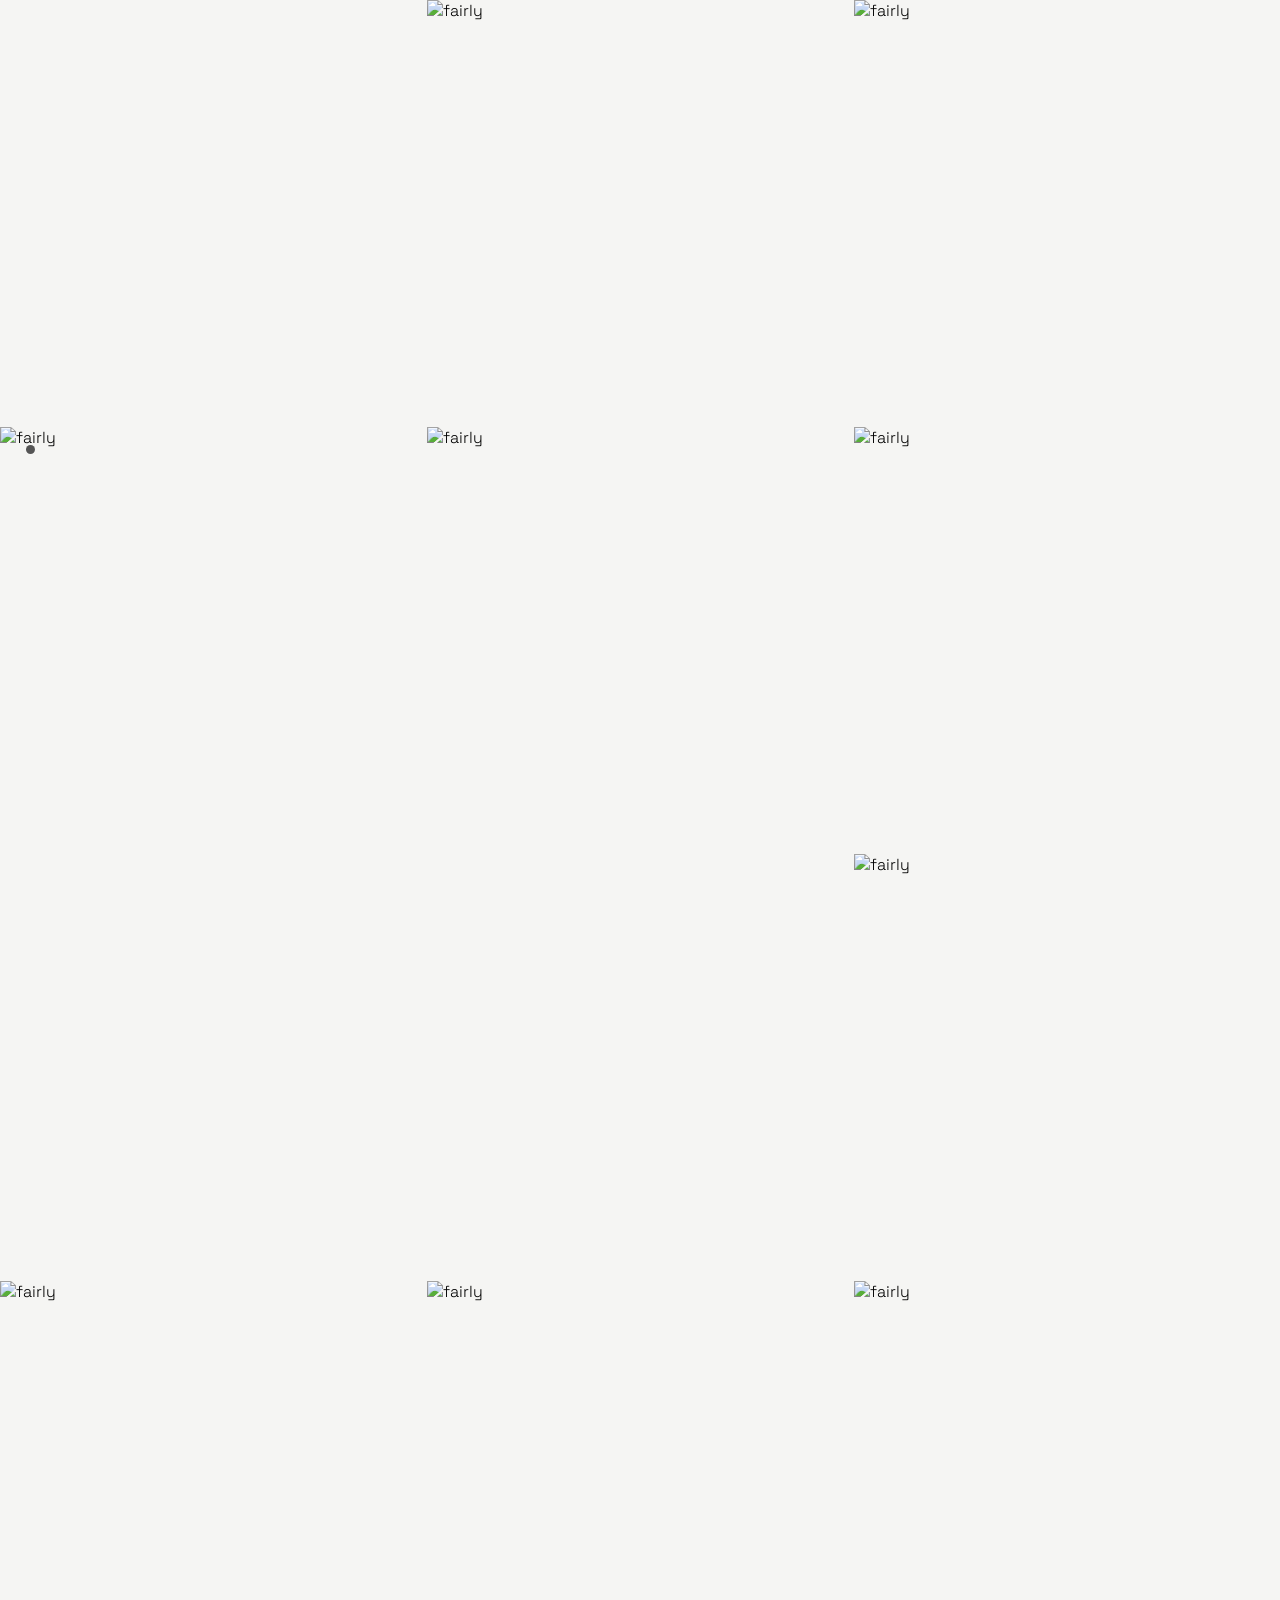
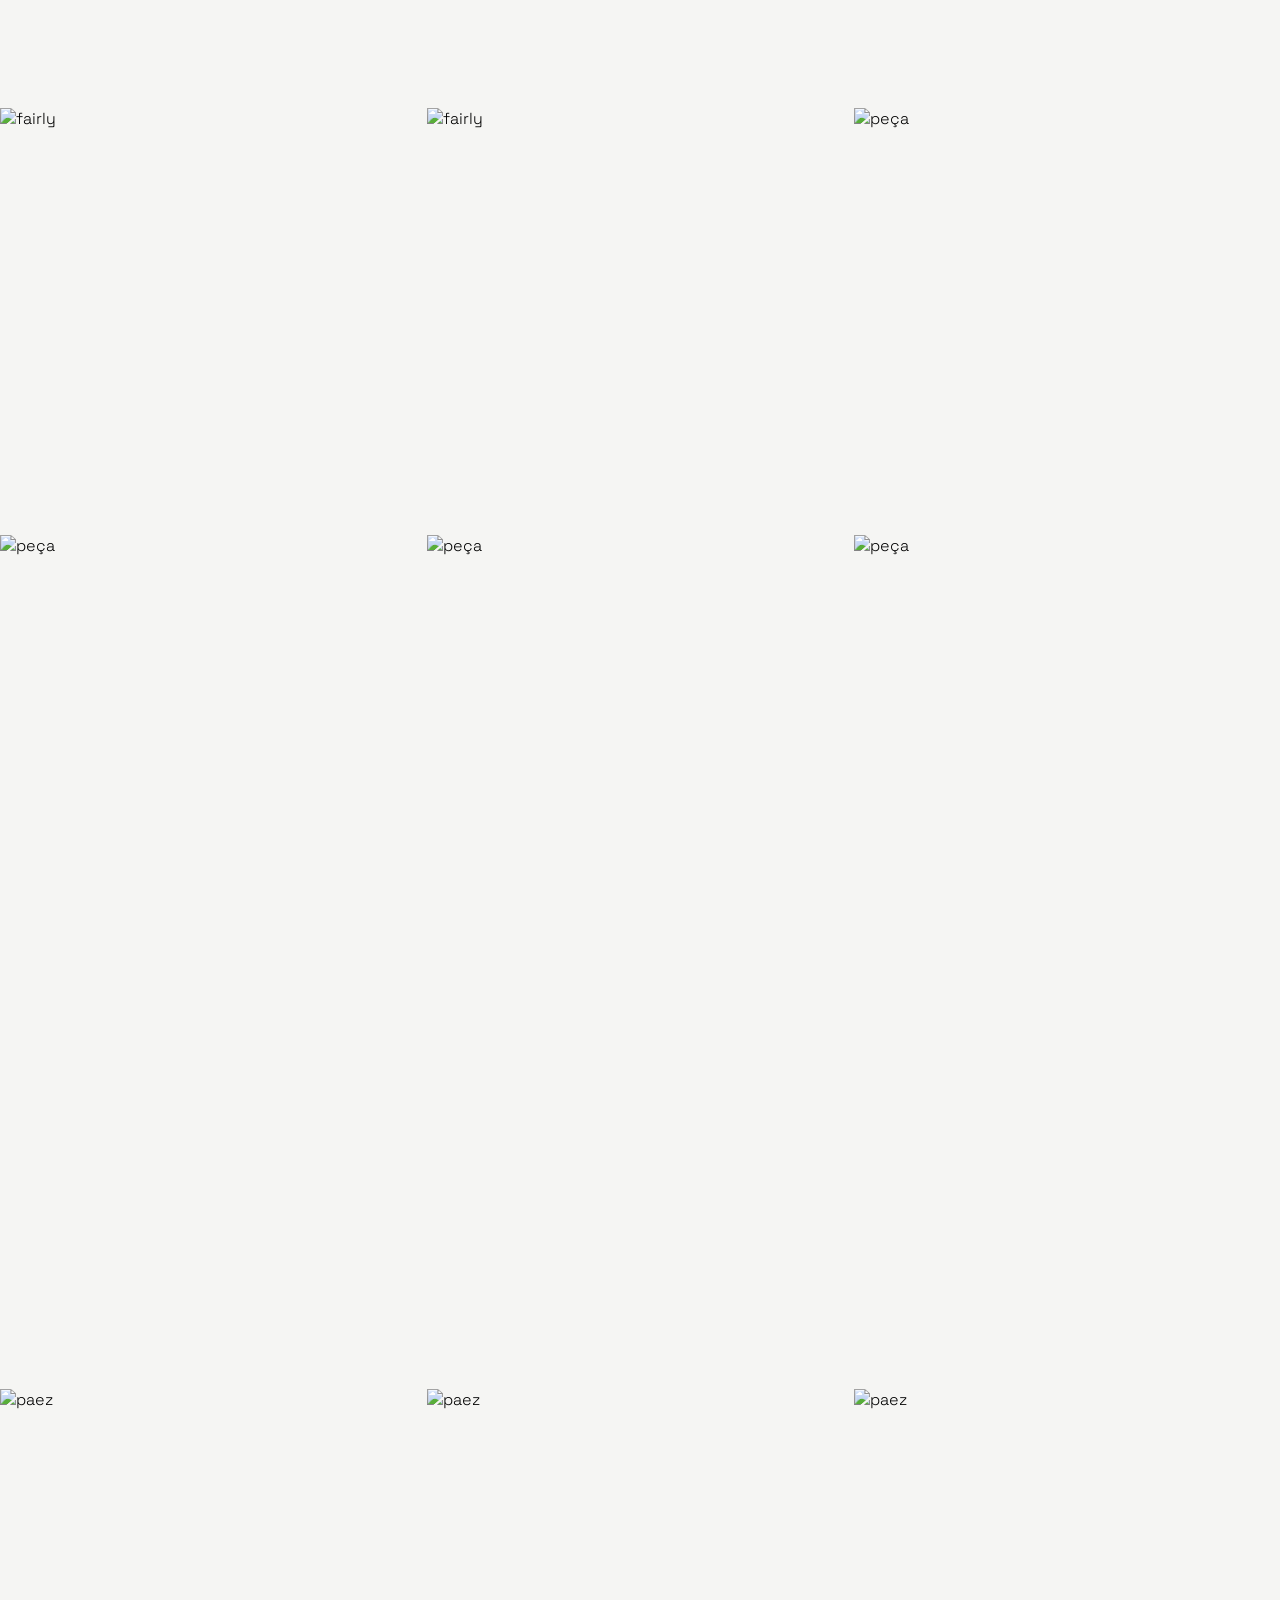
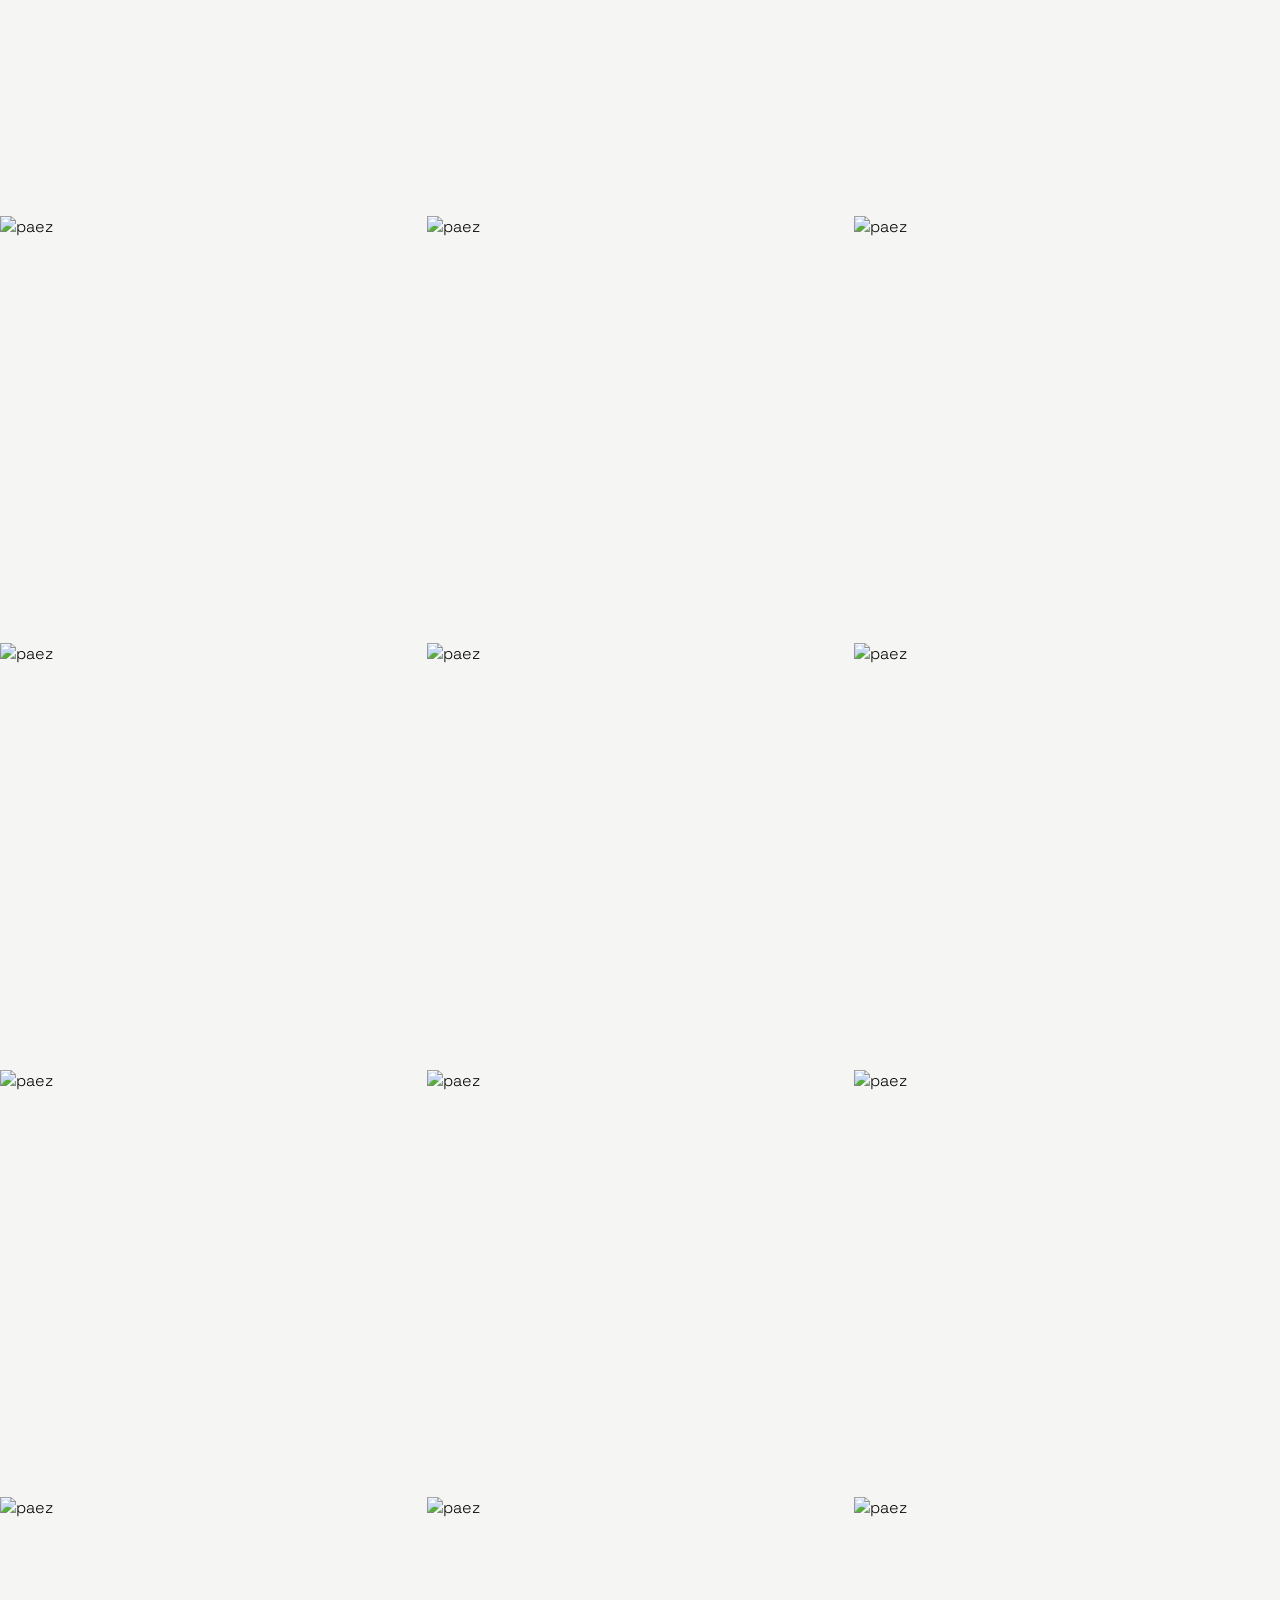
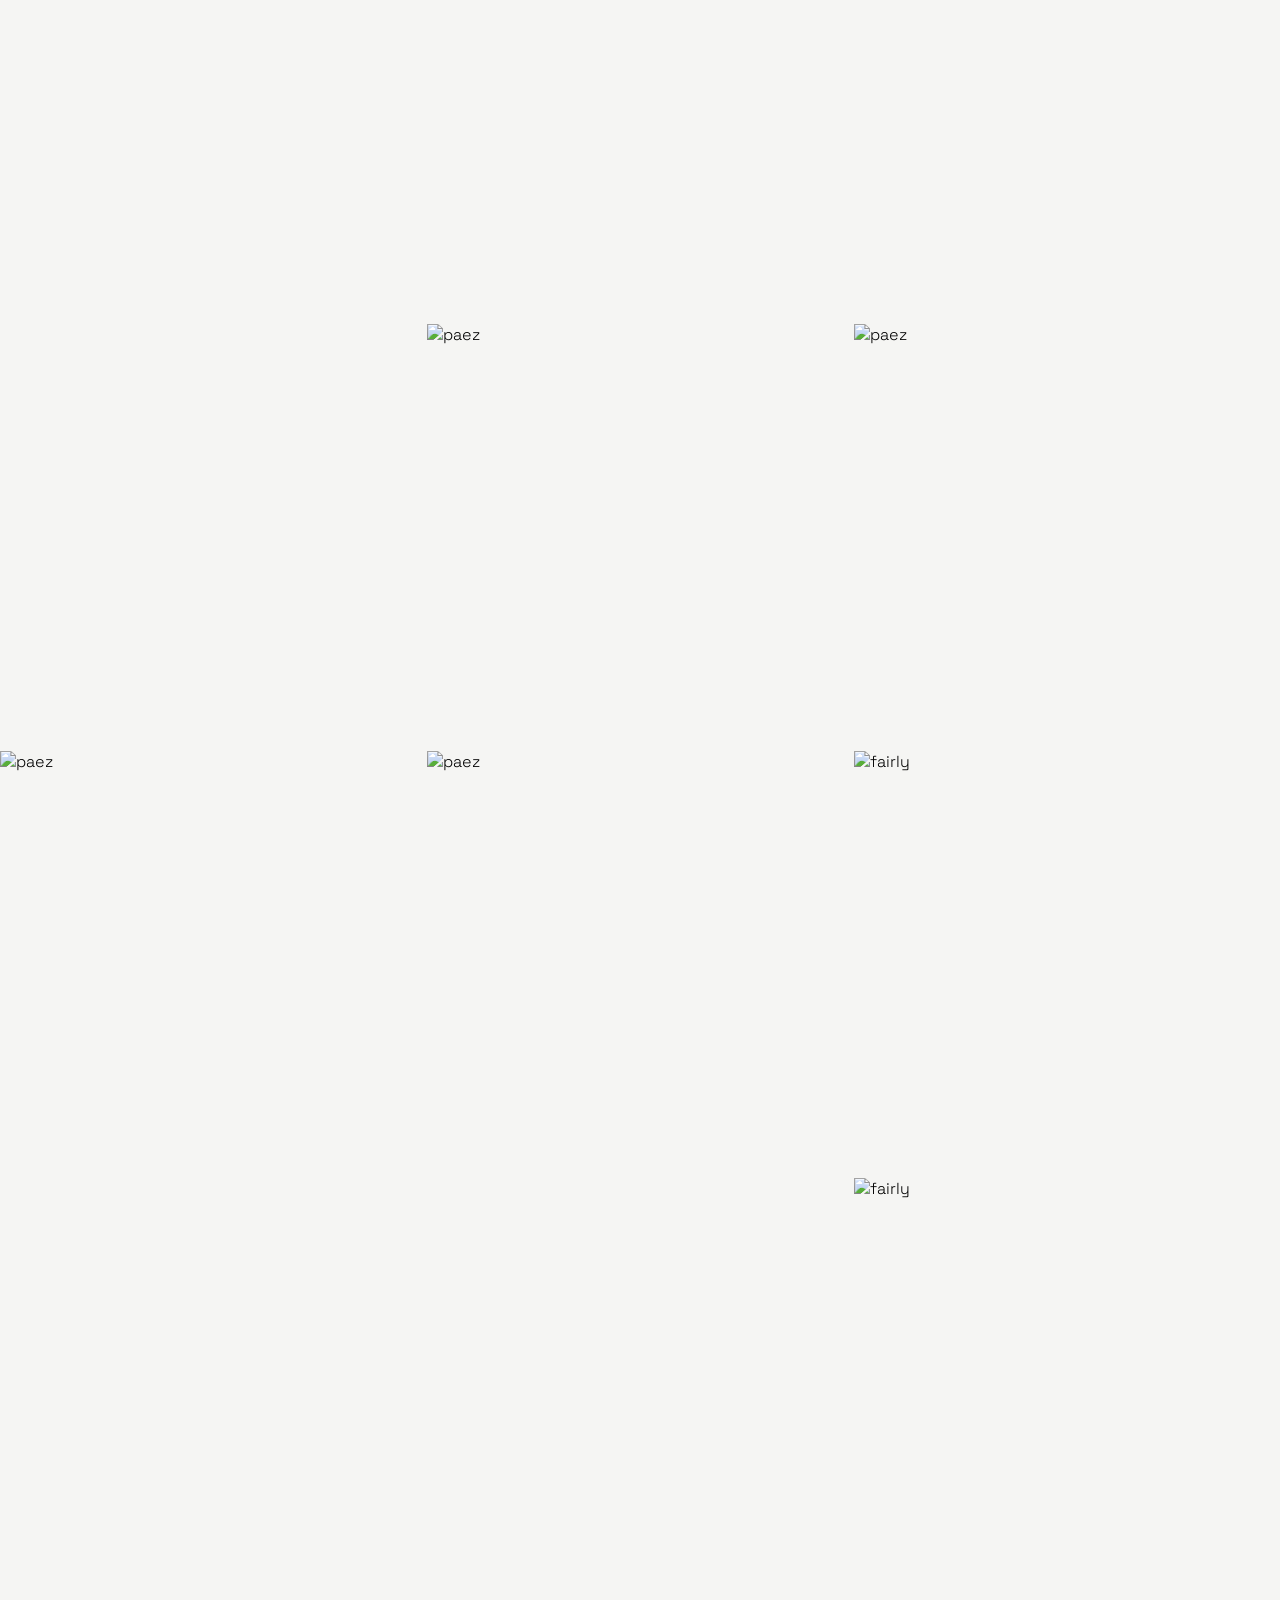
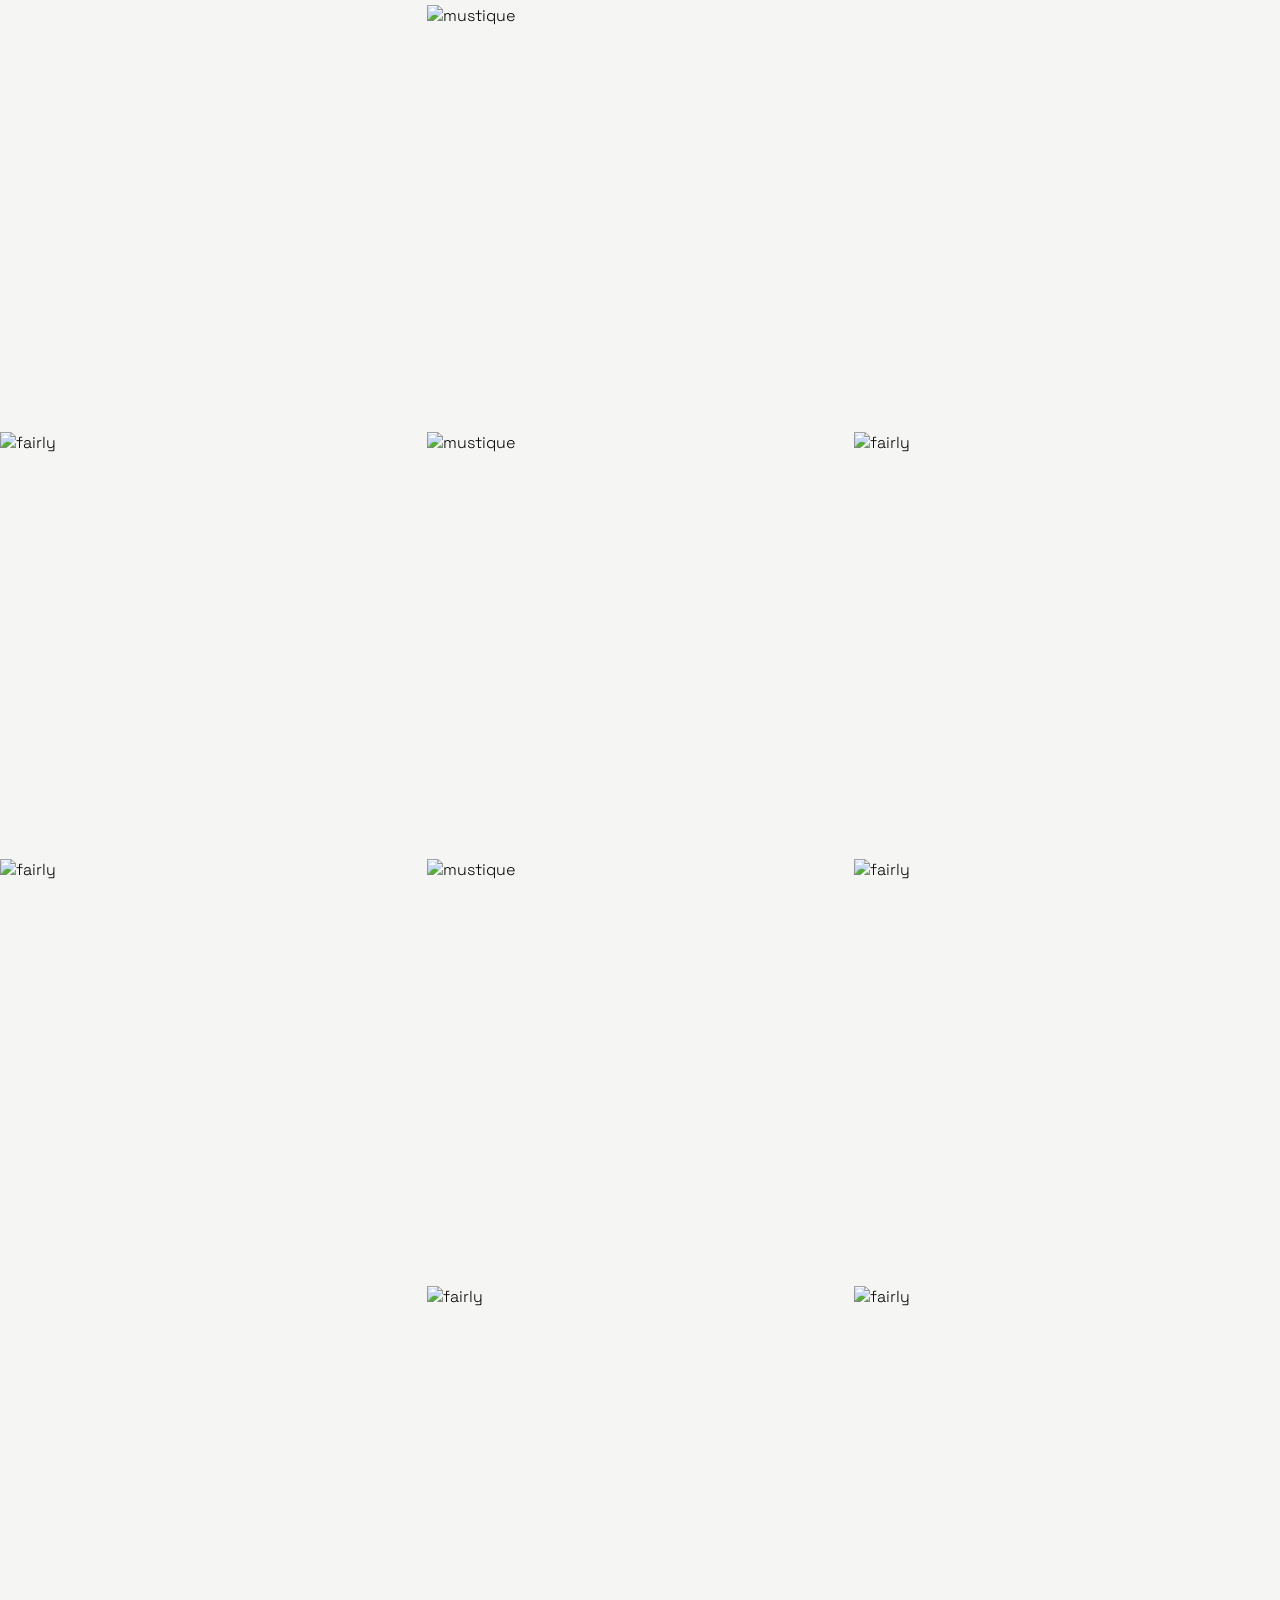
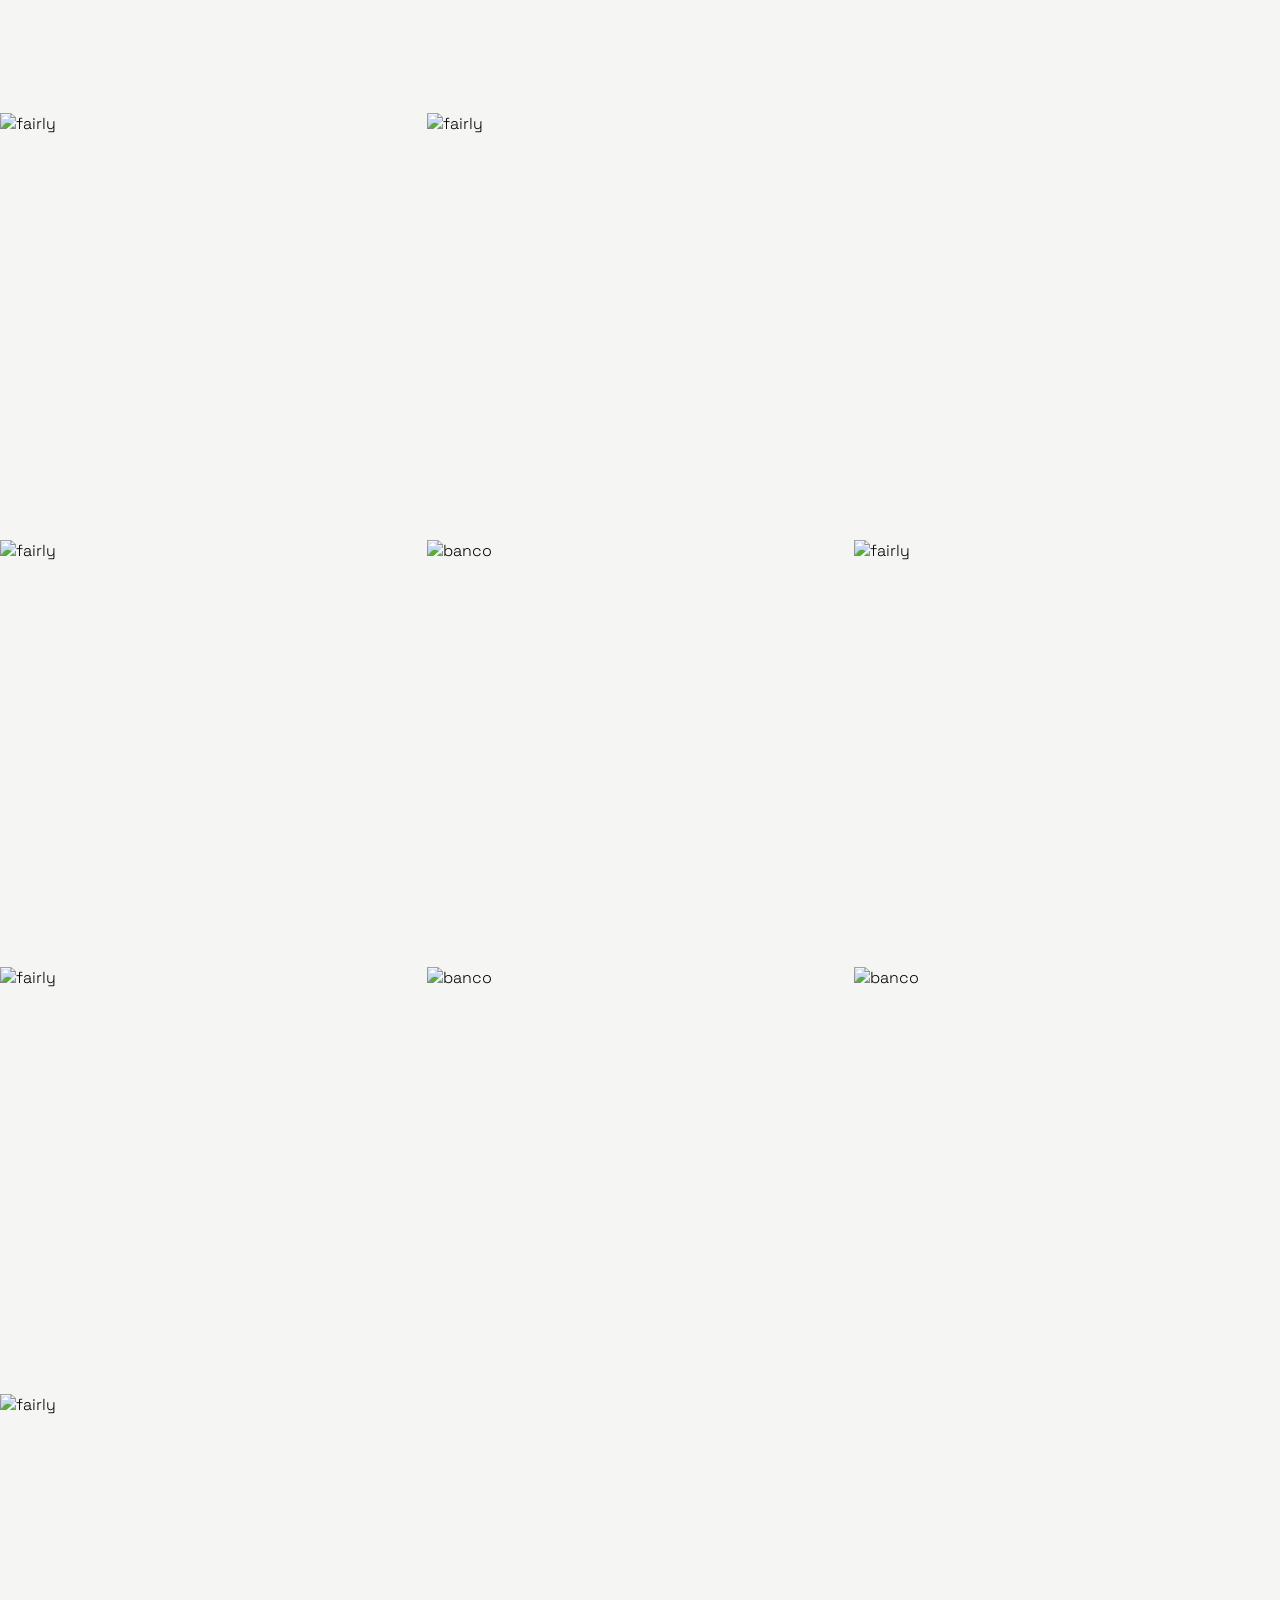
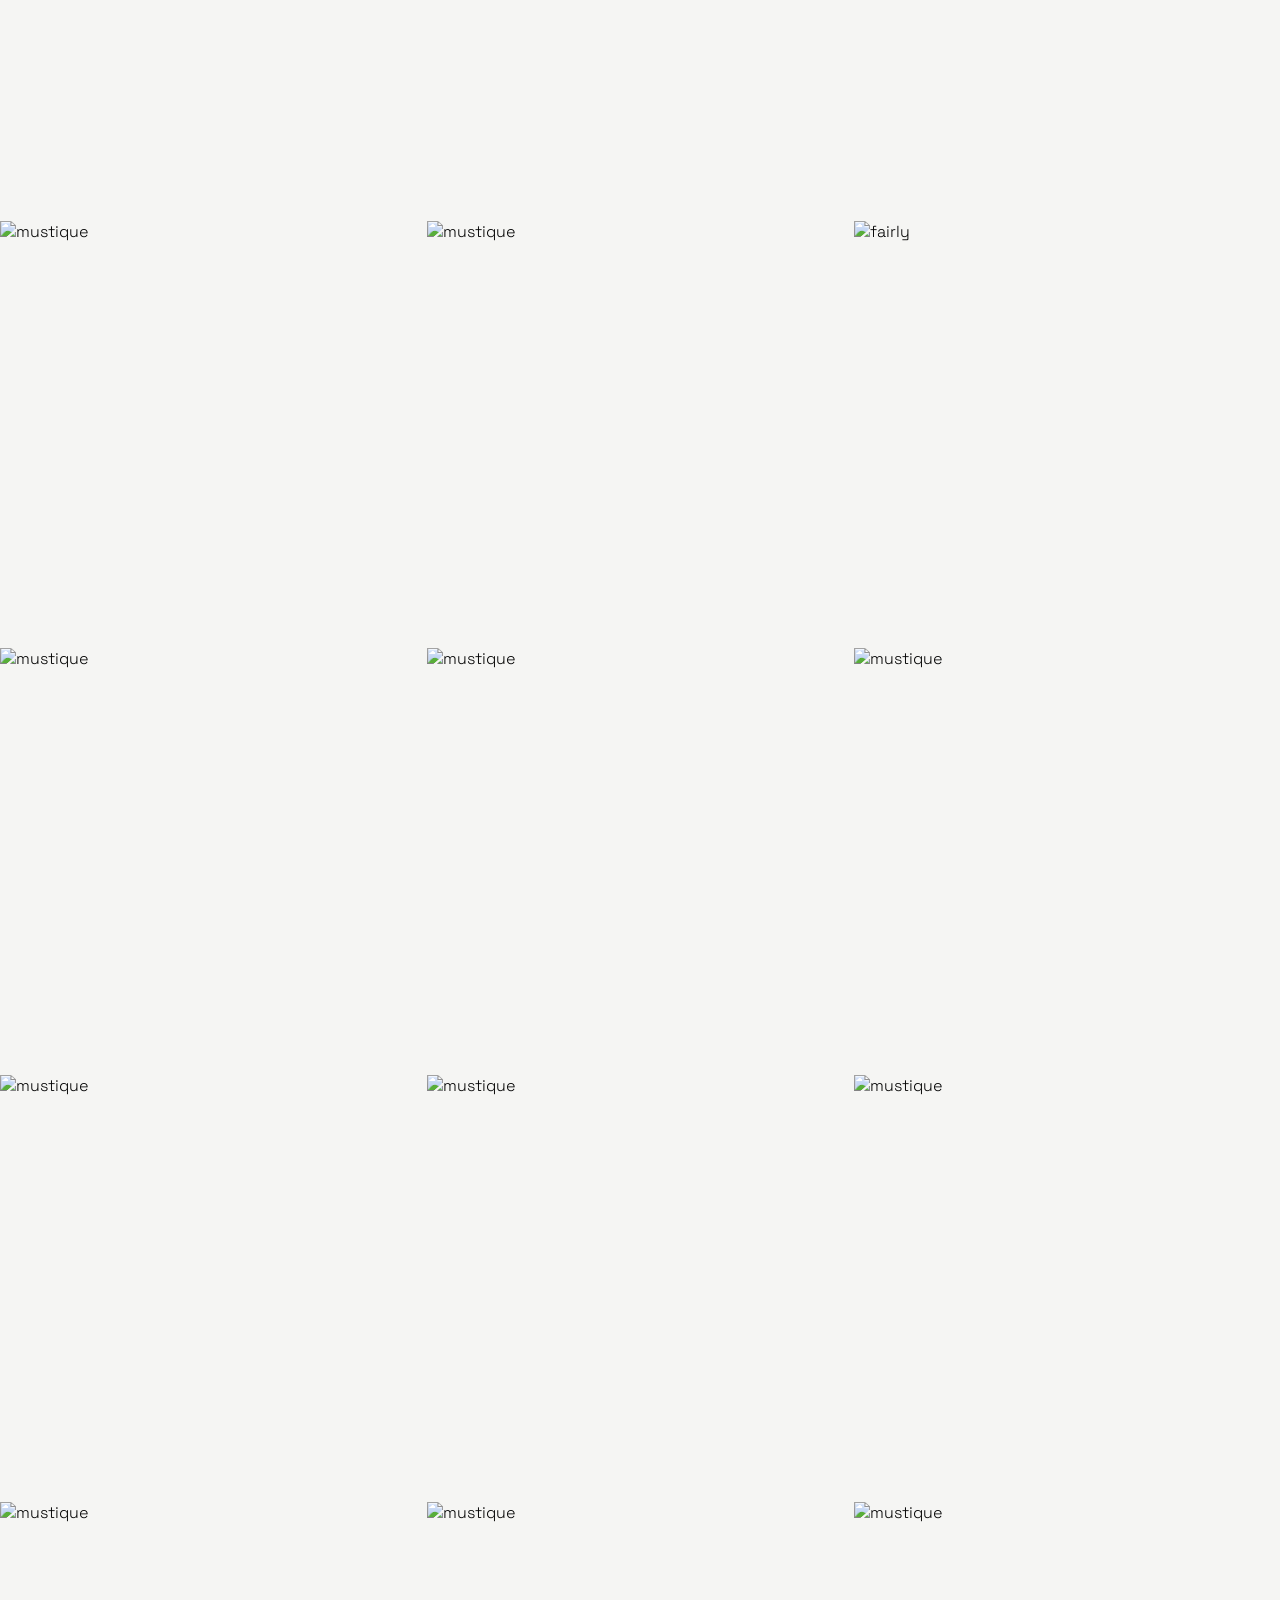
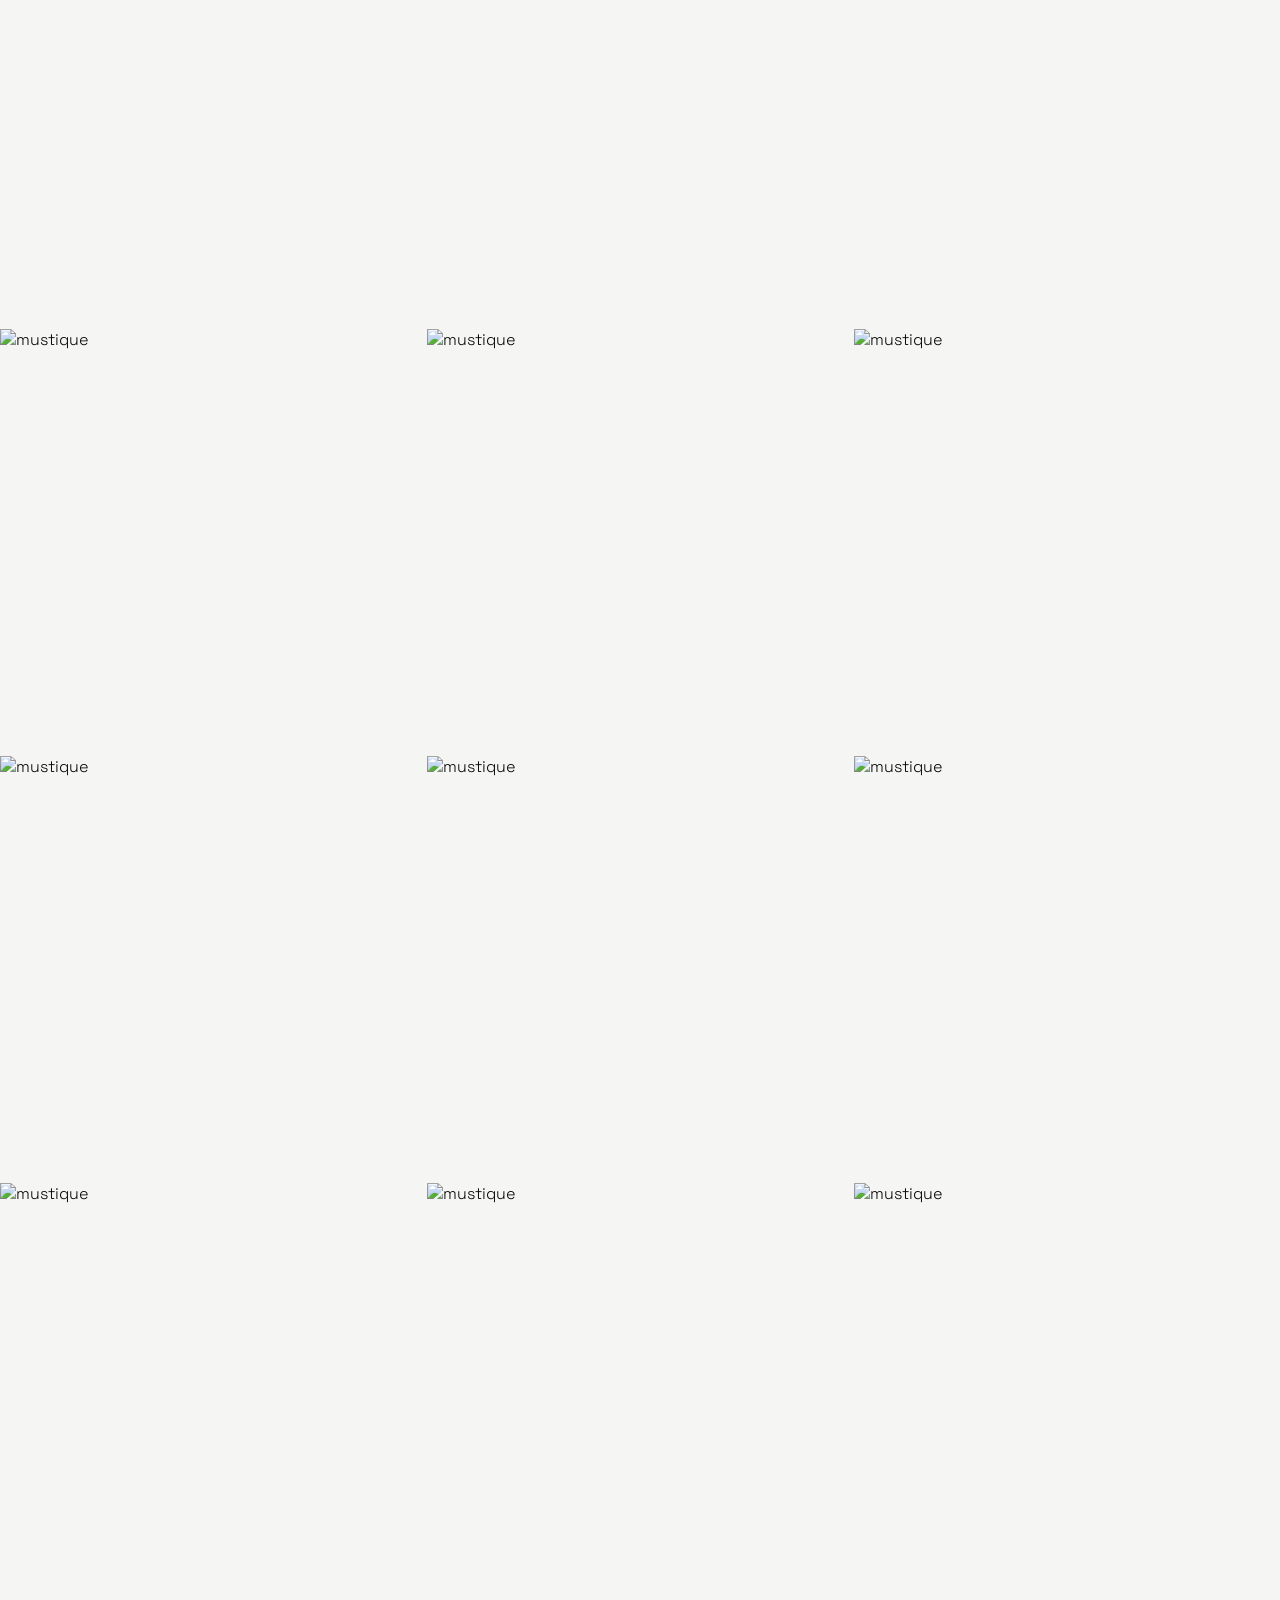
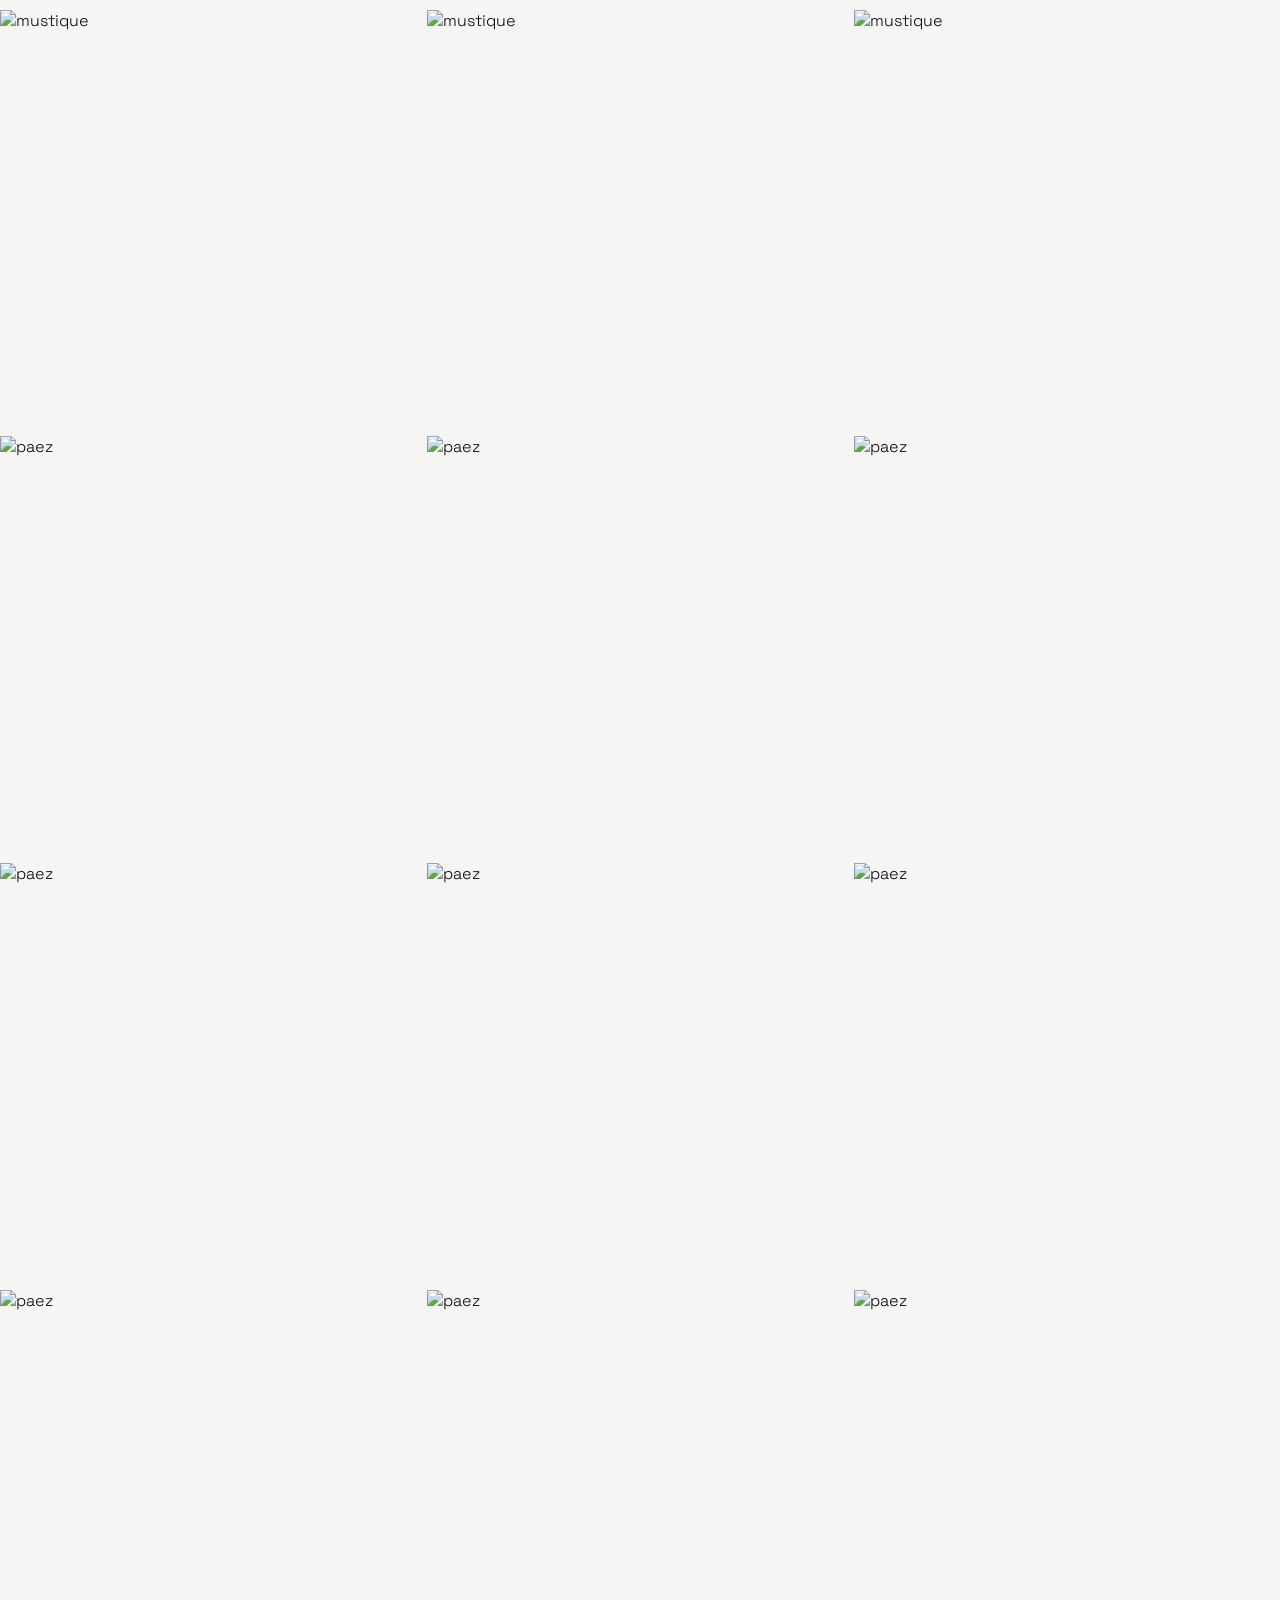
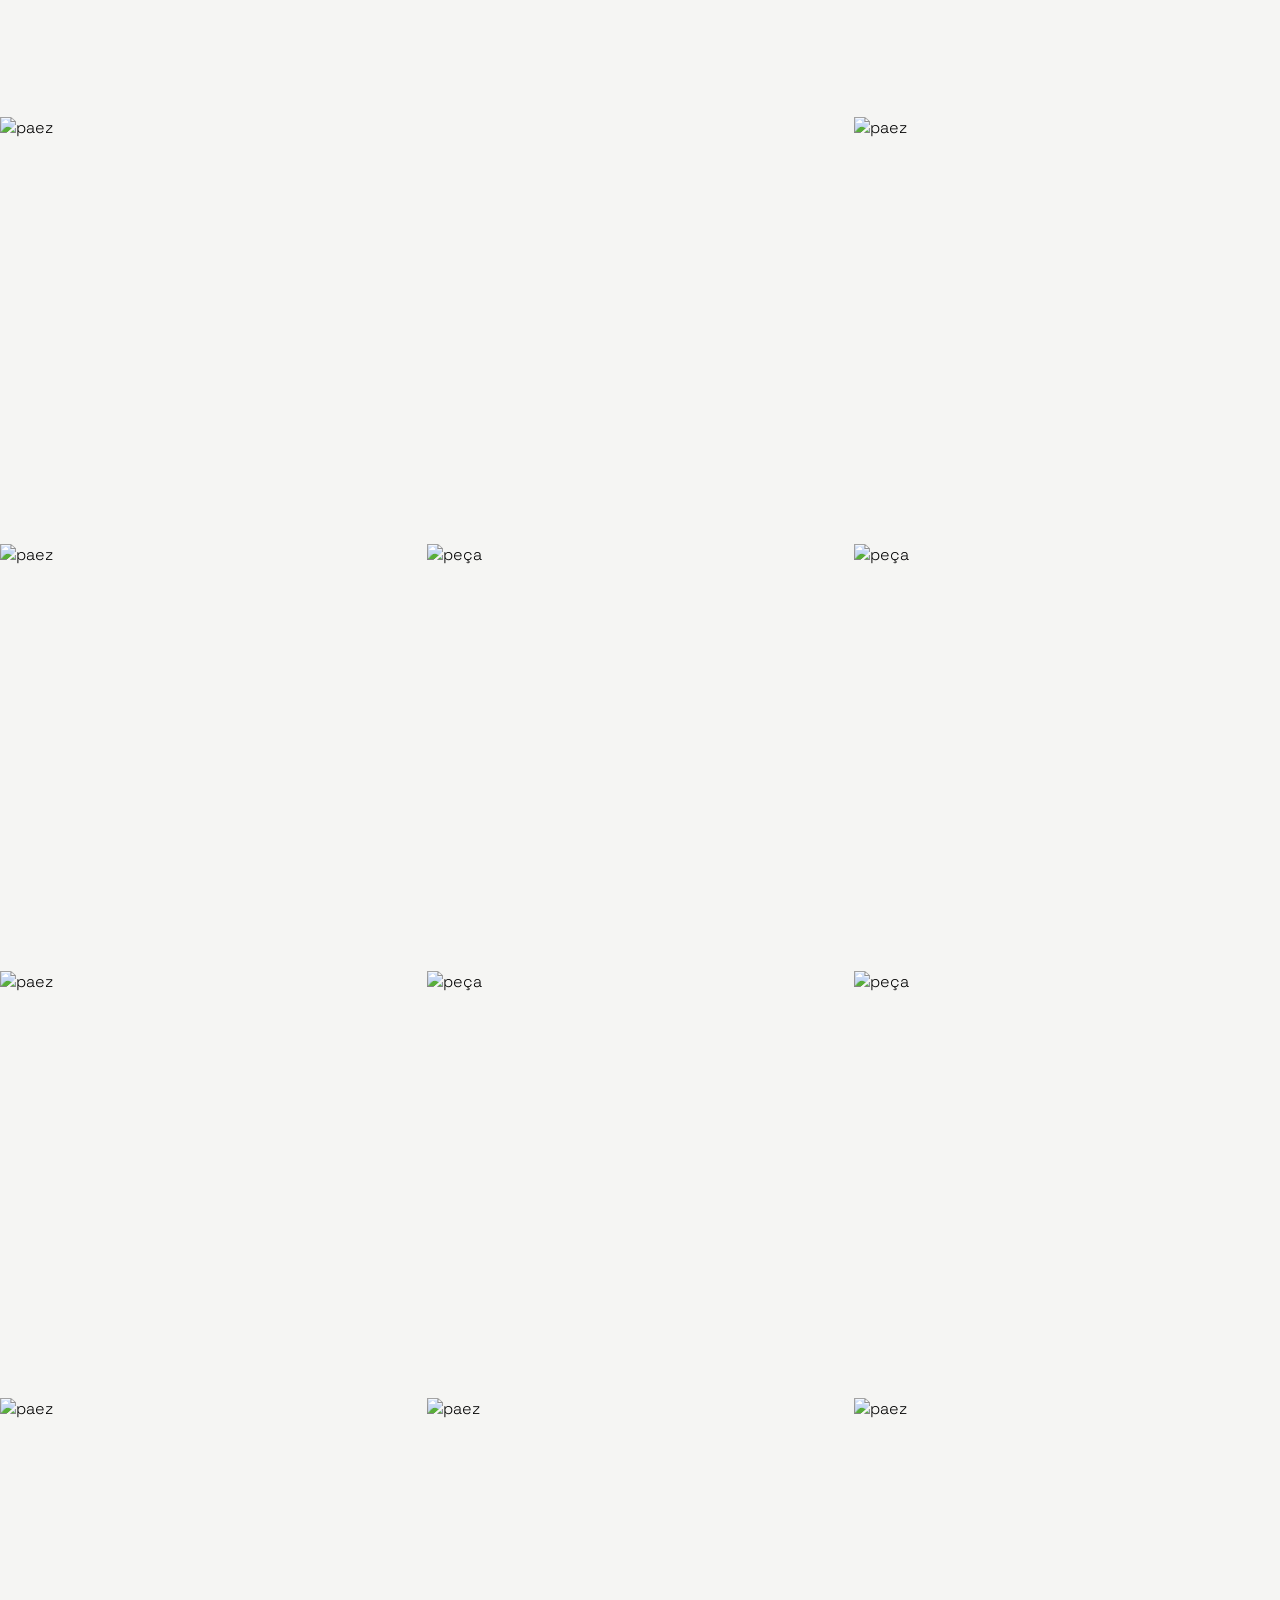
==== scroll.html @ bc6c1f05 "Mosaic portfolio layout: generative clusters, videos, infinite scroll Co-Authored-By: Claude Sonnet " ====
<!doctype html>
<html lang="pt">
<head>
  <meta charset="utf-8" />
  <meta name="viewport" content="width=device-width, initial-scale=1.0" />
  <title>Miguel Ortigão — Arquitectura</title>
  <link rel="preconnect" href="https://fonts.googleapis.com" />
  <link rel="preconnect" href="https://fonts.gstatic.com" crossorigin />
  <link href="https://fonts.googleapis.com/css2?family=Space+Grotesk:wght@300;400&display=swap" rel="stylesheet" />
  <style>
    * { box-sizing: border-box; margin: 0; padding: 0; }

    :root {
      --drawer-width: clamp(220px, 28vw, 300px);
      --drawer-ease: cubic-bezier(0.4, 0, 0.2, 1);
    }

    body {
      background: #f5f5f3;
      overflow-x: clip;
      font-family: 'Space Grotesk', sans-serif;
      font-weight: 300;
    }

    #site-shell {
      transition: transform 0.35s var(--drawer-ease);
      will-change: transform;
    }

    body.drawer-open #site-shell {
      transform: translateX(var(--drawer-width));
    }

    /* ── Contact dot ──────────────────────────────────────── */

    #contact-toggle {
      position: fixed;
      left: 16px;
      top: 50%;
      width: 28px;
      height: 28px;
      transform: translateY(-50%);
      border: none;
      background: transparent;
      cursor: pointer;
      display: grid;
      place-items: center;
      z-index: 60;
      transition: transform 0.35s var(--drawer-ease);
    }

    #contact-toggle::before {
      content: '';
      display: block;
      width: 9px;
      height: 9px;
      border-radius: 50%;
      background: #555;
    }

    body.drawer-open #contact-toggle {
      transform: translateY(-50%) translateX(var(--drawer-width));
    }

    /* ── Drawer ───────────────────────────────────────────── */

    #contact-drawer {
      position: fixed;
      left: 0; top: 0;
      width: var(--drawer-width);
      height: 100vh;
      background: #efefeb;
      border-right: 1px solid rgba(0,0,0,0.07);
      padding: 28px 24px;
      transform: translateX(calc(-1 * var(--drawer-width) - 2px));
      transition: transform 0.35s var(--drawer-ease);
      z-index: 55;
      display: flex;
      flex-direction: column;
      justify-content: flex-end;
    }

    body.drawer-open #contact-drawer { transform: translateX(0); }

    .drawer-name {
      font-size: 1rem;
      font-weight: 400;
      color: #111;
      letter-spacing: 0.01em;
      line-height: 1.2;
    }

    .drawer-role {
      font-size: 0.78rem;
      letter-spacing: 0.1em;
      text-transform: uppercase;
      color: #888;
      margin: 2px 0 1.4rem;
    }

    .drawer-link {
      display: block;
      color: #222;
      text-decoration: none;
      font-size: 0.9rem;
      line-height: 1.5;
      margin-top: 0.15rem;
      width: fit-content;
      border-bottom: 1px solid rgba(0,0,0,0.2);
    }

    .drawer-link:hover { border-bottom-color: rgba(0,0,0,0.7); }

    /* ── Mosaic ───────────────────────────────────────────── */

    /*
      3-column grid. Rows size to content (grid-auto-rows: auto).
      align-items: start → cells shrink-wrap their image; no stretching.
      gap: 1px           → hairline separator between cells.
      Images: width 100%, height auto → preserves ratio, no crop.
    */

    #mosaic, .mosaic-grid {
      display: grid;
      grid-template-columns: repeat(3, 1fr);
      grid-auto-rows: auto;
      gap: 1px;
      background: #f5f5f3;
    }

    .mosaic-cell {
      position: relative;
      background: #f5f5f3;
      overflow: hidden;
      aspect-ratio: 1; /* square cell — eliminates white holes */
    }

    /* Images and videos fill the cell identically */
    .mosaic-cell img,
    .mosaic-cell video {
      display: block;
      width: 100%;
      height: 100%;
      object-fit: cover;
    }

    /* Hover darken */
    .mosaic-cell::after {
      content: '';
      position: absolute;
      inset: 0;
      background: rgba(0,0,0,0);
      transition: background 0.22s;
      pointer-events: none;
    }

    .mosaic-cell:hover::after { background: rgba(0,0,0,0.16); }

    /* Project name label — appears on hover */
    .mosaic-label {
      position: absolute;
      bottom: 10px;
      left: 12px;
      color: #fff;
      font-family: 'Space Grotesk', sans-serif;
      font-weight: 300;
      font-size: 0.65rem;
      letter-spacing: 0.14em;
      text-transform: uppercase;
      opacity: 0;
      transition: opacity 0.22s;
      pointer-events: none;
      text-shadow: 0 1px 6px rgba(0,0,0,0.7);
      z-index: 1;
    }

    .mosaic-cell:hover .mosaic-label { opacity: 1; }

    .is-video .mosaic-label::after {
      content: ' ▶';
      font-size: 0.55rem;
      opacity: 0.8;
    }

    @media (max-width: 720px) {
      :root { --drawer-width: min(82vw, 300px); }
      #contact-toggle { left: 10px; }
    }
  </style>
</head>
<body>

<button id="contact-toggle" aria-label="Abrir contacto" aria-controls="contact-drawer" aria-expanded="false"></button>

<aside id="contact-drawer" aria-label="Contacto">
  <div>
    <p class="drawer-name">Miguel Ortigão</p>
    <p class="drawer-role">Arquitectura</p>
    <a class="drawer-link" href="mailto:mo@miguelortigao.com">mo@miguelortigao.com</a>
    <a class="drawer-link" href="tel:+351930708315">+351 930 708 315</a>
    <a class="drawer-link" href="https://instagram.com/miguelortigao" target="_blank" rel="noreferrer noopener">Instagram</a>
  </div>
</aside>

<div id="site-shell">
  <div id="mosaic"></div>
  <div id="scroll-sentinel"></div>
</div>

<script>
  /* ── Data ─────────────────────────────────────────────────
     Format notes:
       HEIC → Safari/macOS/iOS only
       TIF  → not supported by browsers (convert to JPG)
       MOV  → Safari + Chrome (H.264); may fail on Firefox
  ── */

  var projects = [
    {
      name: 'banco',
      media: [
        { src: 'BANCO1.JPG', type: 'img' },
        { src: 'BANCO2.JPG', type: 'img' },
        { src: 'BANCO3.JPG', type: 'img' }
      ]
    },
    {
      name: 'fairly',
      media: [
        { src: 'FAIRLY1.jpg',   type: 'img' },
        { src: 'FAIRLY2.jpg',   type: 'img' },
        { src: 'FAIRLY3.jpg',   type: 'img' },
        { src: 'FAIRLY5.jpg',   type: 'img' },
        { src: 'FAIRLY7.jpg',   type: 'img' },
        { src: 'FAIRLY9.jpg',   type: 'img' },
        { src: 'FAIRLY10.jpg',  type: 'img' },
        { src: 'FAIRLY11.jpg',  type: 'img' },
        { src: 'FAIRLY12.jpg',  type: 'img' },
        { src: 'FAIRLY13.jpg',  type: 'img' },
        { src: 'FAIRLY14.jpg',  type: 'img' },
        { src: 'FAIRLY16.jpg',  type: 'img' },
        { src: 'FAIRLY17.jpg',  type: 'img' },
        { src: 'FAIRLY29.JPG',  type: 'img' },
        { src: 'FAIRLY31.jpg', type: 'img' },
        { src: 'FAIRLY32.jpg', type: 'img' },
        { src: 'FAIRLY33.jpg', type: 'img' },
        { src: 'FAIRLY34.jpg', type: 'img' },
        { src: 'FAIRLY35.jpg', type: 'img' },
        { src: 'FAIRLY36.jpg', type: 'img' },
        { src: 'FAIRLY37.jpg', type: 'img' },
        { src: 'FAIRLY38.jpg', type: 'img' },
        { src: 'FAIRLY39.jpg', type: 'img' },
        { src: 'FAIRLY41.jpg', type: 'img' },
        { src: 'FAIRLY42.jpg', type: 'img' },
        { src: 'FAIRLY43.jpg', type: 'img' },
        { src: 'FAIRLY18.mov',  type: 'vid' },
        { src: 'FAIRLY19.mov',  type: 'vid' },
        { src: 'FAIRLY20.mov',  type: 'vid' },
        { src: 'FAIRLY21.mov',  type: 'vid' },
        { src: 'FAIRLY22.mov',  type: 'vid' },
        { src: 'FAIRLY23.mov',  type: 'vid' },
        { src: 'FAIRLY24.mov',  type: 'vid' },
        { src: 'FAIRLY25.mov',  type: 'vid' },
        { src: 'FAIRLY26.mov',  type: 'vid' },
        { src: 'FAIRLY27.MOV',  type: 'vid' },
        { src: 'FAIRLY28.MOV',  type: 'vid' },
        { src: 'FAIRLY30.MOV',  type: 'vid' }
      ]
    },
    {
      name: 'mustique',
      media: [
        { src: 'MUSTIQUE1.jpg',   type: 'img' },
        { src: 'MUSTIQUE2.jpg',   type: 'img' },
        { src: 'MUSTIQUE3.jpg',   type: 'img' },
        { src: 'MUSTIQUE4.jpg',   type: 'img' },
        { src: 'MUSTIQUE5.jpg',   type: 'img' },
        { src: 'MUSTIQUE6.jpg',  type: 'img' },
        { src: 'MUSTIQUE7.jpg',  type: 'img' },
        { src: 'MUSTIQUE8.jpg',  type: 'img' },
        { src: 'MUSTIQUE9.jpg',  type: 'img' },
        { src: 'MUSTIQUE10.jpg', type: 'img' },
        { src: 'MUSTIQUE13.jpg', type: 'img' },
        { src: 'MUSTIQUE14.jpg', type: 'img' },
        { src: 'MUSTIQUE15.jpg', type: 'img' },
        { src: 'MUSTIQUE16.jpg', type: 'img' },
        { src: 'MUSTIQUE17.jpg', type: 'img' },
        { src: 'MUSTIQUE18.jpg', type: 'img' },
        { src: 'MUSTIQUE19.jpg', type: 'img' },
        { src: 'MUSTIQUE20.jpg', type: 'img' },
        { src: 'MUSTIQUE21.jpg', type: 'img' },
        { src: 'MUSTIQUE22.jpg', type: 'img' },
        { src: 'MUSTIQUE23.jpg', type: 'img' },
        { src: 'MUSTIQUE24.jpg', type: 'img' },
        { src: 'MUSTIQUE26.jpg', type: 'img' },
        { src: 'MUSTIQUE27.jpg', type: 'img' },
        { src: 'MUSTIQUE28.jpg', type: 'img' },
        { src: 'MUSTIQUE29.jpg', type: 'img' }
      ]
    },
    {
      name: 'paez',
      media: [
        { src: 'PAEZ1.jpg',       type: 'img' },
        { src: 'PAEZ2.jpg',       type: 'img' },
        { src: 'PAEZ3.jpg',       type: 'img' },
        { src: 'PAEZ4.jpg',       type: 'img' },
        { src: 'PAEZ5.jpg',       type: 'img' },
        { src: 'PAEZ6.jpg',   type: 'img' },
        { src: 'PAEZ7.jpg',   type: 'img' },
        { src: 'PAEZ8.jpg',   type: 'img' },
        { src: 'PAEZ9.jpg',   type: 'img' },
        { src: 'PAEZ10.jpg',  type: 'img' },
        { src: 'PAEZ11.jpg',  type: 'img' },
        { src: 'PAEZ12.jpg',  type: 'img' },
        { src: 'PAEZ13.jpg',  type: 'img' },
        { src: 'PAEZ14.jpg',  type: 'img' },
        { src: 'PAEZ15.jpg',  type: 'img' },
        { src: 'PAEZ16.jpg',  type: 'img' },
        { src: 'PAEZ17.jpg',  type: 'img' },
        { src: 'PAEZ18.jpg',  type: 'img' },
        { src: 'PAEZ19.jpg',  type: 'img' },
        { src: 'PAEZ_9Fev23.mov', type: 'vid' }
      ]
    },
    {
      name: 'peça',
      media: [
        { src: 'PEÇA1.JPG', type: 'img' },
        { src: 'PEÇA2.JPG', type: 'img' },
        { src: 'PEÇA3.JPG', type: 'img' },
        { src: 'PEÇA4.JPG', type: 'img' }
      ]
    },
    {
      name: 'lapa lofts',
      media: [
        { src: 'LAPA_LOFTS.MOV', type: 'vid' }
      ]
    }
  ];

  /* ── Helpers ──────────────────────────────────────────── */

  function shuffle(arr) {
    var a = arr.slice();
    for (var i = a.length - 1; i > 0; i--) {
      var j = Math.floor(Math.random() * (i + 1));
      var t = a[i]; a[i] = a[j]; a[j] = t;
    }
    return a;
  }

  var DIRS = [[-1,0],[1,0],[0,-1],[0,1]];

  /* ── Compact grid builder ─────────────────────────────────
     Fills a COLS×ROWS grid completely with project indices.
     No empty cells. Uses multi-source BFS with an anti-snake
     heuristic: prefer expanding into cells that already have
     2+ project neighbours (makes blobs, not tendrils).
  ── */

  function buildGrid(projects, displayedMedia, COLS) {
    var total = projects.reduce(function(s, p) { return s + p.media.length; }, 0);
    var ROWS  = Math.ceil(total / COLS);

    // grid[r][c] = project index, -1 = empty
    var grid = [];
    for (var r = 0; r < ROWS; r++) {
      var row = [];
      for (var c = 0; c < COLS; c++) row.push(-1);
      grid.push(row);
    }

    // Shuffle project order and plant spaced-out seeds
    var order   = shuffle(projects.map(function(_, i) { return i; }));
    var step    = Math.max(1, Math.floor(ROWS / projects.length));

    order.forEach(function(pi, oi) {
      var r = Math.min(oi * step, ROWS - 1);
      var c = Math.floor(Math.random() * COLS);
      for (var i = 0; i < ROWS * COLS; i++) {
        if (grid[r][c] === -1) { grid[r][c] = pi; return; }
        c = (c + 1) % COLS;
        if (c === 0) r = (r + 1) % ROWS;
      }
    });

    // Count placed seeds
    var counts = projects.map(function(_, pi) {
      var n = 0;
      for (var r = 0; r < ROWS; r++)
        for (var c = 0; c < COLS; c++)
          if (grid[r][c] === pi) n++;
      return n;
    });

    // Expand all projects round-robin until each hits its quota
    var growing = true;
    while (growing) {
      growing = false;
      order.forEach(function(pi) {
        if (counts[pi] >= projects[pi].media.length) return;

        // Build scored frontier (adjacent empty cells)
        var frontier = [], seen = {};
        for (var r = 0; r < ROWS; r++) {
          for (var c = 0; c < COLS; c++) {
            if (grid[r][c] !== pi) continue;
            for (var di = 0; di < DIRS.length; di++) {
              var nr = r + DIRS[di][0], nc = c + DIRS[di][1];
              var key = nr + ',' + nc;
              if (nr < 0 || nr >= ROWS || nc < 0 || nc >= COLS) continue;
              if (grid[nr][nc] !== -1 || seen[key]) continue;
              seen[key] = true;
              // Score = number of existing pi-neighbours (anti-snake: prefer pockets)
              var score = 0;
              for (var dj = 0; dj < DIRS.length; dj++) {
                var ar = nr + DIRS[dj][0], ac = nc + DIRS[dj][1];
                if (ar >= 0 && ar < ROWS && ac >= 0 && ac < COLS && grid[ar][ac] === pi) score++;
              }
              frontier.push([nr, nc, score]);
            }
          }
        }

        var pick;
        if (frontier.length > 0) {
          // Pick from cells with the highest score (most neighbours = blobby, not snake)
          frontier.sort(function(a, b) { return b[2] - a[2]; });
          var best = frontier[0][2];
          var top  = [];
          for (var i = 0; i < frontier.length && frontier[i][2] === best; i++) top.push(frontier[i]);
          pick = top[Math.floor(Math.random() * top.length)];
        } else {
          // Completely surrounded — pick any remaining empty cell (fallback)
          var any = [];
          for (var r = 0; r < ROWS; r++)
            for (var c = 0; c < COLS; c++)
              if (grid[r][c] === -1) any.push([r, c, 0]);
          if (any.length === 0) return;
          pick = any[Math.floor(Math.random() * any.length)];
        }

        grid[pick[0]][pick[1]] = pi;
        counts[pi]++;
        growing = true;
      });
    }

    // Flood-fill any remaining empty cells with the nearest project
    // (at most COLS-1 cells can remain unfilled if total % COLS !== 0)
    var changed = true;
    while (changed) {
      changed = false;
      for (var r = 0; r < ROWS; r++) {
        for (var c = 0; c < COLS; c++) {
          if (grid[r][c] !== -1) continue;
          for (var di = 0; di < DIRS.length; di++) {
            var nr = r + DIRS[di][0], nc = c + DIRS[di][1];
            if (nr >= 0 && nr < ROWS && nc >= 0 && nc < COLS && grid[nr][nc] !== -1) {
              grid[r][c] = grid[nr][nc];
              changed = true;
              break;
            }
          }
        }
      }
    }

    return { grid: grid, rows: ROWS, cols: COLS };
  }

  /* ── Render ───────────────────────────────────────────── */

  // Shared IntersectionObserver for all video tiles across all grids
  var vidObs = new IntersectionObserver(function(entries) {
    entries.forEach(function(e) {
      var v = e.target.querySelector('video');
      if (!v) return;
      if (e.isIntersecting) v.play().catch(function() {});
      else v.pause();
    });
  }, { threshold: 0.15 });

  function buildMosaicLayout(container) {
    var COLS = 3;
    var displayedMedia = projects.map(function(p) { return shuffle(p.media); });
    var layout = buildGrid(projects, displayedMedia, COLS);
    var grid = layout.grid, ROWS = layout.rows;

    var imgIdx = projects.map(function() { return 0; });

    for (var r = 0; r < ROWS; r++) {
      for (var c = 0; c < COLS; c++) {
        var pi  = grid[r][c];
        var idx = imgIdx[pi]++;
        var media = displayedMedia[pi];

        if (idx >= media.length) {
          container.appendChild(document.createElement('div'));
          continue;
        }

        var item = media[idx];
        var div  = document.createElement('div');
        div.className = 'mosaic-cell' + (item.type === 'vid' ? ' is-video' : '');

        if (item.type === 'vid') {
          var video = document.createElement('video');
          video.muted = true;
          video.loop  = true;
          video.setAttribute('playsinline', '');
          video.setAttribute('preload', 'none');
          var vsrc = document.createElement('source');
          vsrc.src = item.src;
          video.appendChild(vsrc);
          div.appendChild(video);
          vidObs.observe(div);
        } else {
          var img = document.createElement('img');
          img.src      = item.src;
          img.alt      = projects[pi].name;
          img.loading  = 'lazy';
          img.decoding = 'async';
          div.appendChild(img);
        }

        var label = document.createElement('span');
        label.className   = 'mosaic-label';
        label.textContent = projects[pi].name;
        div.appendChild(label);

        container.appendChild(div);
      }
    }
  }

  // First grid
  buildMosaicLayout(document.getElementById('mosaic'));

  // Infinite scroll: append a new randomised grid when sentinel comes into view
  var sentinel = document.getElementById('scroll-sentinel');
  var appending = false;

  new IntersectionObserver(function(entries) {
    if (!entries[0].isIntersecting || appending) return;
    appending = true;
    var grid = document.createElement('div');
    grid.className = 'mosaic-grid';
    sentinel.parentNode.insertBefore(grid, sentinel);
    buildMosaicLayout(grid);
    appending = false;
  }, { rootMargin: '400px' }).observe(sentinel);

  /* ── Drawer ───────────────────────────────────────────── */

  var drawerToggle = document.getElementById('contact-toggle');
  var drawer       = document.getElementById('contact-drawer');

  function isDrawerOpen() { return document.body.classList.contains('drawer-open'); }
  function openDrawer()   { document.body.classList.add('drawer-open');    drawerToggle.setAttribute('aria-expanded', 'true'); }
  function closeDrawer()  { document.body.classList.remove('drawer-open'); drawerToggle.setAttribute('aria-expanded', 'false'); }

  drawerToggle.addEventListener('click', function(e) {
    e.stopPropagation();
    if (isDrawerOpen()) closeDrawer(); else openDrawer();
  });

  drawer.addEventListener('click', function(e) {
    if (!isDrawerOpen()) return;
    var sel = window.getSelection && window.getSelection();
    if (sel && !sel.isCollapsed) return;
    if (e.target.closest('a')) return;
    closeDrawer();
  });

  document.addEventListener('click', function(e) {
    if (!isDrawerOpen()) return;
    var sel = window.getSelection && window.getSelection();
    if (sel && !sel.isCollapsed) return;
    if (e.target === drawerToggle || drawer.contains(e.target)) return;
    closeDrawer();
  });

  window.addEventListener('keydown', function(e) {
    if (e.key === 'Escape' && isDrawerOpen()) closeDrawer();
  });
</script>
</body>
</html>
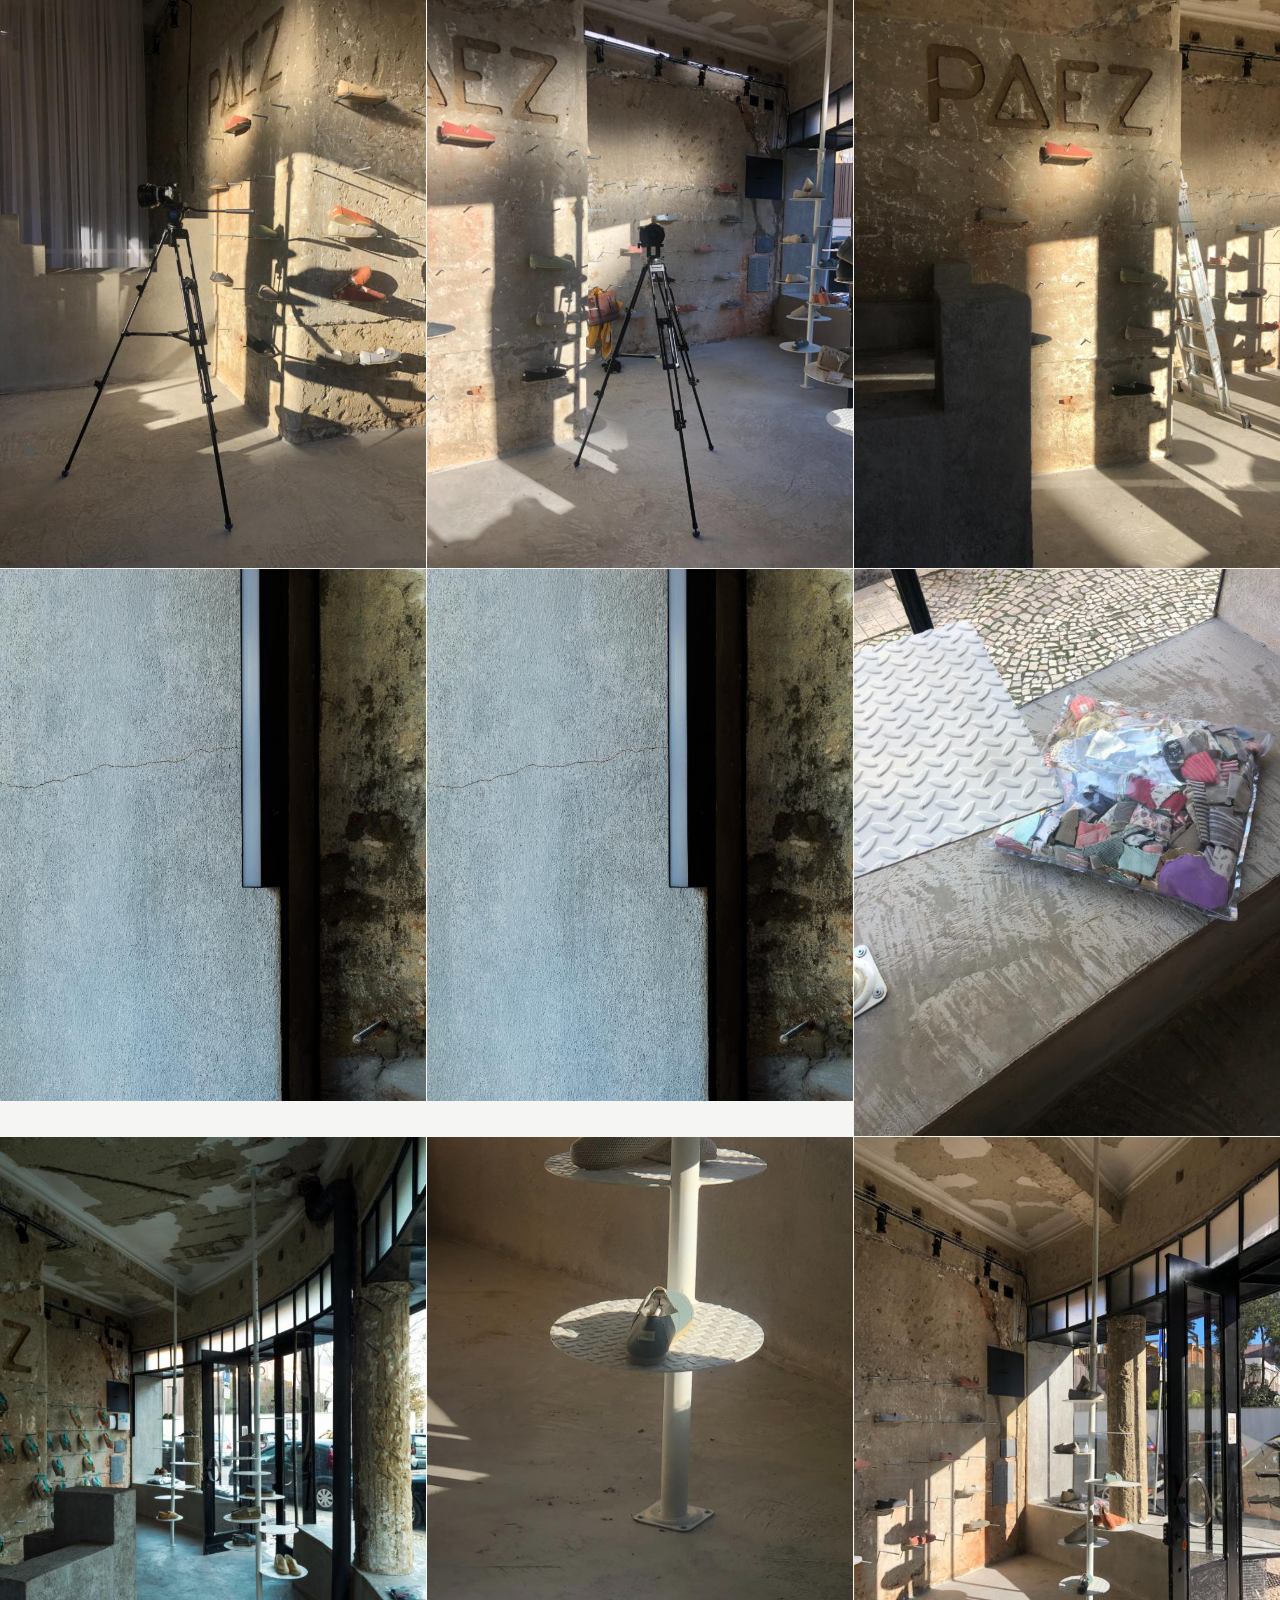
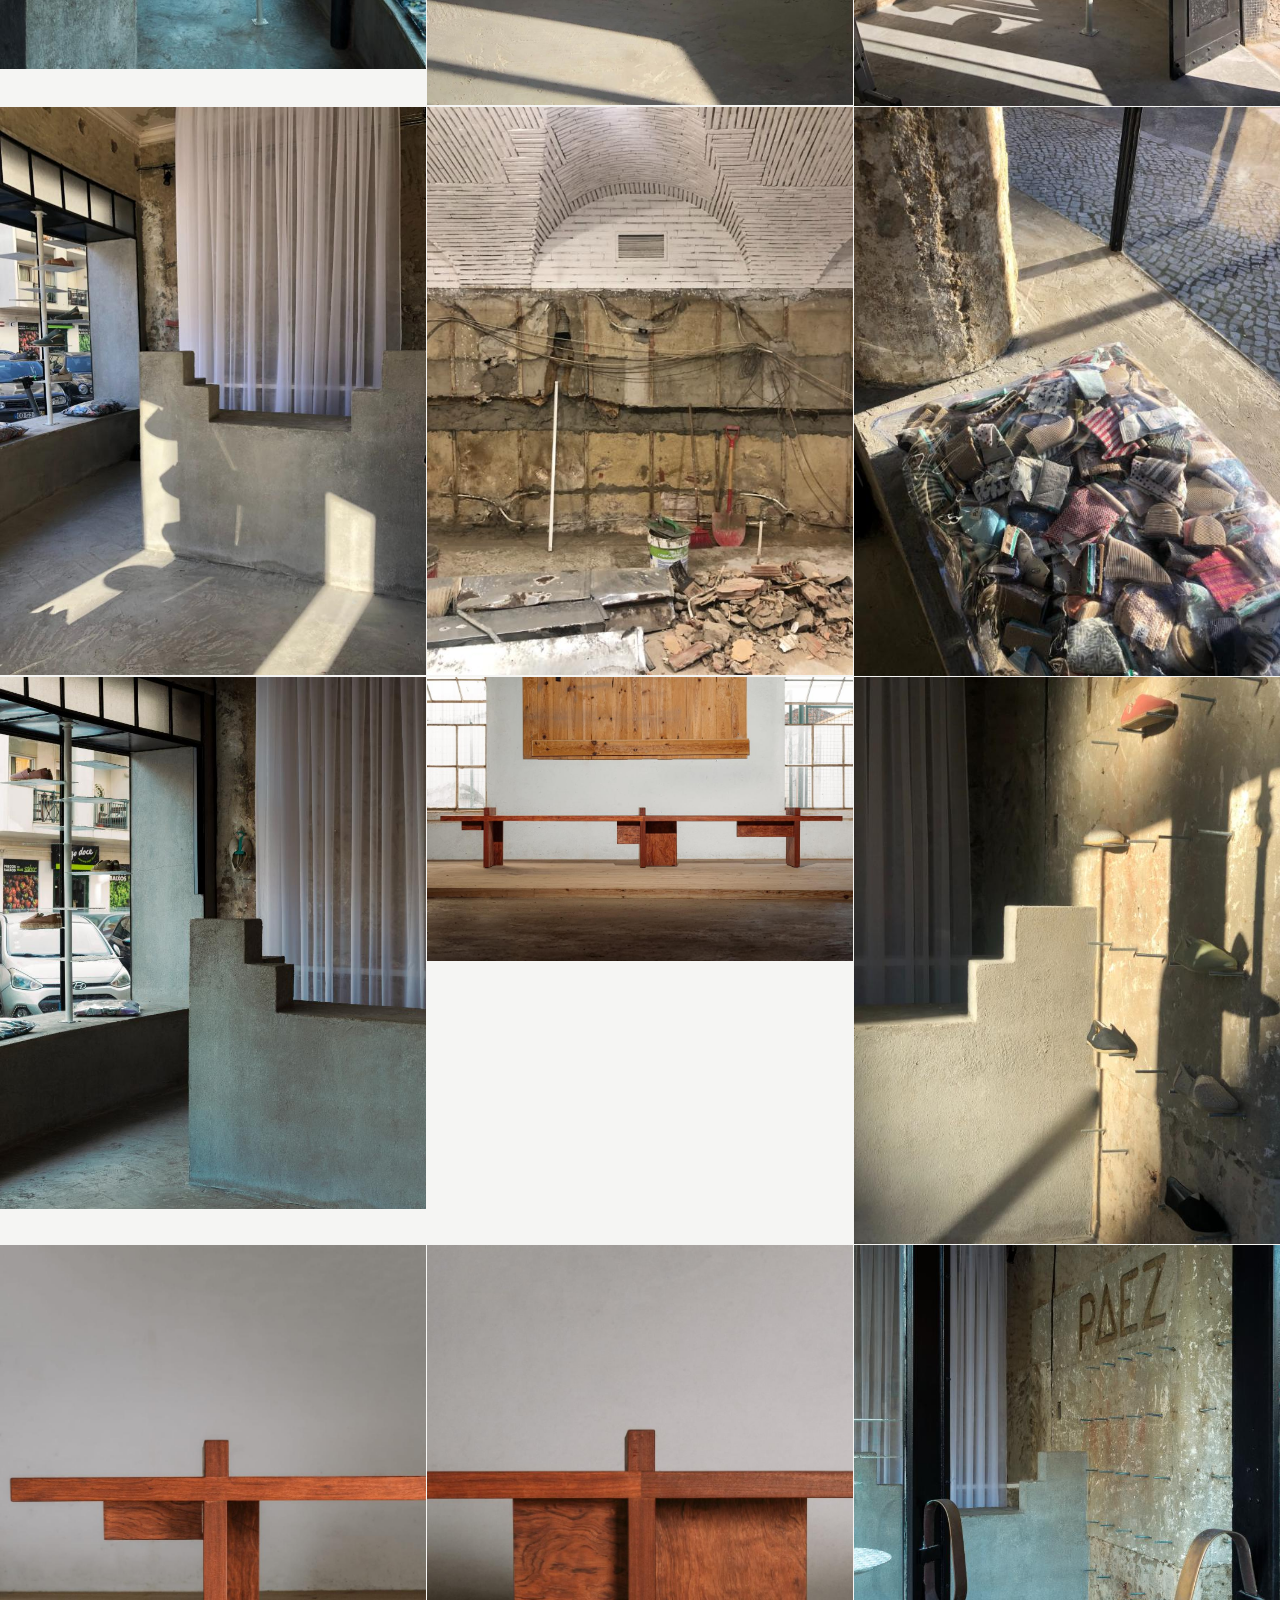
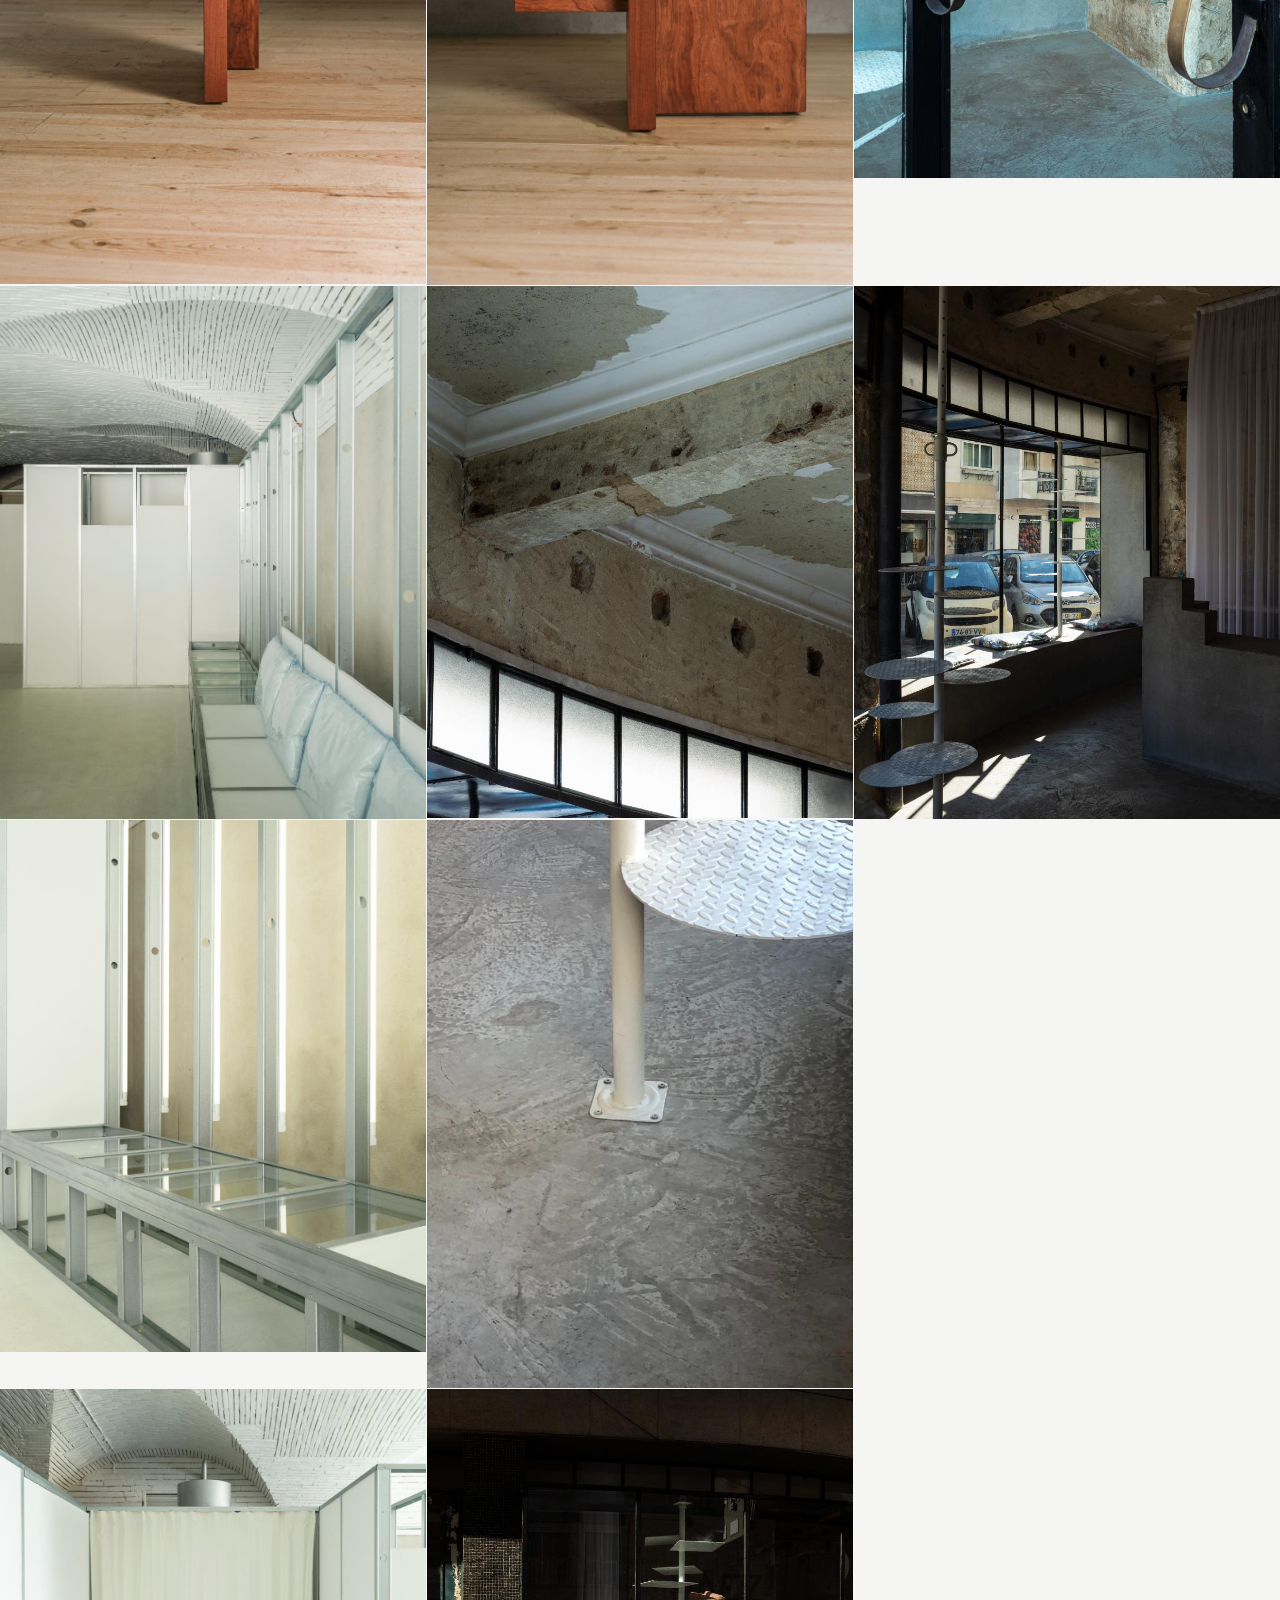
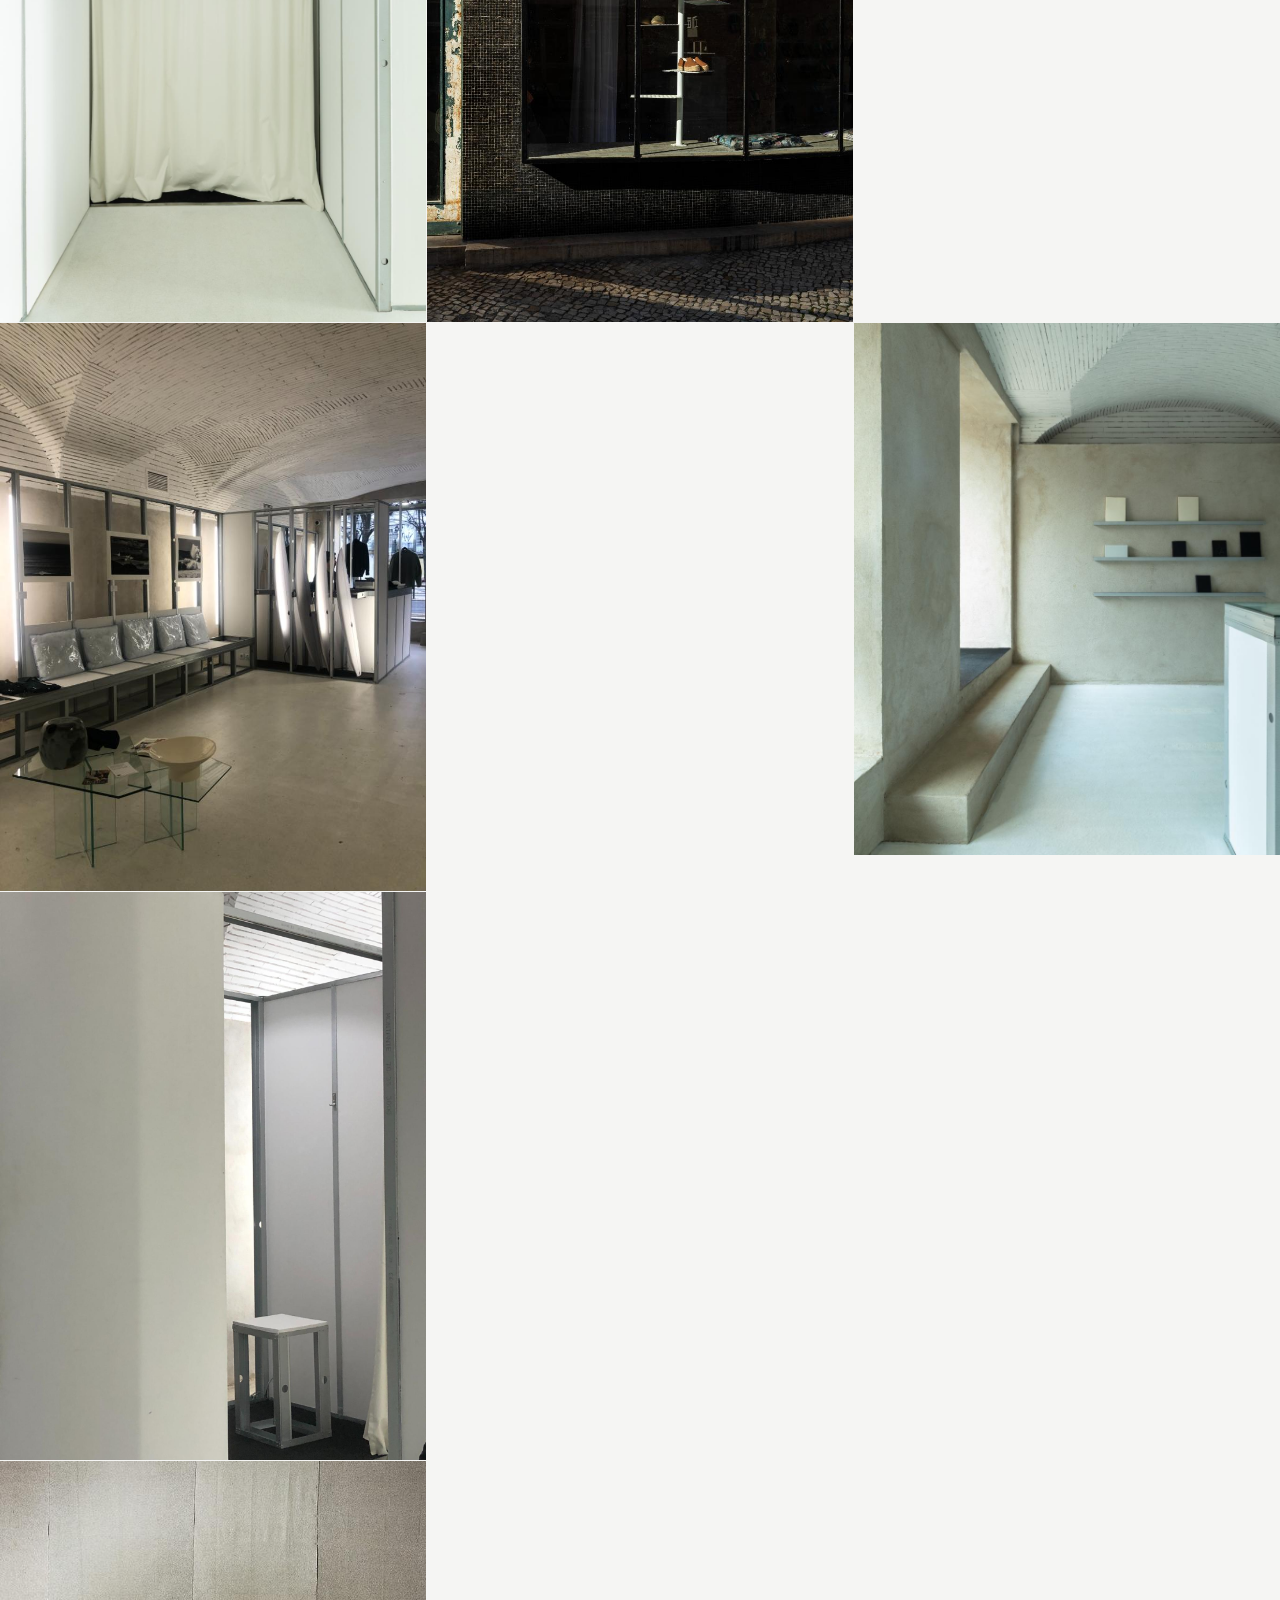
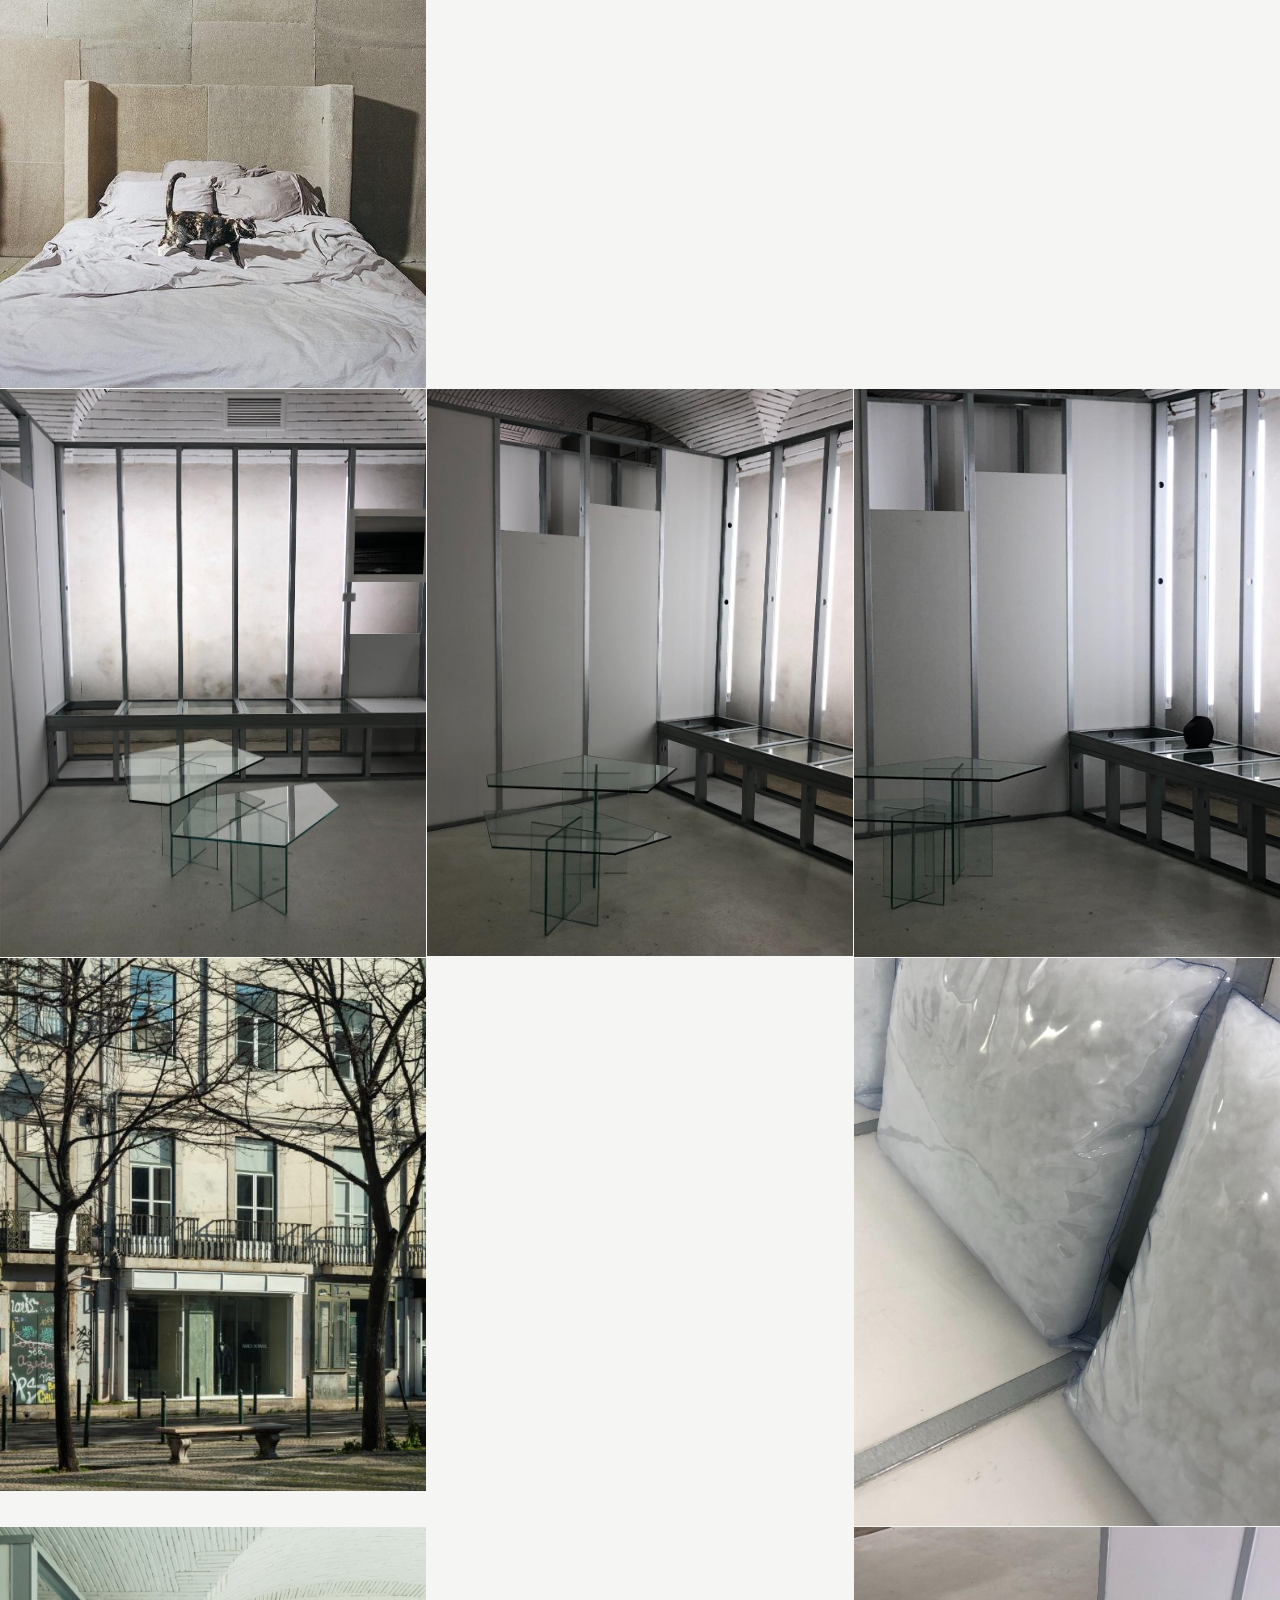
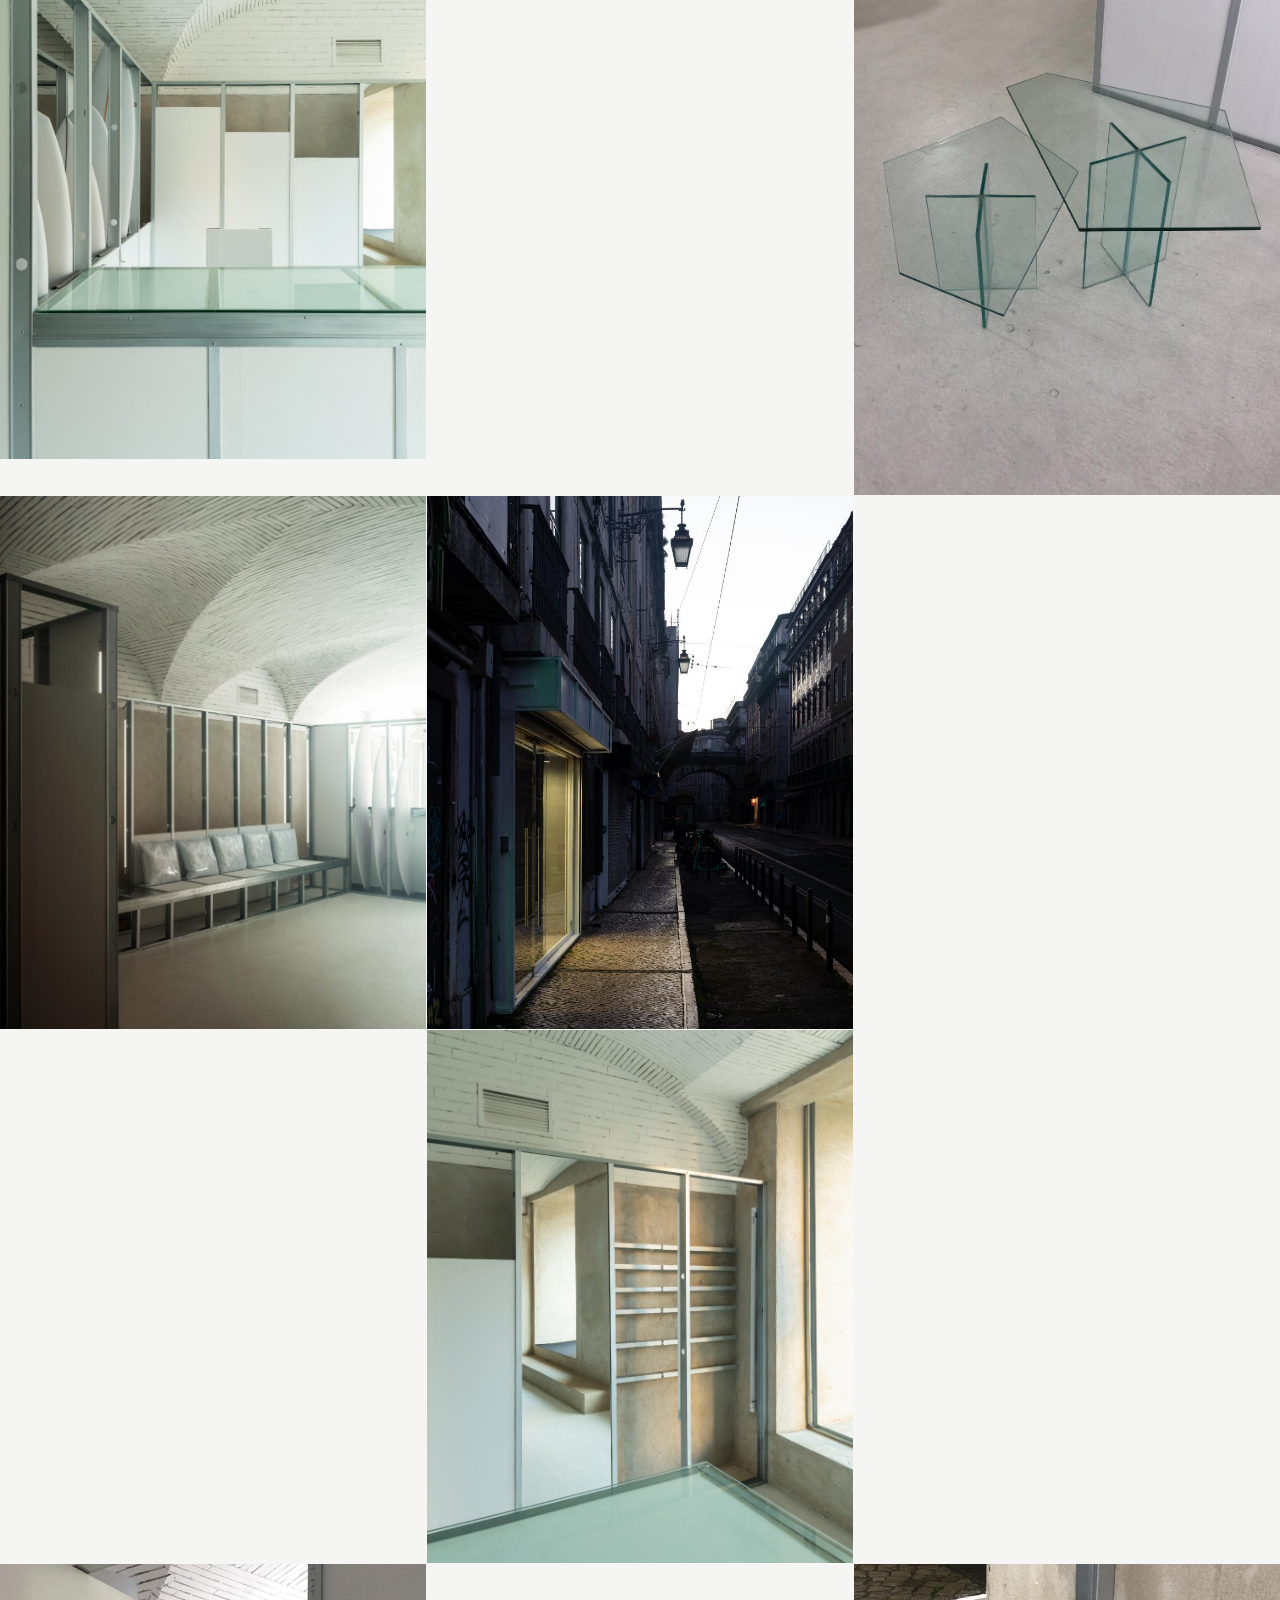
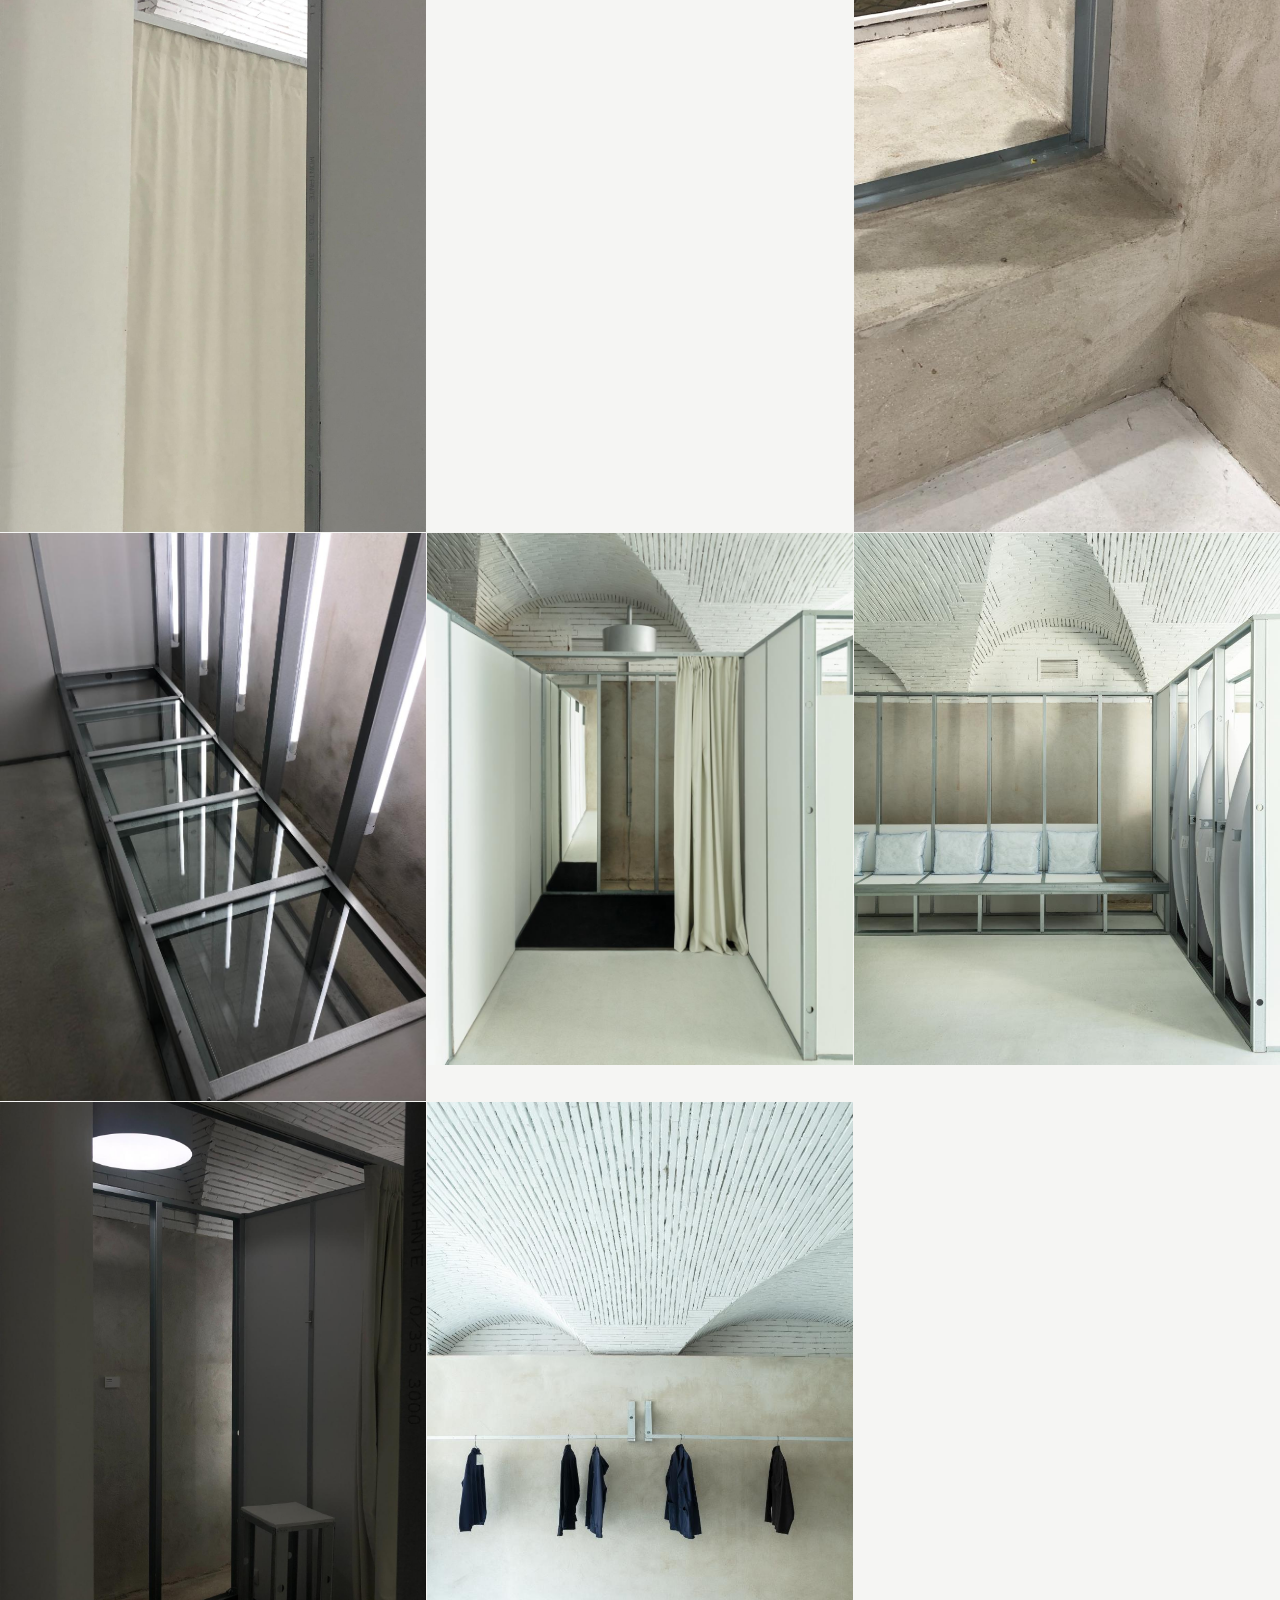
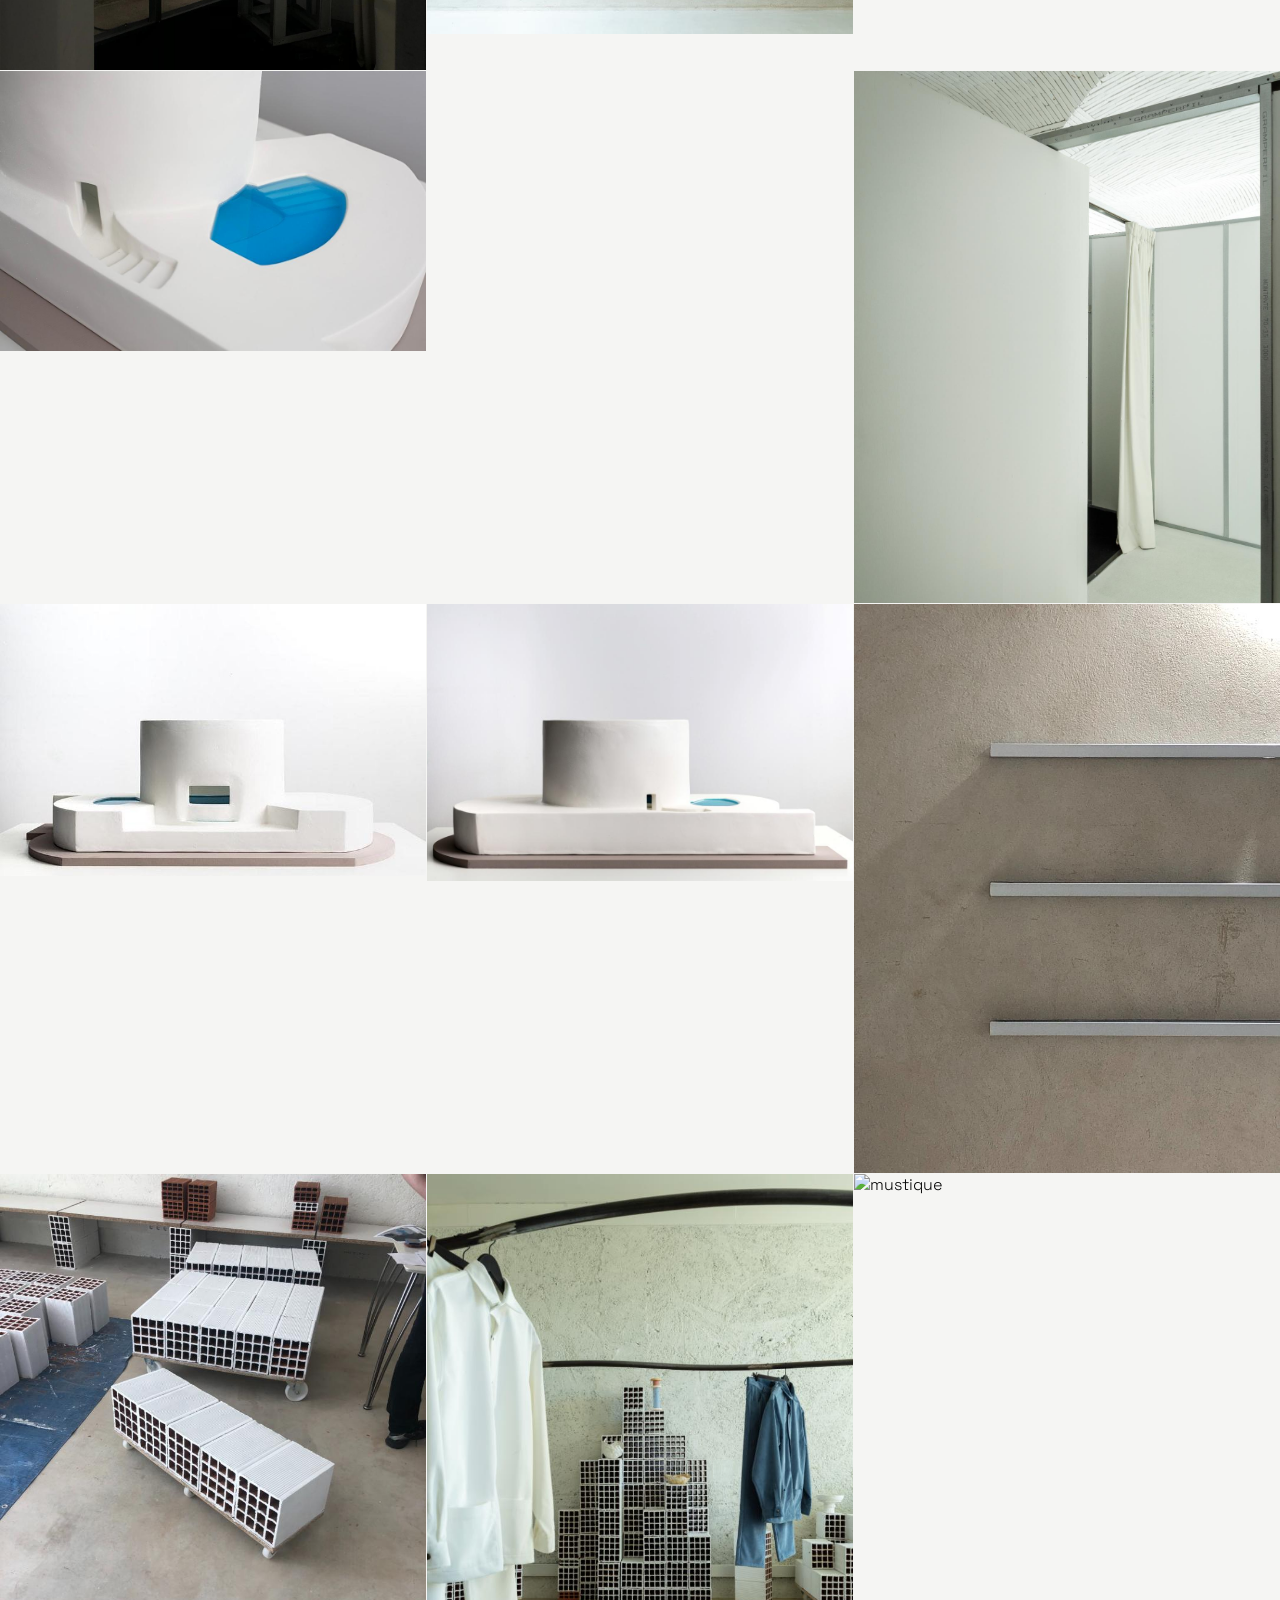
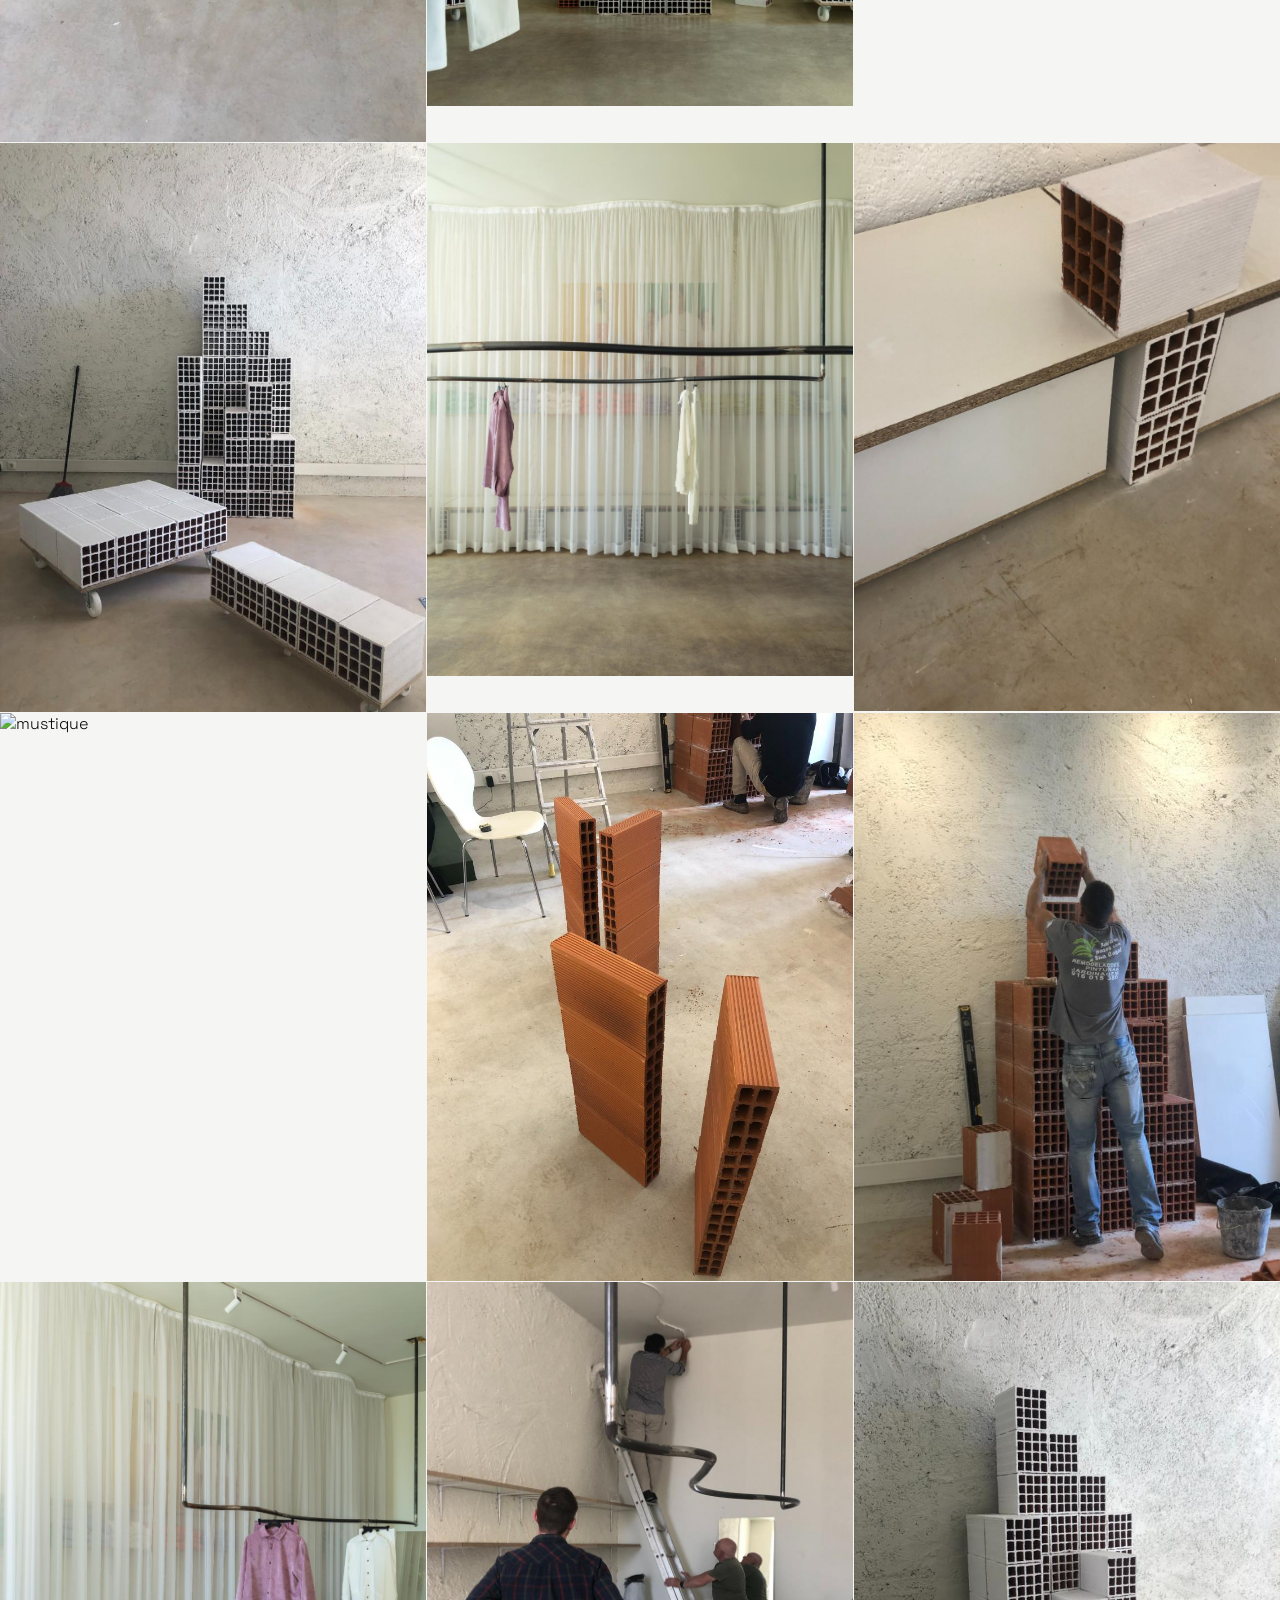
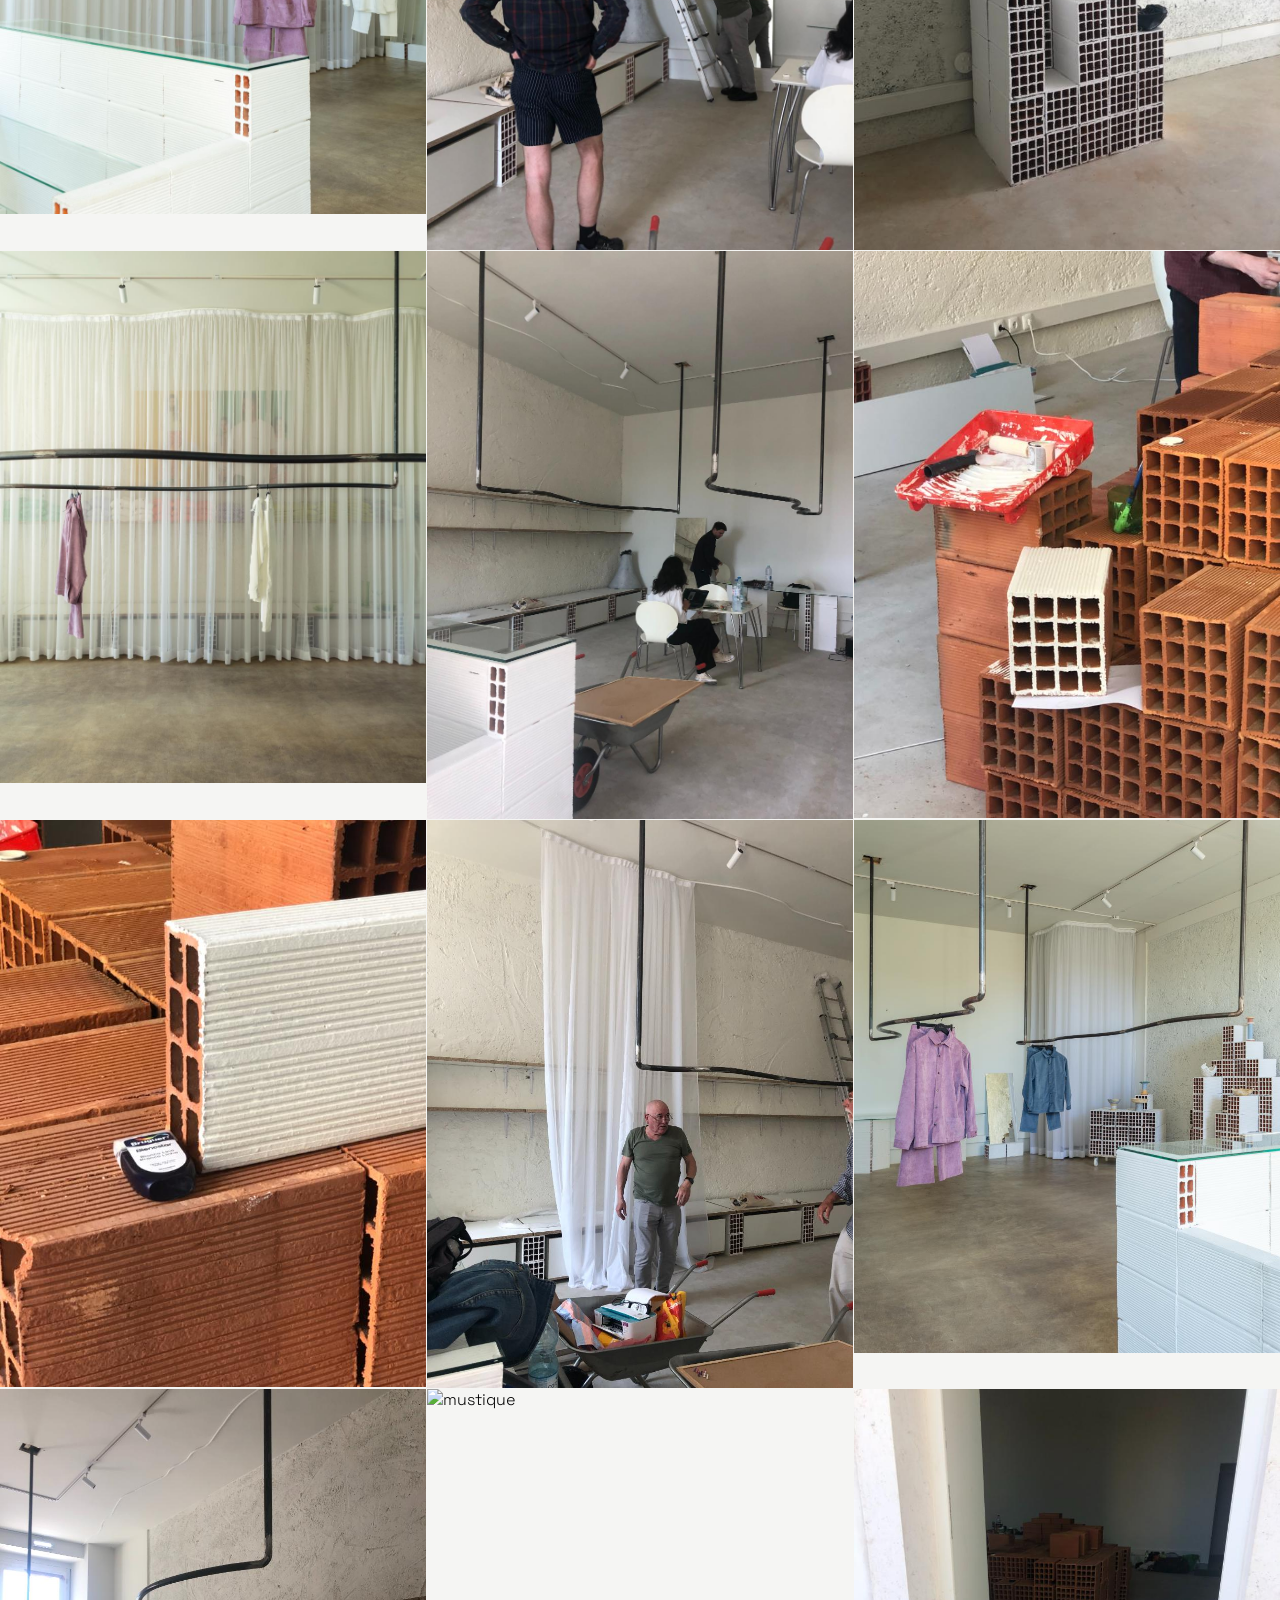
==== commit f378870a: "Prepare site for GitHub Pages" ====
--- a/scroll.html
+++ b/scroll.html
@@ -124,6 +124,7 @@
       display: grid;
       grid-template-columns: repeat(3, 1fr);
       grid-auto-rows: auto;
+      align-items: start;
       gap: 1px;
       background: #f5f5f3;
     }
@@ -132,16 +133,14 @@
       position: relative;
       background: #f5f5f3;
       overflow: hidden;
-      aspect-ratio: 1; /* square cell — eliminates white holes */
-    }
-
-    /* Images and videos fill the cell identically */
+    }
+
+    /* Images and videos: full width, natural height — no crop, no forced ratio */
     .mosaic-cell img,
     .mosaic-cell video {
       display: block;
       width: 100%;
-      height: 100%;
-      object-fit: cover;
+      height: auto;
     }
 
     /* Hover darken */
@@ -219,18 +218,18 @@
     {
       name: 'banco',
       media: [
-        { src: 'BANCO1.JPG', type: 'img' },
-        { src: 'BANCO2.JPG', type: 'img' },
-        { src: 'BANCO3.JPG', type: 'img' }
+        { src: 'BANCO1.jpg', type: 'img' },
+        { src: 'BANCO2.jpg', type: 'img' },
+        { src: 'BANCO3.jpg', type: 'img' }
       ]
     },
     {
       name: 'fairly',
       media: [
-        { src: 'FAIRLY1.jpg',   type: 'img' },
-        { src: 'FAIRLY2.jpg',   type: 'img' },
-        { src: 'FAIRLY3.jpg',   type: 'img' },
-        { src: 'FAIRLY5.jpg',   type: 'img' },
+        { src: 'fairly1.jpg',   type: 'img' },
+        { src: 'fairly2.jpg',   type: 'img' },
+        { src: 'fairly3.jpg',   type: 'img' },
+        { src: 'fairly5.jpg',   type: 'img' },
         { src: 'FAIRLY7.jpg',   type: 'img' },
         { src: 'FAIRLY9.jpg',   type: 'img' },
         { src: 'FAIRLY10.jpg',  type: 'img' },
@@ -240,7 +239,7 @@
         { src: 'FAIRLY14.jpg',  type: 'img' },
         { src: 'FAIRLY16.jpg',  type: 'img' },
         { src: 'FAIRLY17.jpg',  type: 'img' },
-        { src: 'FAIRLY29.JPG',  type: 'img' },
+        { src: 'FAIRLY29.jpg',  type: 'img' },
         { src: 'FAIRLY31.jpg', type: 'img' },
         { src: 'FAIRLY32.jpg', type: 'img' },
         { src: 'FAIRLY33.jpg', type: 'img' },
@@ -270,11 +269,11 @@
     {
       name: 'mustique',
       media: [
-        { src: 'MUSTIQUE1.jpg',   type: 'img' },
-        { src: 'MUSTIQUE2.jpg',   type: 'img' },
-        { src: 'MUSTIQUE3.jpg',   type: 'img' },
-        { src: 'MUSTIQUE4.jpg',   type: 'img' },
-        { src: 'MUSTIQUE5.jpg',   type: 'img' },
+        { src: 'mustique1.jpg',   type: 'img' },
+        { src: 'mustique2.jpg',   type: 'img' },
+        { src: 'mustique3.jpg',   type: 'img' },
+        { src: 'mustique4.jpg',   type: 'img' },
+        { src: 'mustique5.jpg',   type: 'img' },
         { src: 'MUSTIQUE6.jpg',  type: 'img' },
         { src: 'MUSTIQUE7.jpg',  type: 'img' },
         { src: 'MUSTIQUE8.jpg',  type: 'img' },
@@ -301,11 +300,11 @@
     {
       name: 'paez',
       media: [
-        { src: 'PAEZ1.jpg',       type: 'img' },
-        { src: 'PAEZ2.jpg',       type: 'img' },
-        { src: 'PAEZ3.jpg',       type: 'img' },
-        { src: 'PAEZ4.jpg',       type: 'img' },
-        { src: 'PAEZ5.jpg',       type: 'img' },
+        { src: 'paez1.jpg',       type: 'img' },
+        { src: 'paez2.jpg',       type: 'img' },
+        { src: 'paez3.jpg',       type: 'img' },
+        { src: 'paez4.jpg',       type: 'img' },
+        { src: 'paez5.jpg',       type: 'img' },
         { src: 'PAEZ6.jpg',   type: 'img' },
         { src: 'PAEZ7.jpg',   type: 'img' },
         { src: 'PAEZ8.jpg',   type: 'img' },
@@ -326,10 +325,9 @@
     {
       name: 'peça',
       media: [
-        { src: 'PEÇA1.JPG', type: 'img' },
-        { src: 'PEÇA2.JPG', type: 'img' },
-        { src: 'PEÇA3.JPG', type: 'img' },
-        { src: 'PEÇA4.JPG', type: 'img' }
+        { src: 'PECA1.jpg', type: 'img' },
+        { src: 'PECA2.jpg', type: 'img' },
+        { src: 'PECA3.jpg', type: 'img' }
       ]
     },
     {
@@ -511,7 +509,7 @@
           video.muted = true;
           video.loop  = true;
           video.setAttribute('playsinline', '');
-          video.setAttribute('preload', 'none');
+          video.setAttribute('preload', 'metadata');
           var vsrc = document.createElement('source');
           vsrc.src = item.src;
           video.appendChild(vsrc);
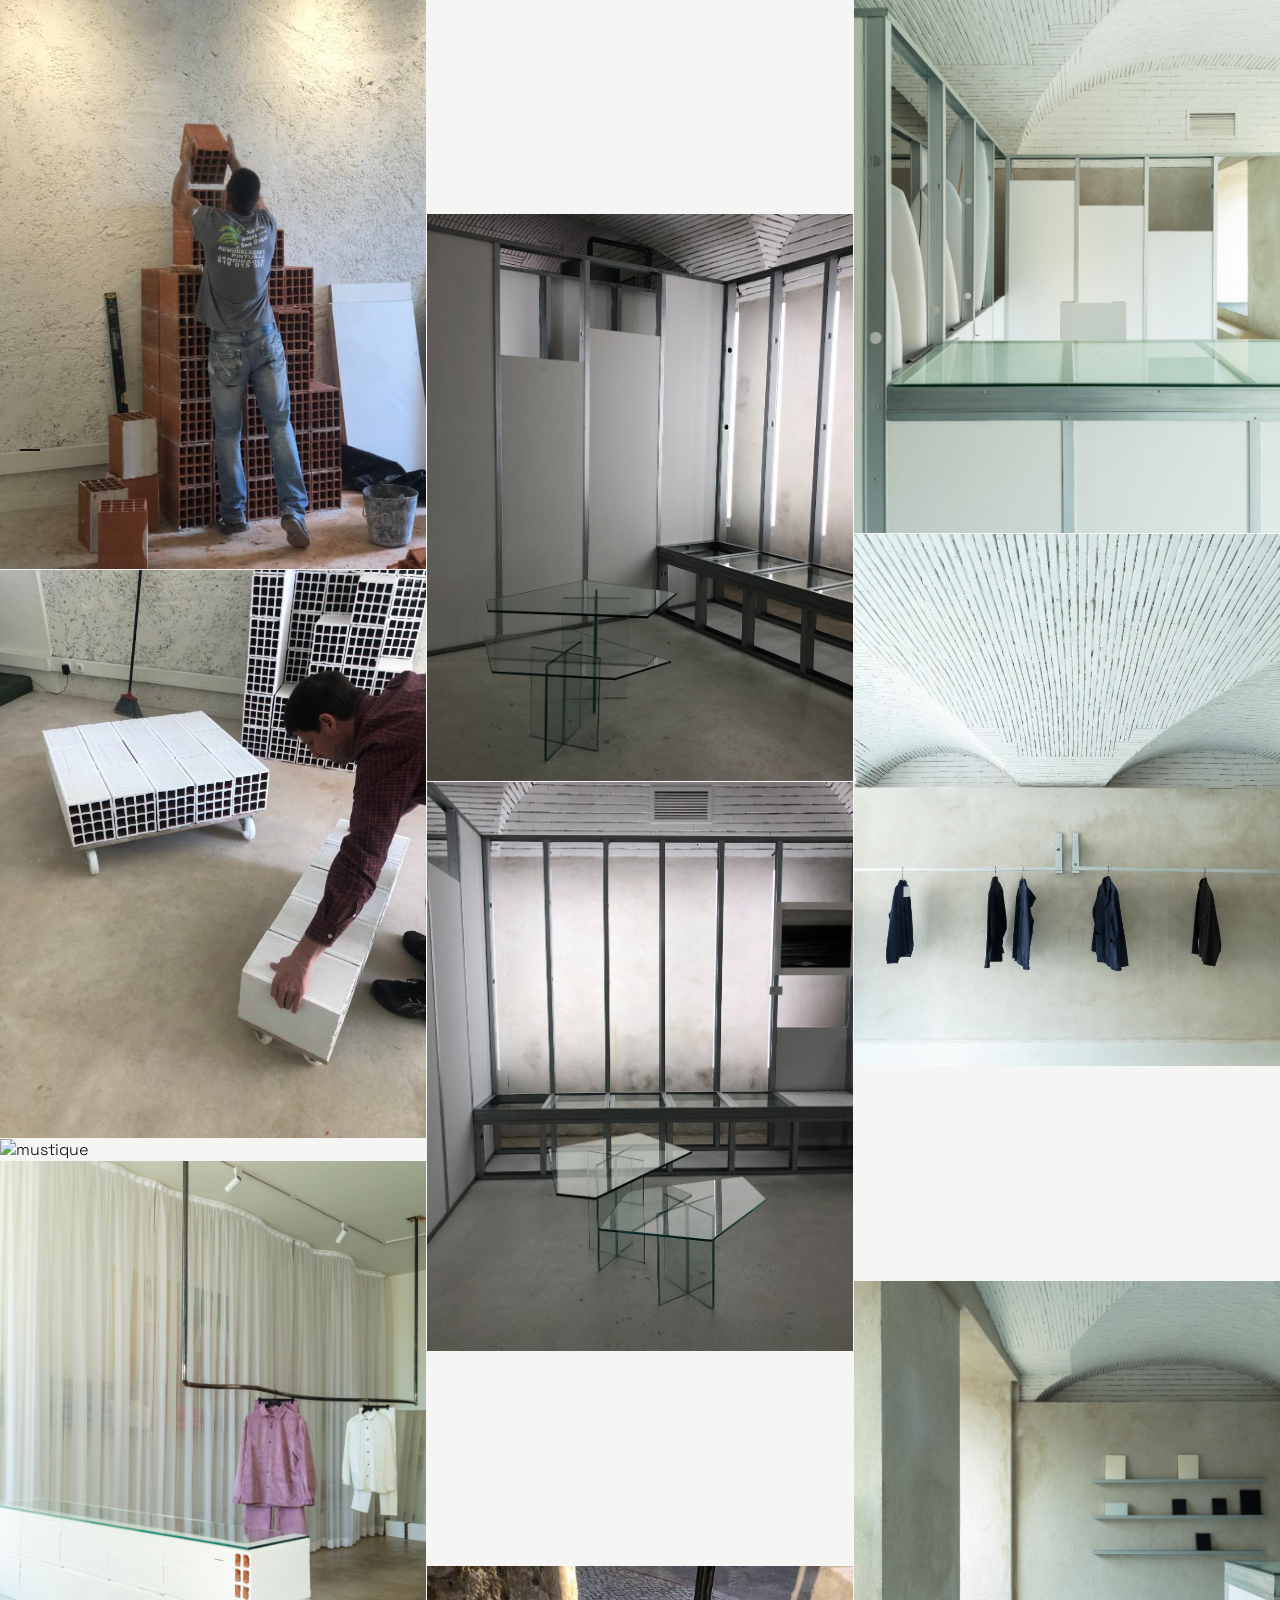
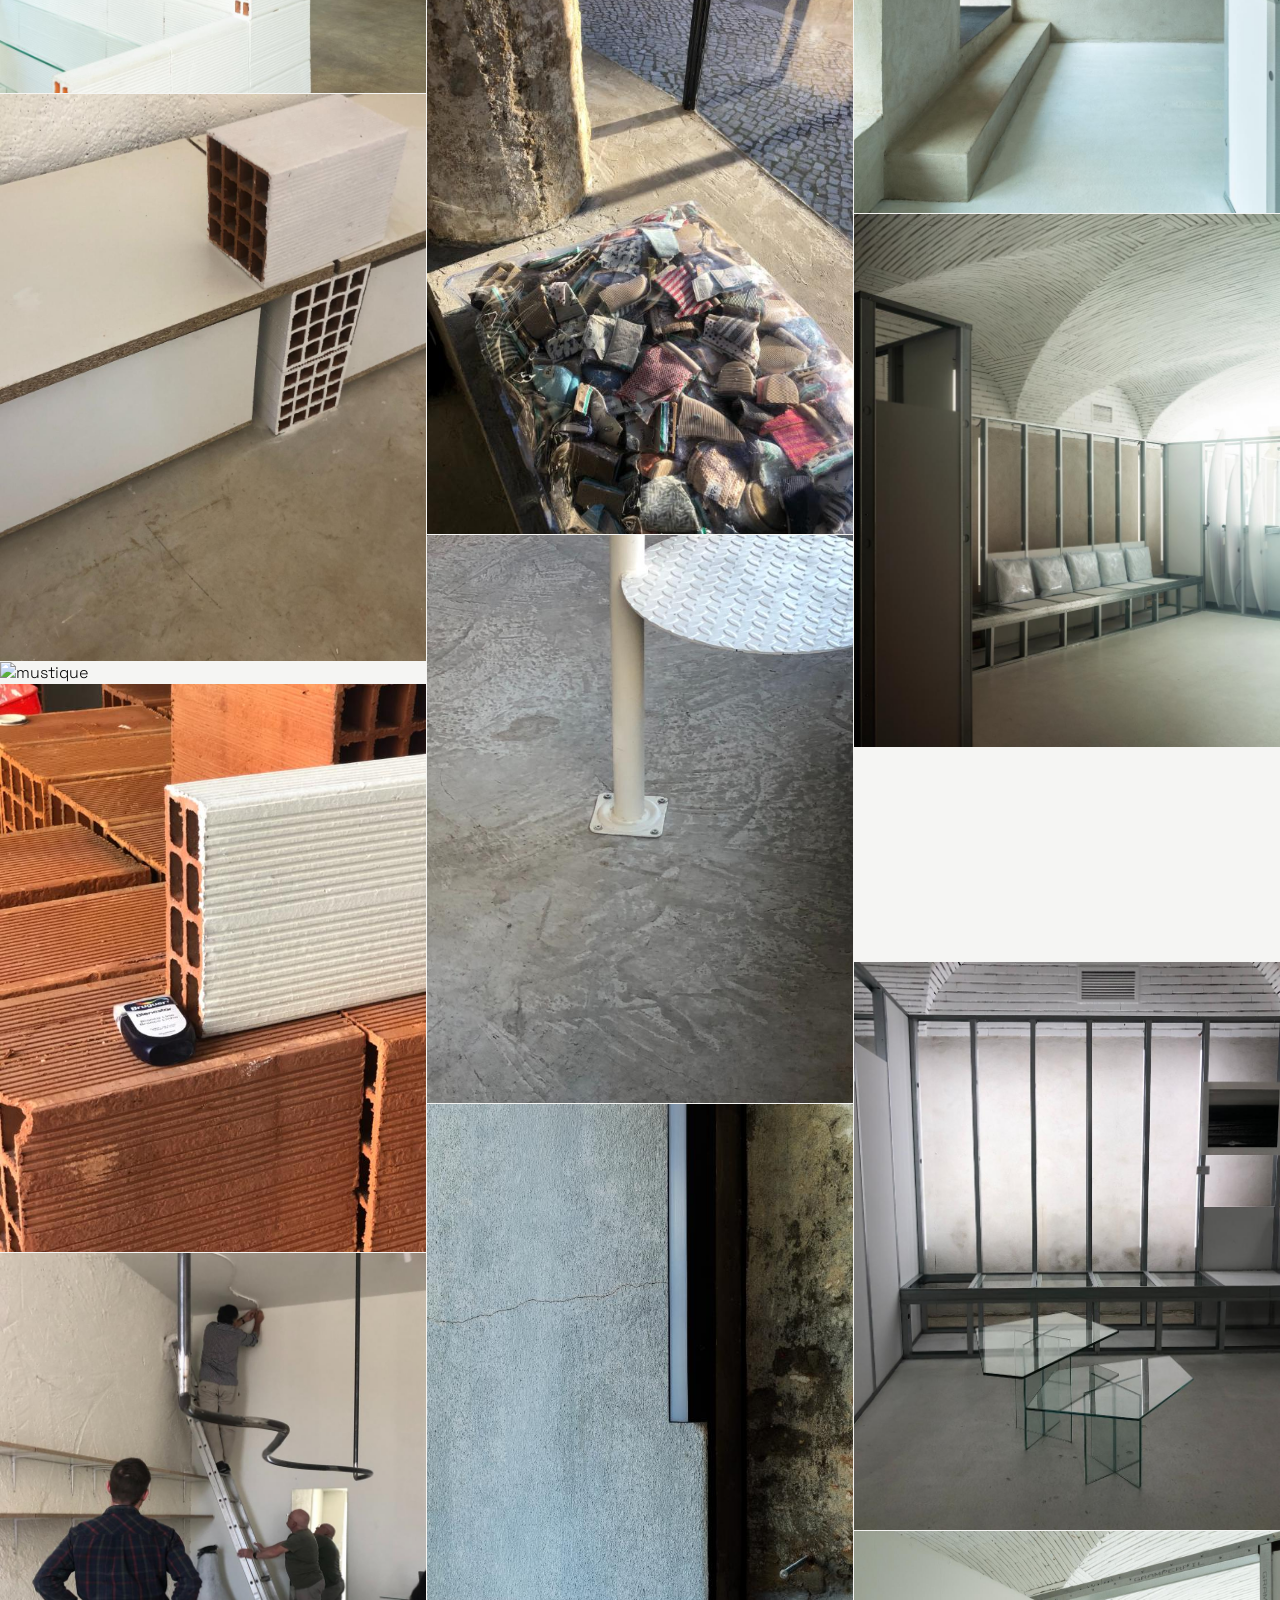
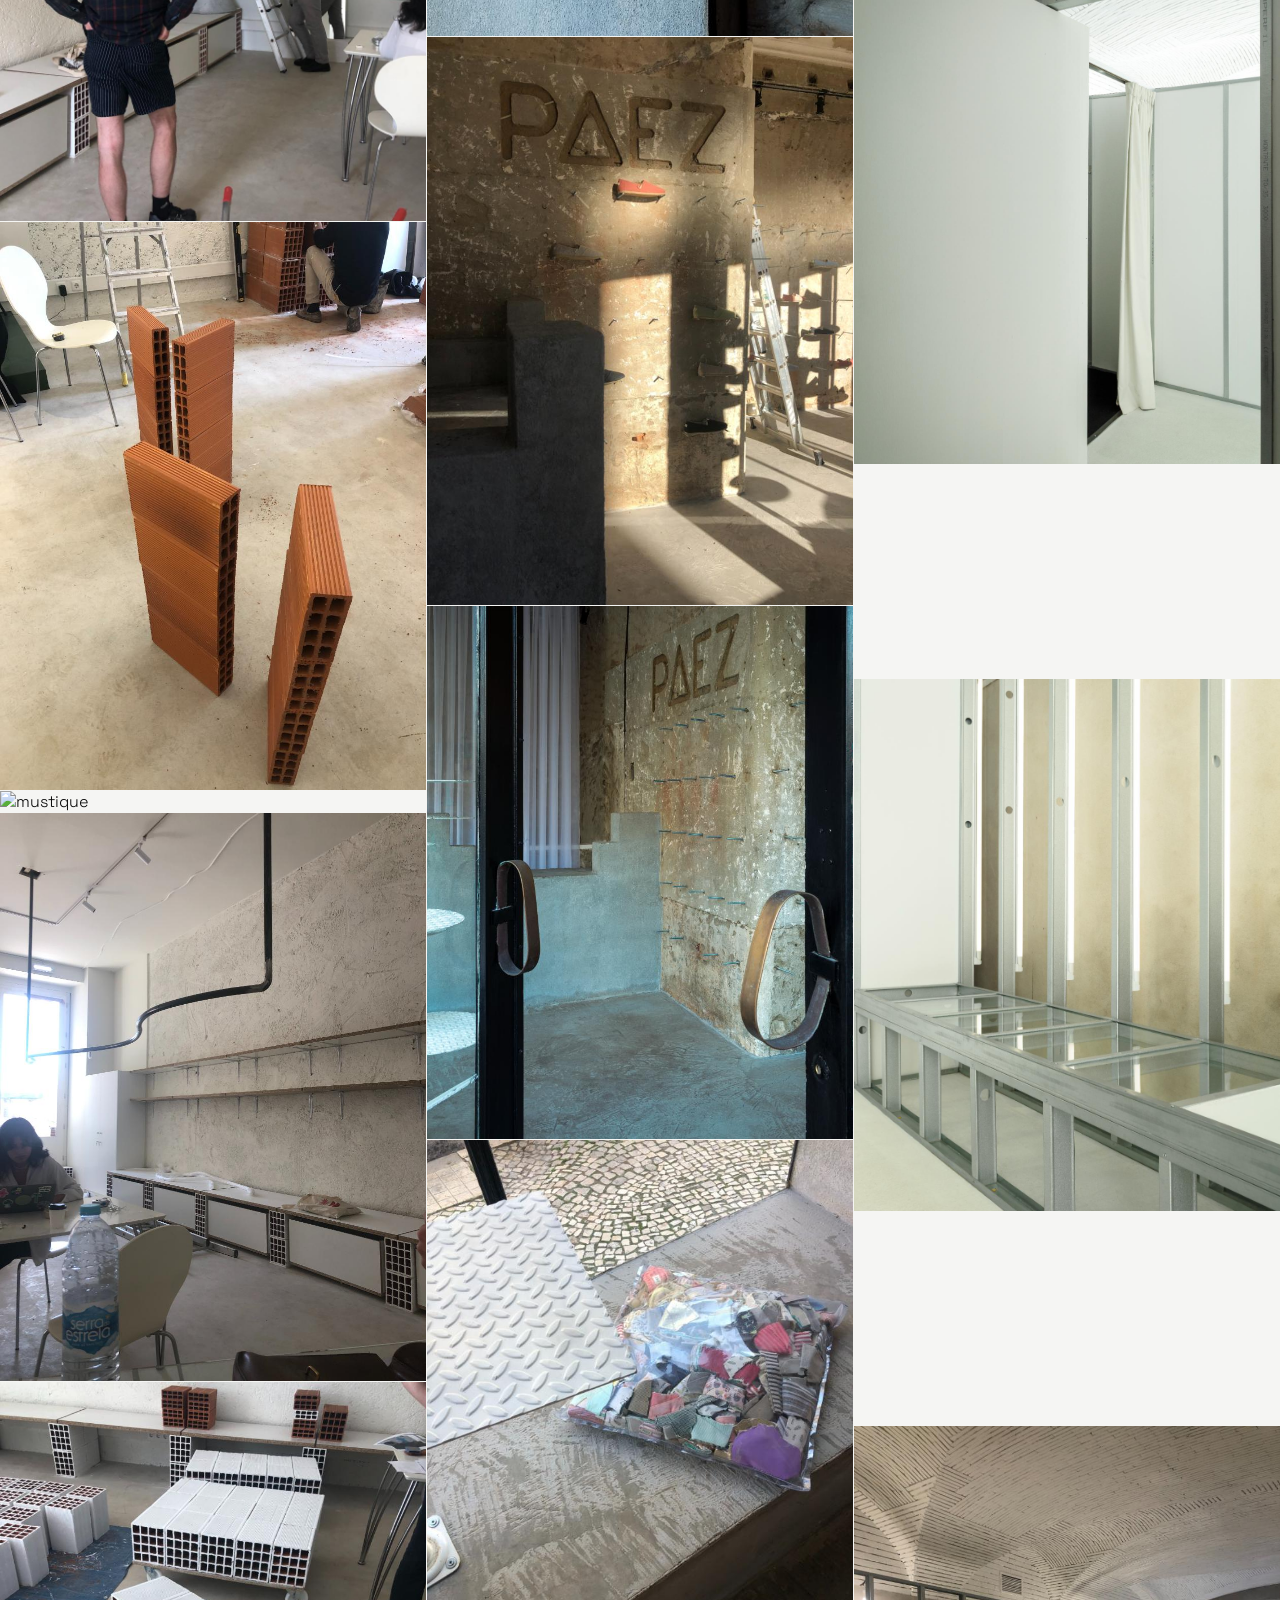
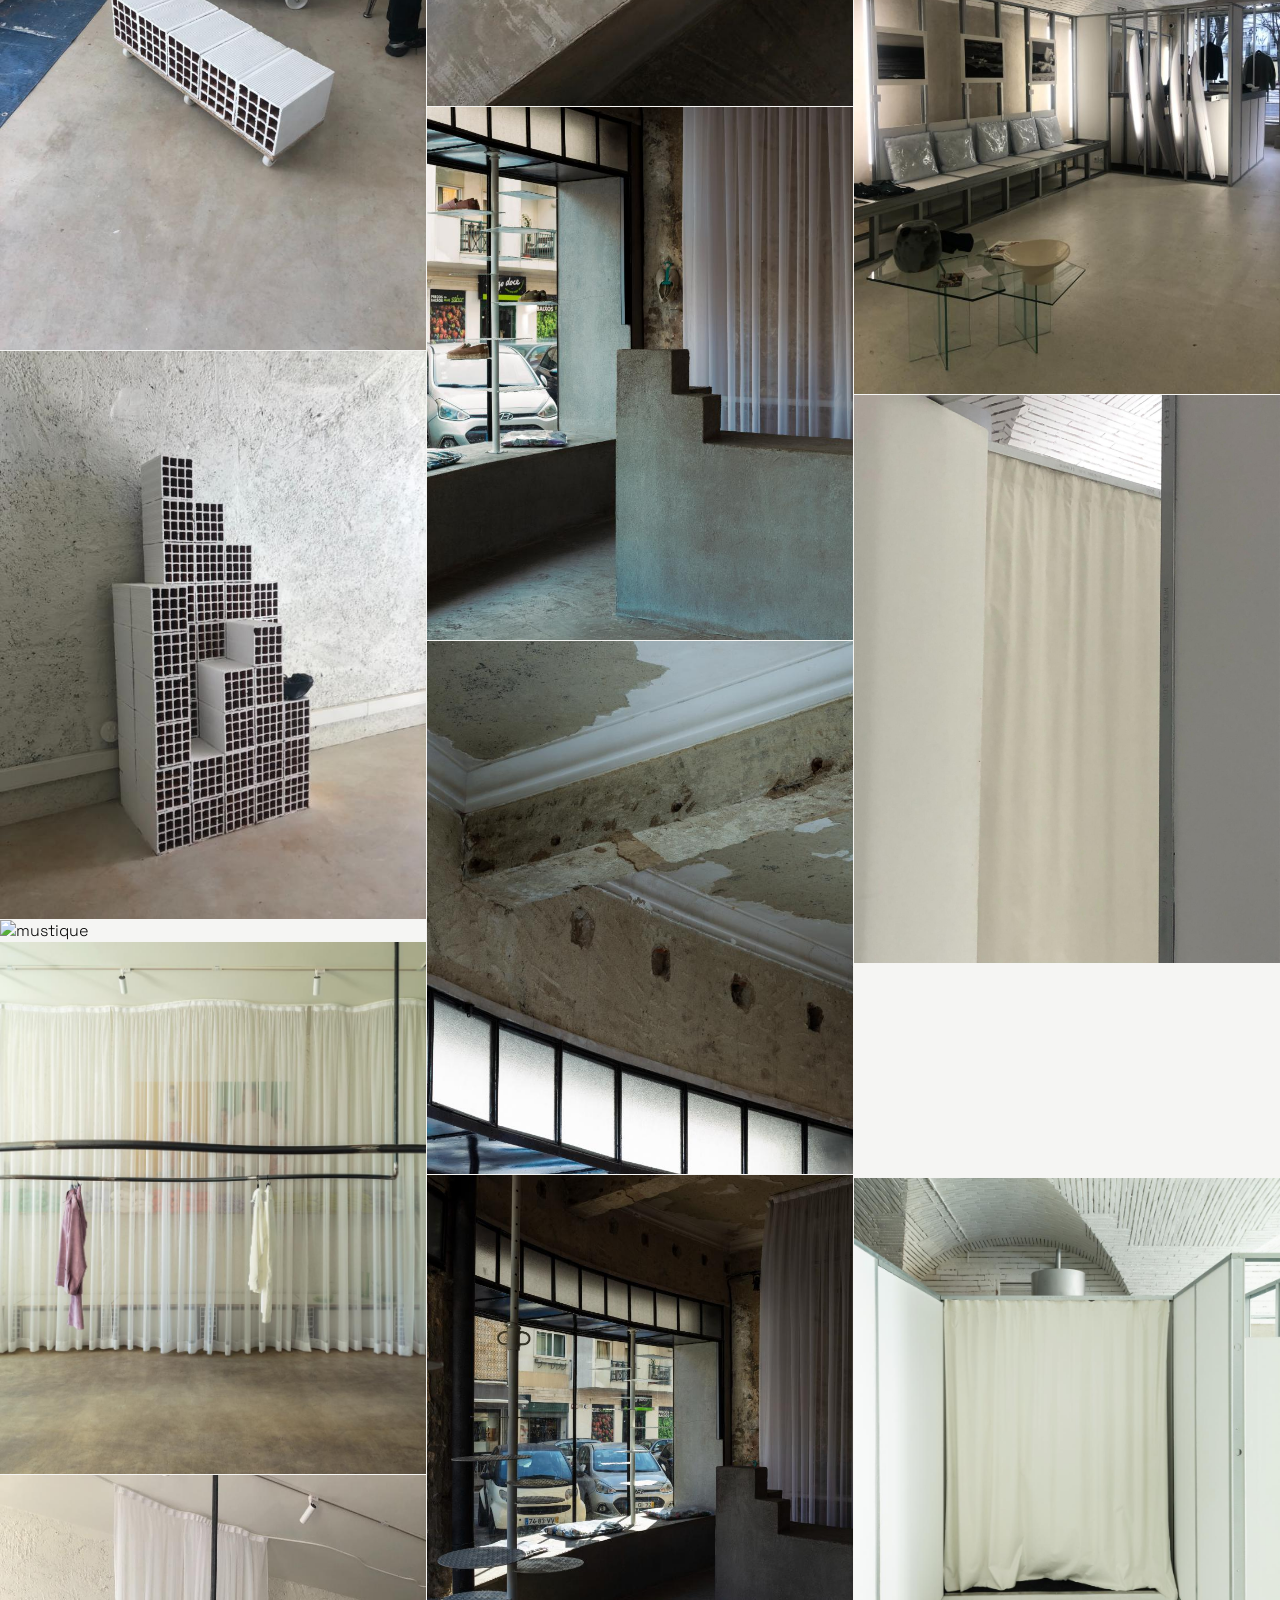
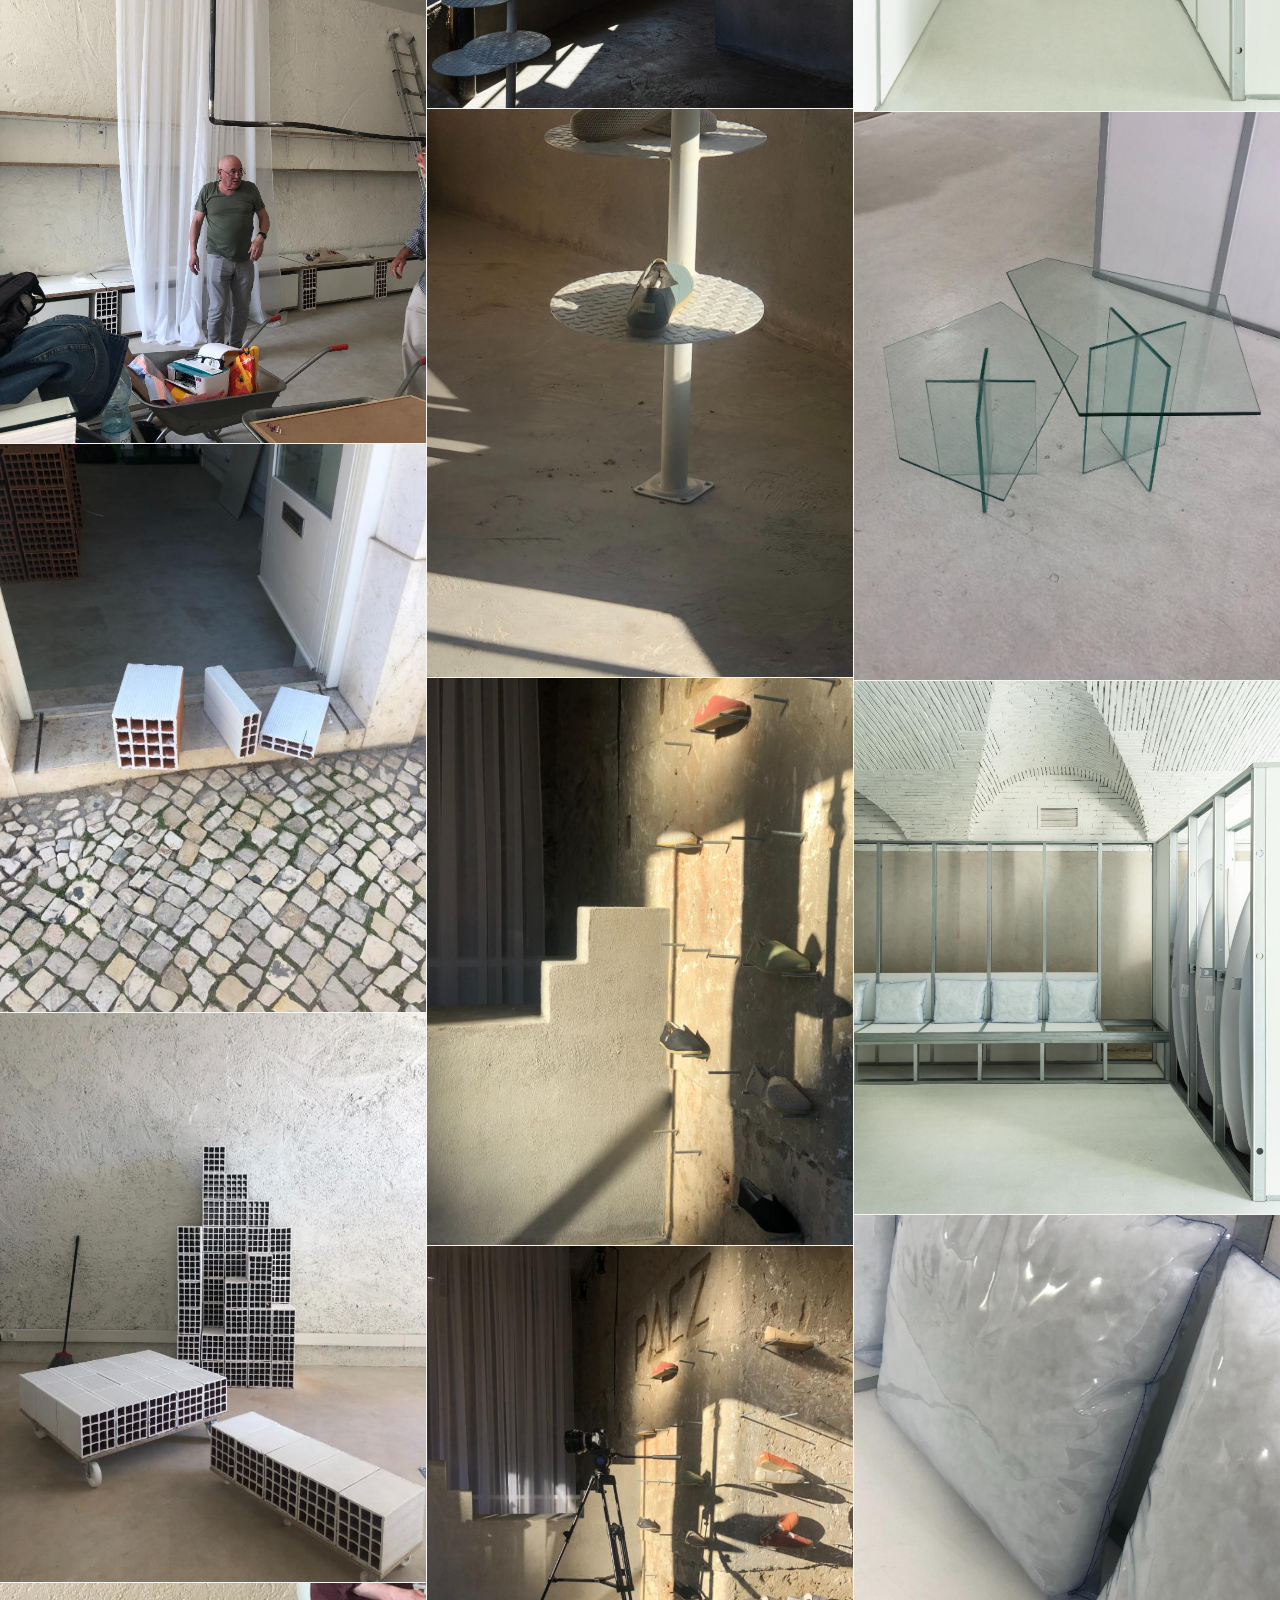
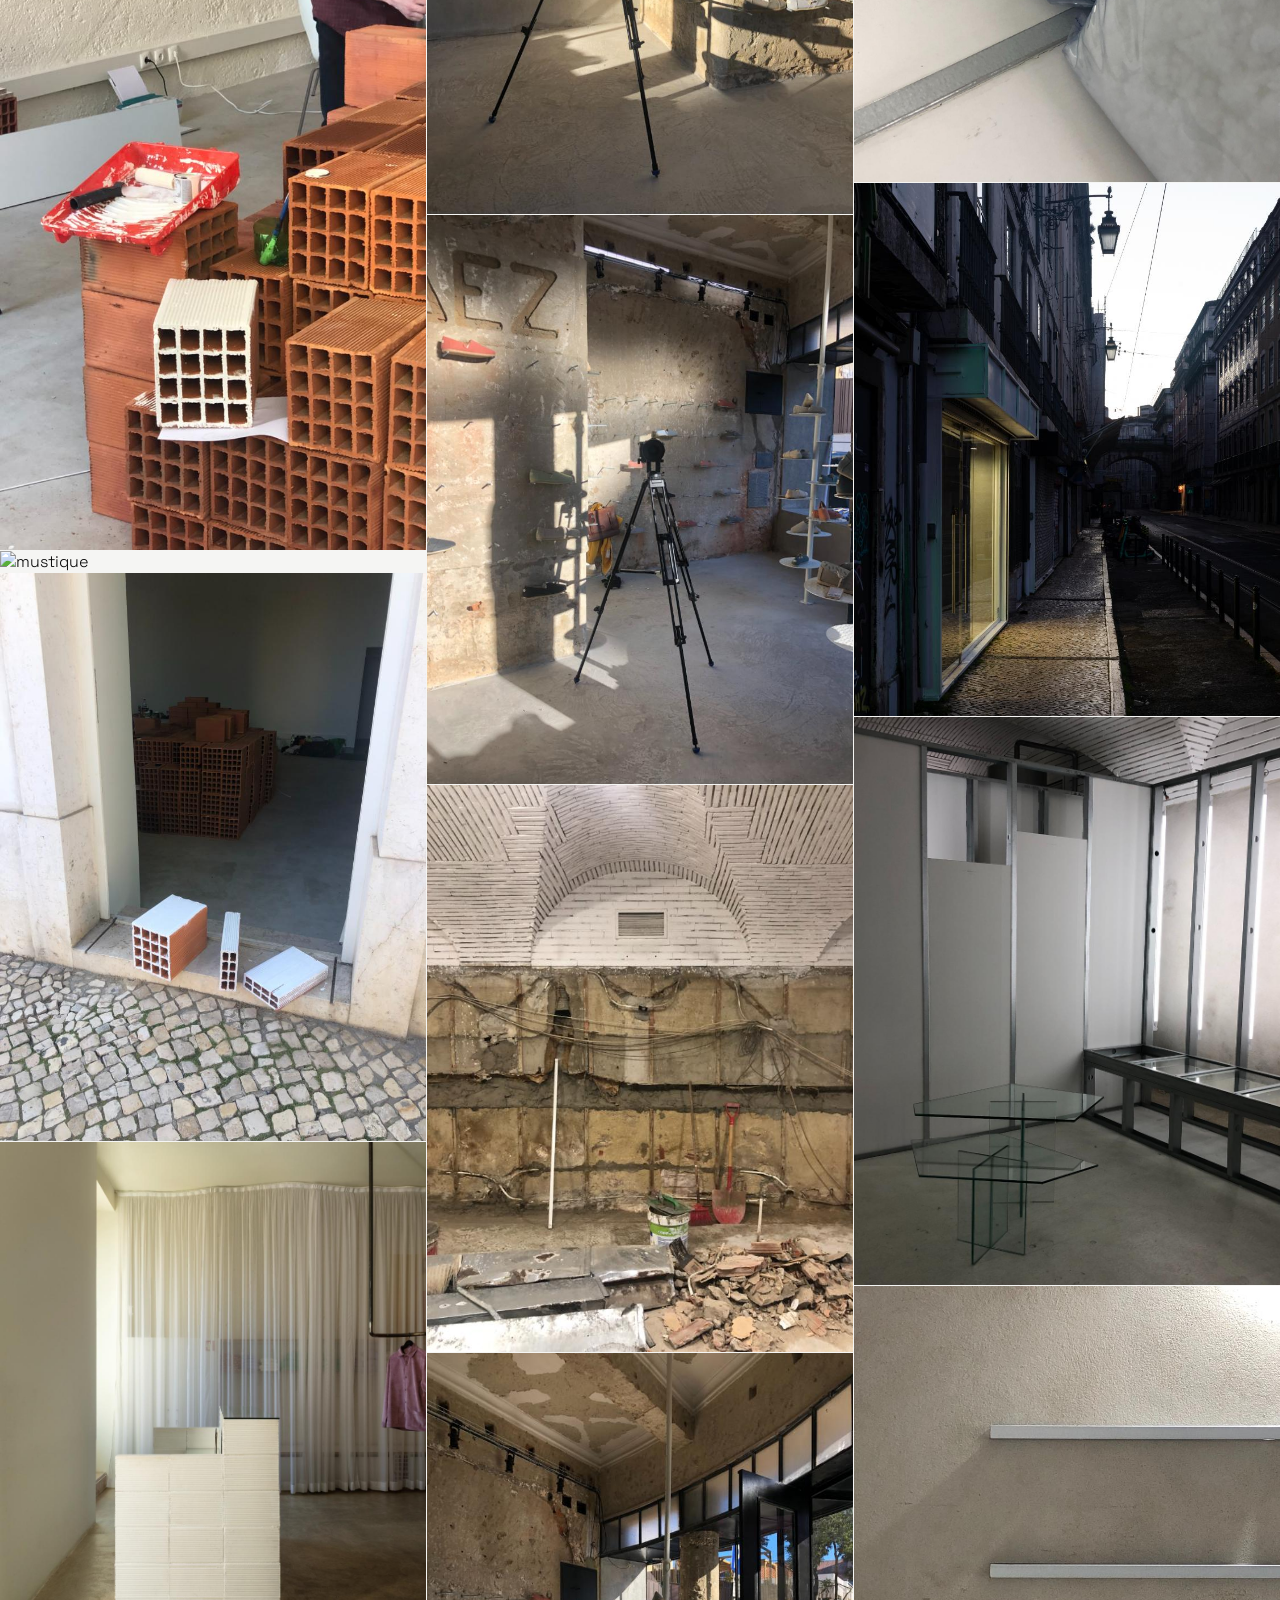
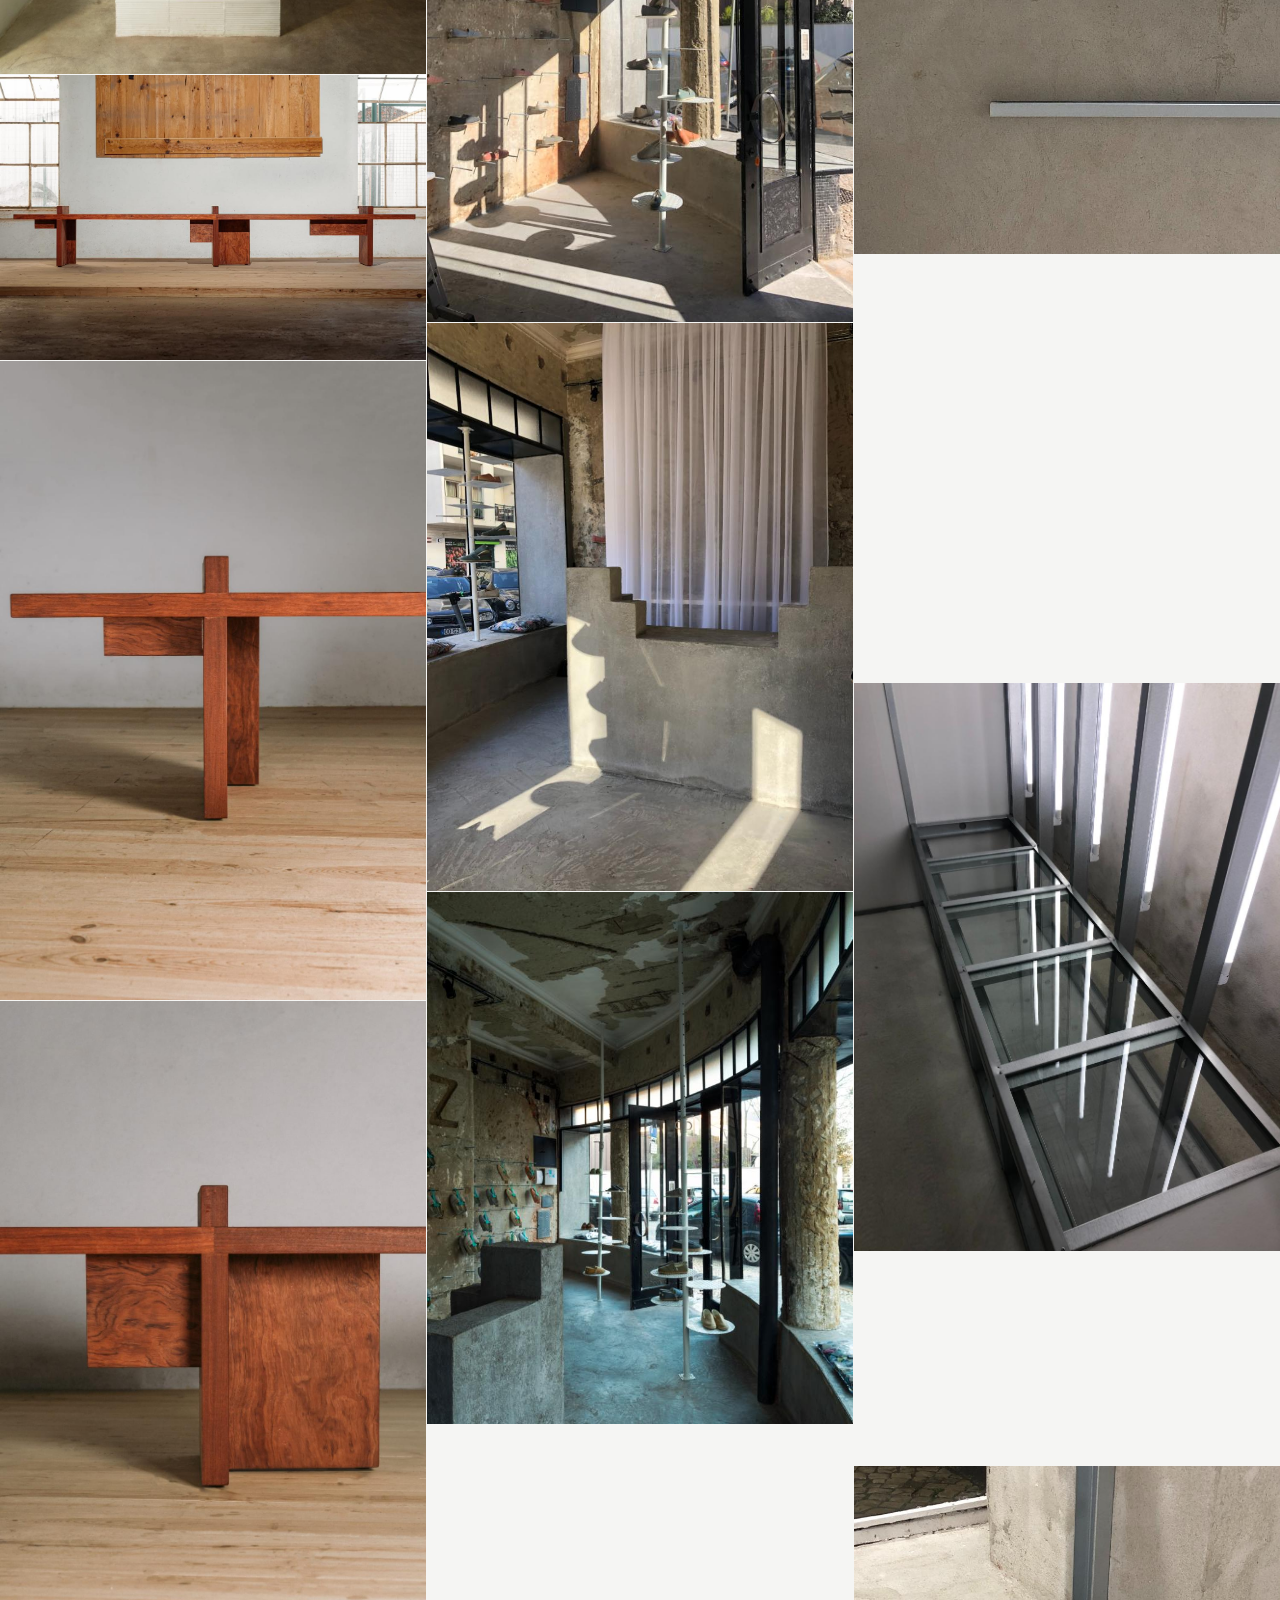
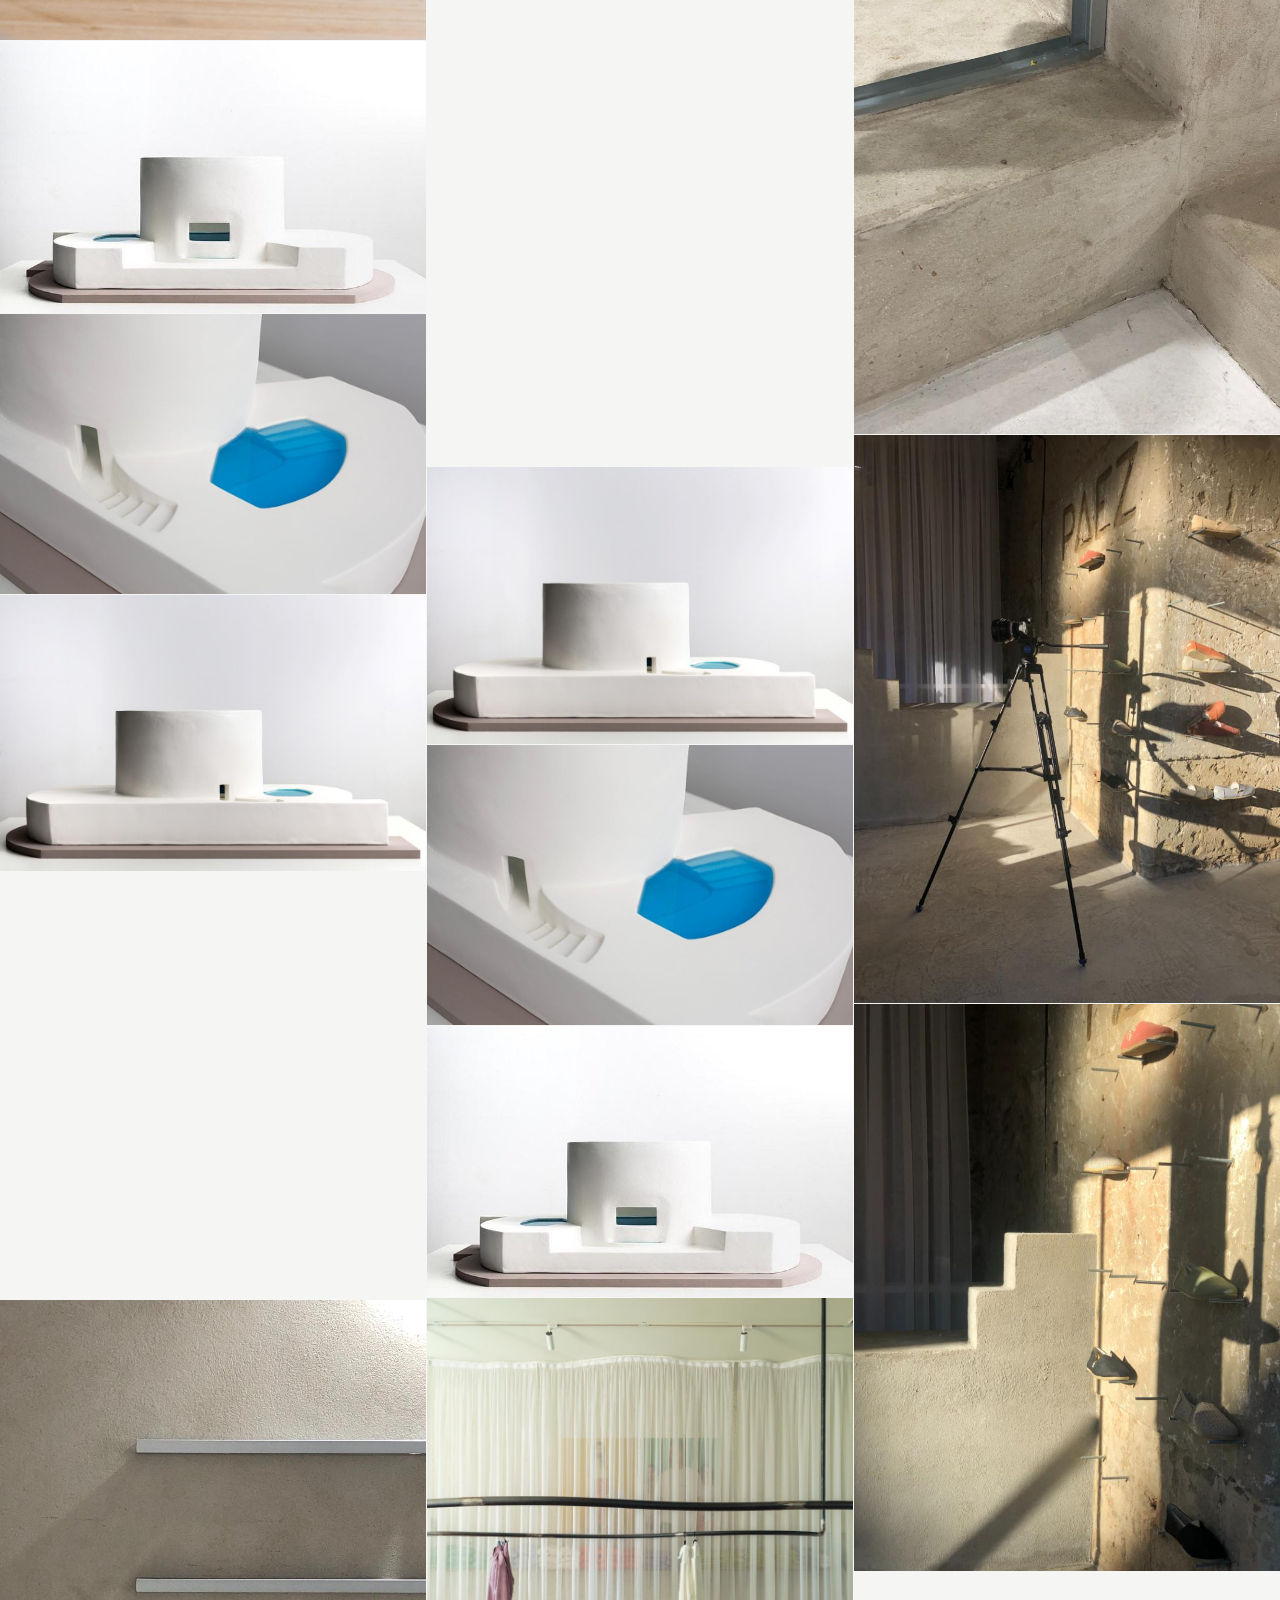
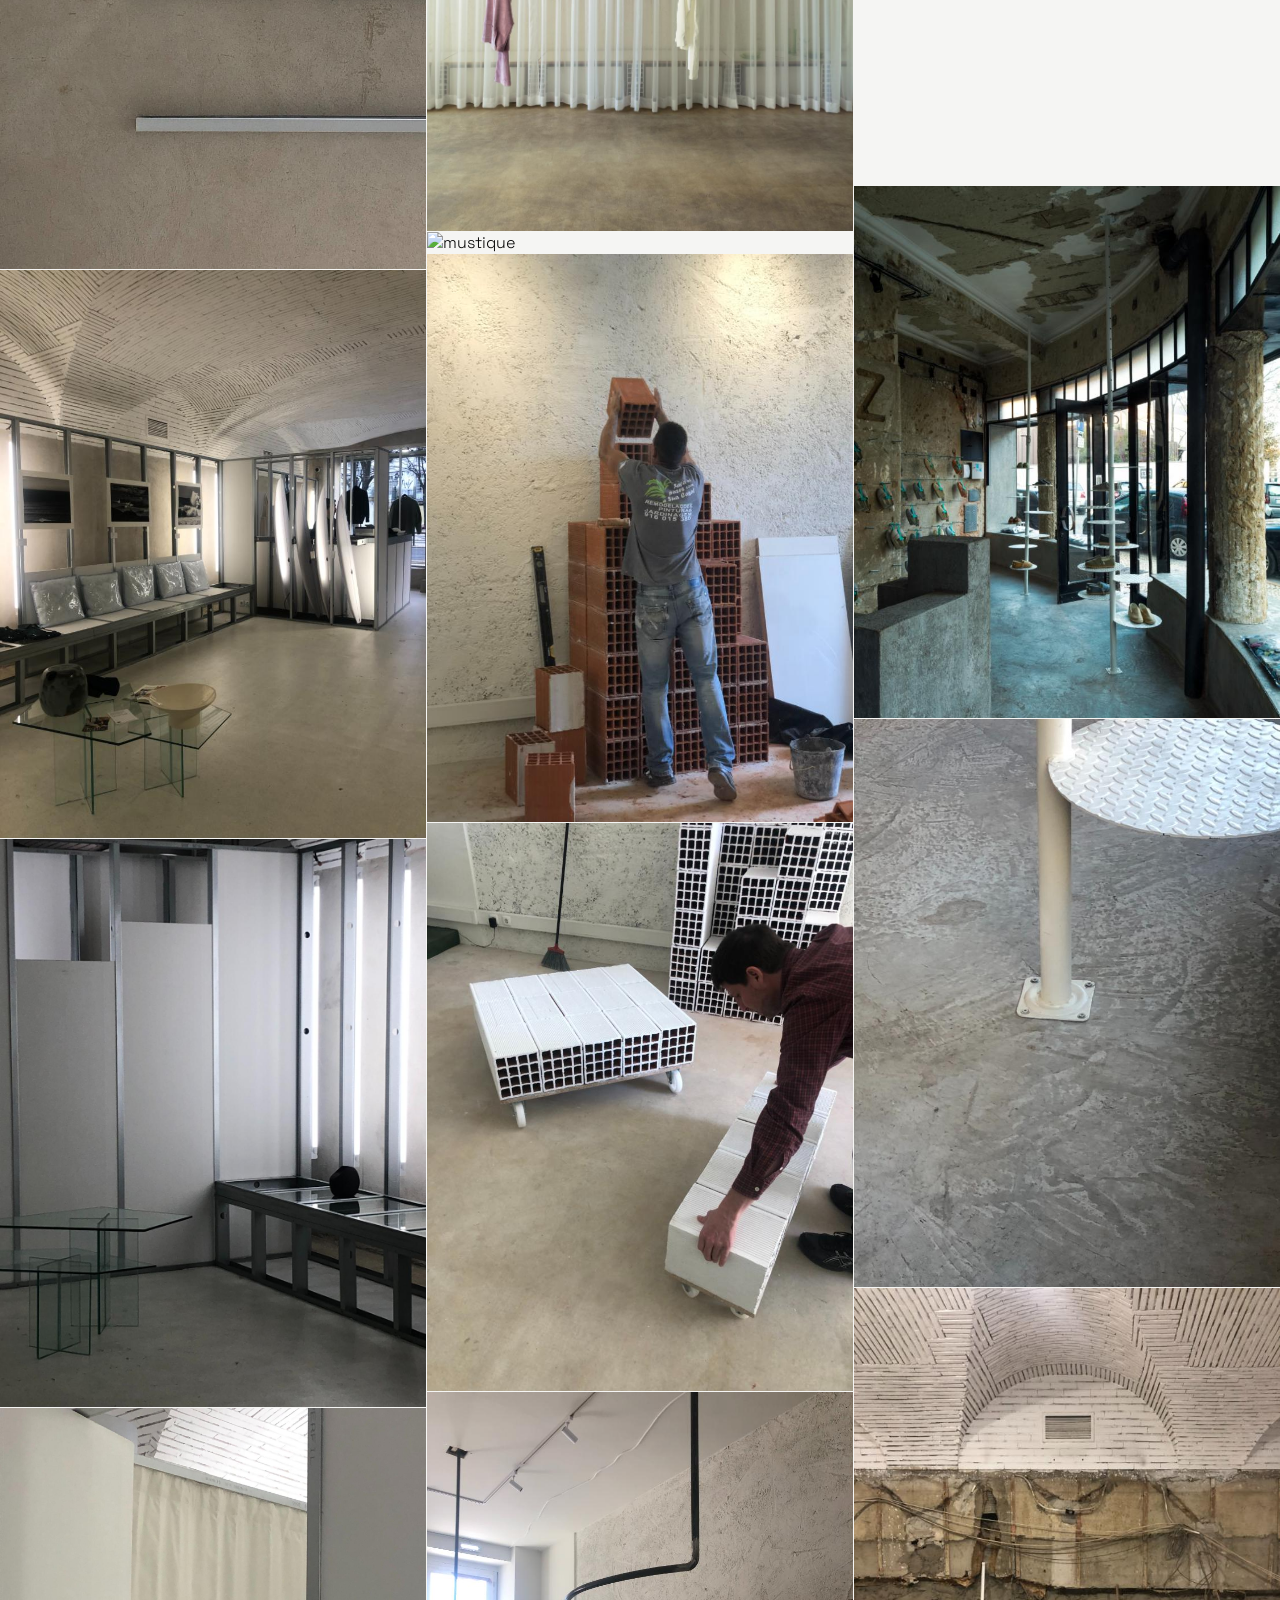
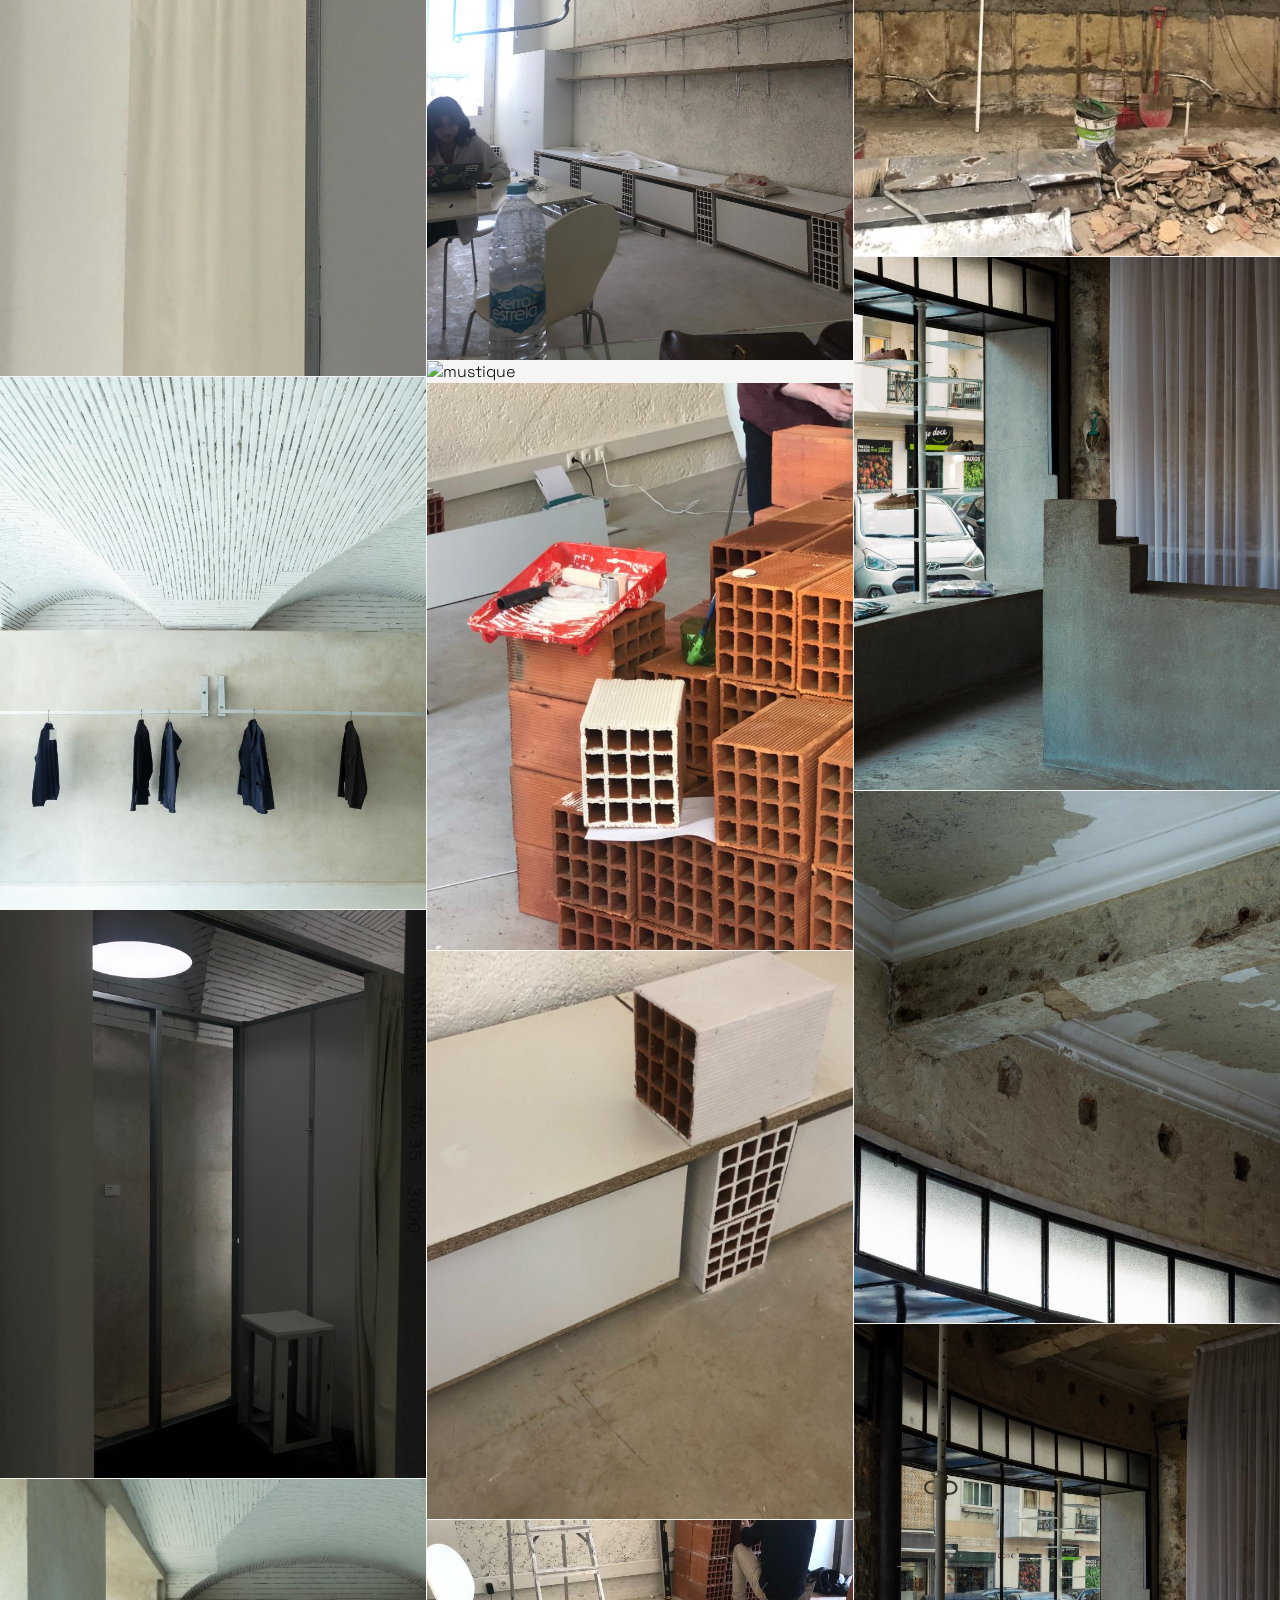
==== commit ea7a0f7f: "Update contact drawer and mosaic variants" ====
--- a/scroll.html
+++ b/scroll.html
@@ -3,11 +3,18 @@
 <head>
   <meta charset="utf-8" />
   <meta name="viewport" content="width=device-width, initial-scale=1.0" />
-  <title>Miguel Ortigão — Arquitectura</title>
+  <title>Miguel Ortigão — Arquitetura</title>
   <link rel="preconnect" href="https://fonts.googleapis.com" />
   <link rel="preconnect" href="https://fonts.gstatic.com" crossorigin />
   <link href="https://fonts.googleapis.com/css2?family=Space+Grotesk:wght@300;400&display=swap" rel="stylesheet" />
   <style>
+    @font-face {
+      font-family: 'Clash Display';
+      src: url('ClashDisplay-Medium.ttf') format('truetype');
+      font-style: normal;
+      font-weight: 500;
+    }
+
     * { box-sizing: border-box; margin: 0; padding: 0; }
 
     :root {
@@ -31,7 +38,7 @@
       transform: translateX(var(--drawer-width));
     }
 
-    /* ── Contact dot ──────────────────────────────────────── */
+    /* ── Contact toggle line ─────────────────────────────── */
 
     #contact-toggle {
       position: fixed;
@@ -52,14 +59,18 @@
     #contact-toggle::before {
       content: '';
       display: block;
-      width: 9px;
-      height: 9px;
-      border-radius: 50%;
-      background: #555;
+      width: 20px;
+      height: 1.5px;
+      background: #111;
+      transition: transform 0.35s var(--drawer-ease);
     }
 
     body.drawer-open #contact-toggle {
       transform: translateY(-50%) translateX(var(--drawer-width));
+    }
+
+    body.drawer-open #contact-toggle::before {
+      transform: rotate(90deg);
     }
 
     /* ── Drawer ───────────────────────────────────────────── */
@@ -83,33 +94,40 @@
     body.drawer-open #contact-drawer { transform: translateX(0); }
 
     .drawer-name {
-      font-size: 1rem;
-      font-weight: 400;
+      font-family: 'Clash Display', sans-serif;
+      font-size: 1.25rem;
+      font-weight: 500;
       color: #111;
-      letter-spacing: 0.01em;
+      letter-spacing: 0.1em;
       line-height: 1.2;
+      text-transform: uppercase;
+      text-align: left;
     }
 
     .drawer-role {
-      font-size: 0.78rem;
-      letter-spacing: 0.1em;
+      font-family: 'Clash Display', sans-serif;
+      font-size: 0.75rem;
+      font-weight: 500;
+      letter-spacing: normal;
       text-transform: uppercase;
-      color: #888;
-      margin: 2px 0 1.4rem;
+      color: #111;
+      margin: 3px 0 1.4rem;
+      text-align: left;
     }
 
     .drawer-link {
       display: block;
-      color: #222;
+      color: #111;
       text-decoration: none;
       font-size: 0.9rem;
       line-height: 1.5;
       margin-top: 0.15rem;
       width: fit-content;
-      border-bottom: 1px solid rgba(0,0,0,0.2);
-    }
-
-    .drawer-link:hover { border-bottom-color: rgba(0,0,0,0.7); }
+      border-bottom: none;
+      transition: opacity 0.22s;
+    }
+
+    .drawer-link:hover { opacity: 0.7; }
 
     /* ── Mosaic ───────────────────────────────────────────── */
 
@@ -120,12 +138,9 @@
       Images: width 100%, height auto → preserves ratio, no crop.
     */
 
-    #mosaic, .mosaic-grid {
-      display: grid;
-      grid-template-columns: repeat(3, 1fr);
-      grid-auto-rows: auto;
-      align-items: start;
-      gap: 1px;
+    #mosaic {
+      columns: 3;
+      column-gap: 1px;
       background: #f5f5f3;
     }
 
@@ -133,6 +148,8 @@
       position: relative;
       background: #f5f5f3;
       overflow: hidden;
+      break-inside: avoid;
+      margin-bottom: 1px;
     }
 
     /* Images and videos: full width, natural height — no crop, no forced ratio */
@@ -143,47 +160,15 @@
       height: auto;
     }
 
-    /* Hover darken */
-    .mosaic-cell::after {
-      content: '';
-      position: absolute;
-      inset: 0;
-      background: rgba(0,0,0,0);
-      transition: background 0.22s;
-      pointer-events: none;
-    }
-
-    .mosaic-cell:hover::after { background: rgba(0,0,0,0.16); }
-
-    /* Project name label — appears on hover */
+    /* Labels — hidden, kept for future use */
     .mosaic-label {
-      position: absolute;
-      bottom: 10px;
-      left: 12px;
-      color: #fff;
-      font-family: 'Space Grotesk', sans-serif;
-      font-weight: 300;
-      font-size: 0.65rem;
-      letter-spacing: 0.14em;
-      text-transform: uppercase;
-      opacity: 0;
-      transition: opacity 0.22s;
-      pointer-events: none;
-      text-shadow: 0 1px 6px rgba(0,0,0,0.7);
-      z-index: 1;
-    }
-
-    .mosaic-cell:hover .mosaic-label { opacity: 1; }
-
-    .is-video .mosaic-label::after {
-      content: ' ▶';
-      font-size: 0.55rem;
-      opacity: 0.8;
+      display: none;
     }
 
     @media (max-width: 720px) {
       :root { --drawer-width: min(82vw, 300px); }
       #contact-toggle { left: 10px; }
+      #mosaic { columns: 2; }
     }
   </style>
 </head>
@@ -193,8 +178,8 @@
 
 <aside id="contact-drawer" aria-label="Contacto">
   <div>
-    <p class="drawer-name">Miguel Ortigão</p>
-    <p class="drawer-role">Arquitectura</p>
+    <p class="drawer-name">MIGUEL ORTIGÃO</p>
+    <p class="drawer-role">ARQUITETURA</p>
     <a class="drawer-link" href="mailto:mo@miguelortigao.com">mo@miguelortigao.com</a>
     <a class="drawer-link" href="tel:+351930708315">+351 930 708 315</a>
     <a class="drawer-link" href="https://instagram.com/miguelortigao" target="_blank" rel="noreferrer noopener">Instagram</a>
@@ -230,16 +215,13 @@
         { src: 'fairly2.jpg',   type: 'img' },
         { src: 'fairly3.jpg',   type: 'img' },
         { src: 'fairly5.jpg',   type: 'img' },
-        { src: 'FAIRLY7.jpg',   type: 'img' },
         { src: 'FAIRLY9.jpg',   type: 'img' },
         { src: 'FAIRLY10.jpg',  type: 'img' },
         { src: 'FAIRLY11.jpg',  type: 'img' },
         { src: 'FAIRLY12.jpg',  type: 'img' },
         { src: 'FAIRLY13.jpg',  type: 'img' },
-        { src: 'FAIRLY14.jpg',  type: 'img' },
         { src: 'FAIRLY16.jpg',  type: 'img' },
         { src: 'FAIRLY17.jpg',  type: 'img' },
-        { src: 'FAIRLY29.jpg',  type: 'img' },
         { src: 'FAIRLY31.jpg', type: 'img' },
         { src: 'FAIRLY32.jpg', type: 'img' },
         { src: 'FAIRLY33.jpg', type: 'img' },
@@ -274,11 +256,8 @@
         { src: 'mustique3.jpg',   type: 'img' },
         { src: 'mustique4.jpg',   type: 'img' },
         { src: 'mustique5.jpg',   type: 'img' },
-        { src: 'MUSTIQUE6.jpg',  type: 'img' },
         { src: 'MUSTIQUE7.jpg',  type: 'img' },
-        { src: 'MUSTIQUE8.jpg',  type: 'img' },
         { src: 'MUSTIQUE9.jpg',  type: 'img' },
-        { src: 'MUSTIQUE10.jpg', type: 'img' },
         { src: 'MUSTIQUE13.jpg', type: 'img' },
         { src: 'MUSTIQUE14.jpg', type: 'img' },
         { src: 'MUSTIQUE15.jpg', type: 'img' },
@@ -291,7 +270,6 @@
         { src: 'MUSTIQUE22.jpg', type: 'img' },
         { src: 'MUSTIQUE23.jpg', type: 'img' },
         { src: 'MUSTIQUE24.jpg', type: 'img' },
-        { src: 'MUSTIQUE26.jpg', type: 'img' },
         { src: 'MUSTIQUE27.jpg', type: 'img' },
         { src: 'MUSTIQUE28.jpg', type: 'img' },
         { src: 'MUSTIQUE29.jpg', type: 'img' }
@@ -305,8 +283,6 @@
         { src: 'paez3.jpg',       type: 'img' },
         { src: 'paez4.jpg',       type: 'img' },
         { src: 'paez5.jpg',       type: 'img' },
-        { src: 'PAEZ6.jpg',   type: 'img' },
-        { src: 'PAEZ7.jpg',   type: 'img' },
         { src: 'PAEZ8.jpg',   type: 'img' },
         { src: 'PAEZ9.jpg',   type: 'img' },
         { src: 'PAEZ10.jpg',  type: 'img' },
@@ -319,15 +295,15 @@
         { src: 'PAEZ17.jpg',  type: 'img' },
         { src: 'PAEZ18.jpg',  type: 'img' },
         { src: 'PAEZ19.jpg',  type: 'img' },
-        { src: 'PAEZ_9Fev23.mov', type: 'vid' }
+        { src: 'paez_9fev.mov', type: 'vid' }
       ]
     },
     {
       name: 'peça',
       media: [
-        { src: 'PECA1.jpg', type: 'img' },
+        { src: 'PEÇA1.jpg', type: 'img' },
         { src: 'PECA2.jpg', type: 'img' },
-        { src: 'PECA3.jpg', type: 'img' }
+        { src: 'PEÇA3.jpg', type: 'img' }
       ]
     },
     {
@@ -347,126 +323,6 @@
       var t = a[i]; a[i] = a[j]; a[j] = t;
     }
     return a;
-  }
-
-  var DIRS = [[-1,0],[1,0],[0,-1],[0,1]];
-
-  /* ── Compact grid builder ─────────────────────────────────
-     Fills a COLS×ROWS grid completely with project indices.
-     No empty cells. Uses multi-source BFS with an anti-snake
-     heuristic: prefer expanding into cells that already have
-     2+ project neighbours (makes blobs, not tendrils).
-  ── */
-
-  function buildGrid(projects, displayedMedia, COLS) {
-    var total = projects.reduce(function(s, p) { return s + p.media.length; }, 0);
-    var ROWS  = Math.ceil(total / COLS);
-
-    // grid[r][c] = project index, -1 = empty
-    var grid = [];
-    for (var r = 0; r < ROWS; r++) {
-      var row = [];
-      for (var c = 0; c < COLS; c++) row.push(-1);
-      grid.push(row);
-    }
-
-    // Shuffle project order and plant spaced-out seeds
-    var order   = shuffle(projects.map(function(_, i) { return i; }));
-    var step    = Math.max(1, Math.floor(ROWS / projects.length));
-
-    order.forEach(function(pi, oi) {
-      var r = Math.min(oi * step, ROWS - 1);
-      var c = Math.floor(Math.random() * COLS);
-      for (var i = 0; i < ROWS * COLS; i++) {
-        if (grid[r][c] === -1) { grid[r][c] = pi; return; }
-        c = (c + 1) % COLS;
-        if (c === 0) r = (r + 1) % ROWS;
-      }
-    });
-
-    // Count placed seeds
-    var counts = projects.map(function(_, pi) {
-      var n = 0;
-      for (var r = 0; r < ROWS; r++)
-        for (var c = 0; c < COLS; c++)
-          if (grid[r][c] === pi) n++;
-      return n;
-    });
-
-    // Expand all projects round-robin until each hits its quota
-    var growing = true;
-    while (growing) {
-      growing = false;
-      order.forEach(function(pi) {
-        if (counts[pi] >= projects[pi].media.length) return;
-
-        // Build scored frontier (adjacent empty cells)
-        var frontier = [], seen = {};
-        for (var r = 0; r < ROWS; r++) {
-          for (var c = 0; c < COLS; c++) {
-            if (grid[r][c] !== pi) continue;
-            for (var di = 0; di < DIRS.length; di++) {
-              var nr = r + DIRS[di][0], nc = c + DIRS[di][1];
-              var key = nr + ',' + nc;
-              if (nr < 0 || nr >= ROWS || nc < 0 || nc >= COLS) continue;
-              if (grid[nr][nc] !== -1 || seen[key]) continue;
-              seen[key] = true;
-              // Score = number of existing pi-neighbours (anti-snake: prefer pockets)
-              var score = 0;
-              for (var dj = 0; dj < DIRS.length; dj++) {
-                var ar = nr + DIRS[dj][0], ac = nc + DIRS[dj][1];
-                if (ar >= 0 && ar < ROWS && ac >= 0 && ac < COLS && grid[ar][ac] === pi) score++;
-              }
-              frontier.push([nr, nc, score]);
-            }
-          }
-        }
-
-        var pick;
-        if (frontier.length > 0) {
-          // Pick from cells with the highest score (most neighbours = blobby, not snake)
-          frontier.sort(function(a, b) { return b[2] - a[2]; });
-          var best = frontier[0][2];
-          var top  = [];
-          for (var i = 0; i < frontier.length && frontier[i][2] === best; i++) top.push(frontier[i]);
-          pick = top[Math.floor(Math.random() * top.length)];
-        } else {
-          // Completely surrounded — pick any remaining empty cell (fallback)
-          var any = [];
-          for (var r = 0; r < ROWS; r++)
-            for (var c = 0; c < COLS; c++)
-              if (grid[r][c] === -1) any.push([r, c, 0]);
-          if (any.length === 0) return;
-          pick = any[Math.floor(Math.random() * any.length)];
-        }
-
-        grid[pick[0]][pick[1]] = pi;
-        counts[pi]++;
-        growing = true;
-      });
-    }
-
-    // Flood-fill any remaining empty cells with the nearest project
-    // (at most COLS-1 cells can remain unfilled if total % COLS !== 0)
-    var changed = true;
-    while (changed) {
-      changed = false;
-      for (var r = 0; r < ROWS; r++) {
-        for (var c = 0; c < COLS; c++) {
-          if (grid[r][c] !== -1) continue;
-          for (var di = 0; di < DIRS.length; di++) {
-            var nr = r + DIRS[di][0], nc = c + DIRS[di][1];
-            if (nr >= 0 && nr < ROWS && nc >= 0 && nc < COLS && grid[nr][nc] !== -1) {
-              grid[r][c] = grid[nr][nc];
-              changed = true;
-              break;
-            }
-          }
-        }
-      }
-    }
-
-    return { grid: grid, rows: ROWS, cols: COLS };
   }
 
   /* ── Render ───────────────────────────────────────────── */
@@ -481,73 +337,62 @@
     });
   }, { threshold: 0.15 });
 
-  function buildMosaicLayout(container) {
-    var COLS = 3;
-    var displayedMedia = projects.map(function(p) { return shuffle(p.media); });
-    var layout = buildGrid(projects, displayedMedia, COLS);
-    var grid = layout.grid, ROWS = layout.rows;
-
-    var imgIdx = projects.map(function() { return 0; });
-
-    for (var r = 0; r < ROWS; r++) {
-      for (var c = 0; c < COLS; c++) {
-        var pi  = grid[r][c];
-        var idx = imgIdx[pi]++;
-        var media = displayedMedia[pi];
-
-        if (idx >= media.length) {
-          container.appendChild(document.createElement('div'));
-          continue;
-        }
-
-        var item = media[idx];
-        var div  = document.createElement('div');
-        div.className = 'mosaic-cell' + (item.type === 'vid' ? ' is-video' : '');
-
-        if (item.type === 'vid') {
-          var video = document.createElement('video');
-          video.muted = true;
-          video.loop  = true;
-          video.setAttribute('playsinline', '');
-          video.setAttribute('preload', 'metadata');
-          var vsrc = document.createElement('source');
-          vsrc.src = item.src;
-          video.appendChild(vsrc);
-          div.appendChild(video);
-          vidObs.observe(div);
-        } else {
-          var img = document.createElement('img');
-          img.src      = item.src;
-          img.alt      = projects[pi].name;
-          img.loading  = 'lazy';
-          img.decoding = 'async';
-          div.appendChild(img);
-        }
-
-        var label = document.createElement('span');
-        label.className   = 'mosaic-label';
-        label.textContent = projects[pi].name;
-        div.appendChild(label);
-
-        container.appendChild(div);
-      }
-    }
+  function makeCell(item, projectName) {
+    var div = document.createElement('div');
+    div.className = 'mosaic-cell' + (item.type === 'vid' ? ' is-video' : '');
+
+    if (item.type === 'vid') {
+      var video = document.createElement('video');
+      video.muted = true;
+      video.loop  = true;
+      video.setAttribute('playsinline', '');
+      video.setAttribute('preload', 'metadata');
+      var vsrc = document.createElement('source');
+      vsrc.src = item.src;
+      video.appendChild(vsrc);
+      div.appendChild(video);
+      vidObs.observe(div);
+    } else {
+      var img = document.createElement('img');
+      img.src      = item.src;
+      img.alt      = projectName;
+      img.loading  = 'lazy';
+      img.decoding = 'async';
+      div.appendChild(img);
+    }
+
+    var label = document.createElement('span');
+    label.className   = 'mosaic-label';
+    label.textContent = projectName;
+    div.appendChild(label);
+
+    return div;
   }
 
-  // First grid
-  buildMosaicLayout(document.getElementById('mosaic'));
-
-  // Infinite scroll: append a new randomised grid when sentinel comes into view
-  var sentinel = document.getElementById('scroll-sentinel');
+  var mosaic = document.getElementById('mosaic');
+
+  function appendBatch() {
+    var order = shuffle(projects.map(function(_, i) { return i; }));
+    order.forEach(function(pi) {
+      var p     = projects[pi];
+      var media = shuffle(p.media.slice());
+      media.forEach(function(item) {
+        mosaic.appendChild(makeCell(item, p.name));
+      });
+    });
+  }
+
+  // First batch
+  appendBatch();
+
+  // Infinite scroll: append more items to the existing columns
+  var sentinel  = document.getElementById('scroll-sentinel');
   var appending = false;
 
   new IntersectionObserver(function(entries) {
     if (!entries[0].isIntersecting || appending) return;
     appending = true;
-    var grid = document.createElement('div');
-    grid.className = 'mosaic-grid';
-    sentinel.parentNode.insertBefore(grid, sentinel);
-    buildMosaicLayout(grid);
+    appendBatch();
     appending = false;
   }, { rootMargin: '400px' }).observe(sentinel);
 
